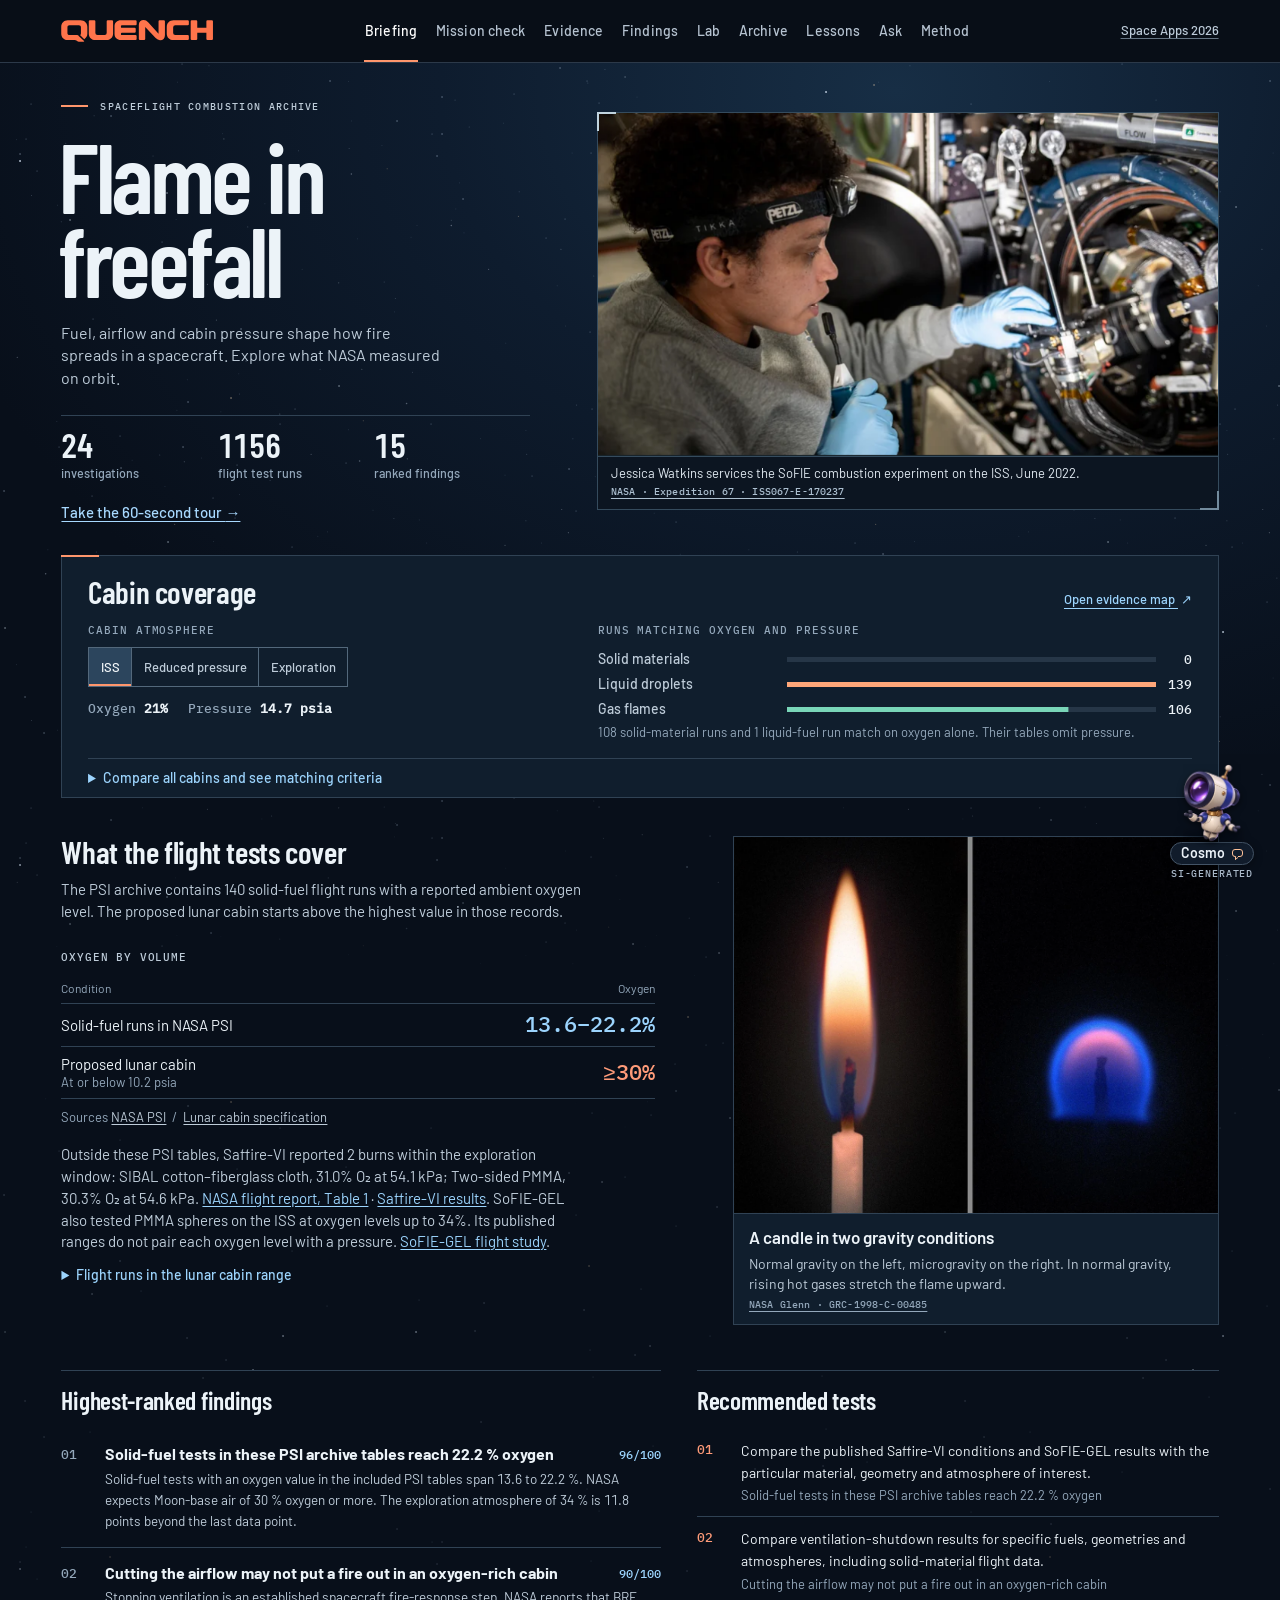
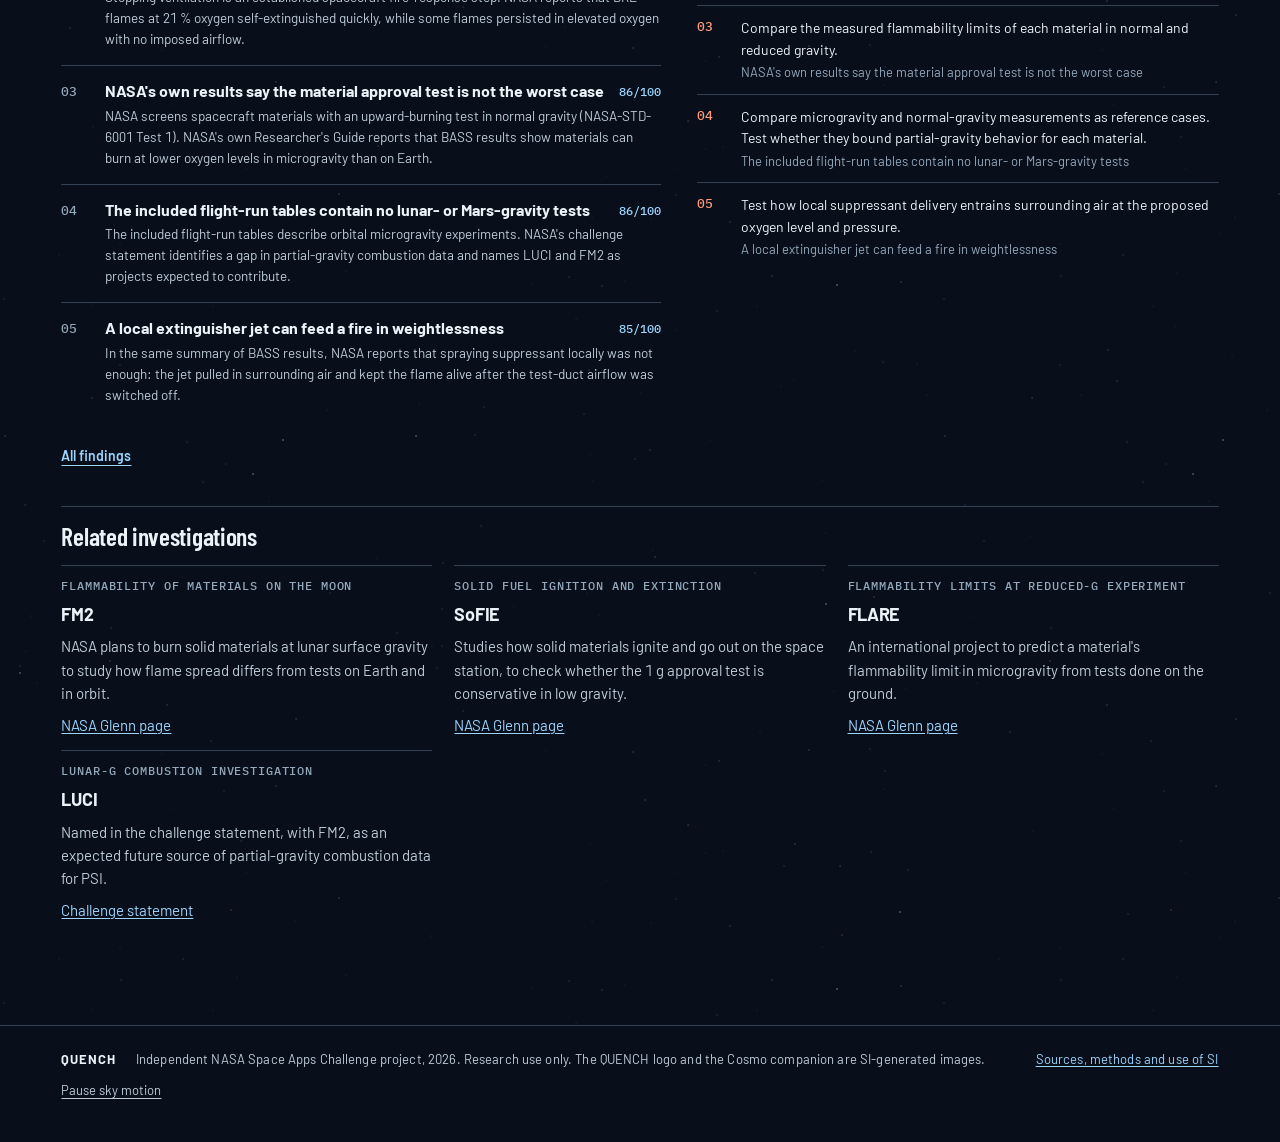
==== flame-in-freefall/web/index.html @ bdff11fe "Give the evidence panel the full width of narrow screens" ====
<!doctype html>
<html lang="en">
<head>
<meta charset="utf-8">
<meta name="viewport" content="width=device-width, initial-scale=1, viewport-fit=cover">
<!-- Only this site's own scripts, styles, images and fonts may load, and the page may talk only to its own
     origin and the QUENCH question service. Nothing inline runs as script. The server repeats this as a header. -->
<meta http-equiv="Content-Security-Policy" content="default-src 'none'; script-src 'self'; style-src 'self' 'unsafe-inline'; img-src 'self'; font-src 'self'; connect-src 'self' https://nasa.cartify.ink; form-action 'none'; base-uri 'none'; object-src 'none'">
<meta name="referrer" content="strict-origin-when-cross-origin">
<title>QUENCH</title>
<meta name="theme-color" content="#080f1a">
<meta name="claude:viewport-fit-sides" content="cover">
<meta name="description" content="QUENCH: fire-safety evidence for crews beyond Earth. Explore flight tests in NASA’s open combustion archive and compare them with the air a crew will breathe.">
<meta name="generator" content="Hand-written static site. The original code and draft text used Claude (Anthropic). The interface redesign used OpenAI Codex.">
<meta name="si-disclosure" content="Claude assisted with code, data normalisation, draft summaries, findings and analyst answers. Ask uses Claude or archive excerpts from challenge organizer resources and labels each result. Run statistics are recomputed from archived PSI tables. The build checks cited numbers and selected source quotations. OpenAI image generation was used to design the QUENCH logo and Cosmo, the archive companion. The photographs are credited to their sources. Experimental imagery comes from NASA.">
<meta property="og:type" content="website">
<meta property="og:site_name" content="QUENCH">
<meta property="og:title" content="QUENCH: fire-safety evidence for crews beyond Earth">
<meta property="og:description" content="NASA's microgravity combustion flight tests, ranked, compared and checked against the air a Moon base will use. NASA Space Apps Challenge 2026, Flame in Freefall.">
<meta property="og:url" content="https://nasa.cartify.ink/">
<meta property="og:image" content="https://nasa.cartify.ink/img/social-card.jpg">
<meta property="og:image:width" content="1200">
<meta property="og:image:height" content="630">
<meta property="og:image:alt" content="QUENCH briefing: flight test runs compared with the oxygen and pressure of crew cabins.">
<meta name="twitter:card" content="summary_large_image">
<link rel="icon" type="image/svg+xml" href="img/quench-sign.svg">
<link rel="preload" as="font" type="font/woff2" crossorigin href="fonts/barlowcondensed-600.woff2">
<style>
/* Shared structure and scientific chart primitives. */
:root {
  --bg: #ffffff; --sunk: #f1f3f6; --ink: #0b0c0e; --ink2: #434851; --ink3: #6a7280;
  --rule: #d4d8df; --strong: #0b0c0e; --blue: #0b3d91; --blue-ink: #ffffff; --red: #d42a1a; --focus: #2f7df6;
  --s1: #2a78d6; --s2: #eb6834; --s3: #1baf7a; --s4: #eda100;
  --good: #0a7a0a; --good-bg: #e2f2e0; --warn: #855900; --warn-bg: #fcefc9; --crit: #c2281b; --crit-bg: #fbe3df; --info: #0b3d91; --info-bg: #e2eaf7;
  --cover: #05070b; --cover-2: #0e1219; --cover-ink: #f4f6f9; --cover-ink2: #a9b1bf; --cover-rule: #2b3241; --cover-red: #ff4b2e; --cover-blue: #5aa2ff;
  --sans: "Public Sans", "Helvetica Neue", Helvetica, Arial, sans-serif;
  --mono: "DM Mono", ui-monospace, "SFMono-Regular", Menlo, Consolas, monospace;
}
@media (prefers-color-scheme: dark) { :root:not([data-theme="light"]) {
  --bg: #0a0c10; --sunk: #151a23; --ink: #f1f3f6; --ink2: #b8bec9; --ink3: #8891a1;
  --rule: #262d39; --strong: #f1f3f6; --blue: #8fb2ff; --blue-ink: #0a0c10; --red: #ff5f45; --focus: #7fb0ff;
  --s1: #3987e5; --s2: #d95926; --s3: #199e70; --s4: #c98500;
  --good: #58c658; --good-bg: #11301a; --warn: #f0b93a; --warn-bg: #33290f; --crit: #ff8573; --crit-bg: #3b1612; --info: #8fb2ff; --info-bg: #152444;
  color-scheme: dark } }
:root[data-theme="dark"] {
  --bg: #0a0c10; --sunk: #151a23; --ink: #f1f3f6; --ink2: #b8bec9; --ink3: #8891a1;
  --rule: #262d39; --strong: #f1f3f6; --blue: #8fb2ff; --blue-ink: #0a0c10; --red: #ff5f45; --focus: #7fb0ff;
  --s1: #3987e5; --s2: #d95926; --s3: #199e70; --s4: #c98500;
  --good: #58c658; --good-bg: #11301a; --warn: #f0b93a; --warn-bg: #33290f; --crit: #ff8573; --crit-bg: #3b1612; --info: #8fb2ff; --info-bg: #152444;
  color-scheme: dark }

* { box-sizing: border-box; }
[hidden] { display: none !important; }
html { scroll-padding-top: 64px; }
body { margin: 0; background: var(--bg); color: var(--ink); font: 15px/1.55 var(--sans); -webkit-text-size-adjust: 100%; }
body::before { content: ""; position: fixed; inset: 0 0 auto; height: env(safe-area-inset-top, 0px); z-index: 30; background: var(--cover); }
.wrap { max-width: 1180px; margin: 0 auto; padding-left: max(16px, env(safe-area-inset-left, 0px)); padding-right: max(16px, env(safe-area-inset-right, 0px)); }
a { color: var(--blue); text-underline-offset: 2px; }
h1, h2, h3, h4, p { margin: 0; }
h2 { font-size: clamp(24px, 3.2vw, 34px); font-weight: 800; letter-spacing: -0.02em; line-height: 1.1; text-wrap: balance; }
h3 { font-size: 16px; font-weight: 700; line-height: 1.3; }
.lab { font: 500 11.5px/1.3 var(--mono); letter-spacing: 0.09em; text-transform: uppercase; color: var(--ink3); }
.sub { color: var(--ink2); max-width: 70ch; }
.fine { font-size: 13px; color: var(--ink3); max-width: 86ch; }
.num, .mono { font-family: var(--mono); font-variant-numeric: tabular-nums; }
:focus-visible { outline: 2px solid var(--focus); outline-offset: 2px; }
button, input, select { font: inherit; color: inherit; }
button { cursor: pointer; }

/* masthead */
.mast { position: sticky; top: env(safe-area-inset-top, 0px); z-index: 20; background: var(--cover); color: var(--cover-ink); border-bottom: 1px solid var(--cover-rule); }
.mast .wrap { display: flex; align-items: stretch; gap: 22px; min-height: 52px; }
.brand { display: flex; align-items: center; gap: 10px; color: var(--cover-ink); text-decoration: none; font-weight: 900; font-size: 19px; letter-spacing: 0.01em; flex: none; }
.brand svg { display: block; }
.tabs { display: flex; gap: 0; overflow-x: auto; scrollbar-width: none; min-width: 0; flex: 1; }
.tabs::-webkit-scrollbar { display: none; }
.tabs a { display: flex; align-items: center; padding: 0 12px; color: var(--cover-ink2); text-decoration: none; font: 500 12px var(--mono); letter-spacing: 0.07em; text-transform: uppercase; white-space: nowrap; border-bottom: 3px solid transparent; border-top: 3px solid transparent; }
.tabs a:hover { color: var(--cover-ink); }
.tabs a[aria-current="page"] { color: var(--cover-ink); border-bottom-color: var(--cover-red); }
.mast .tag { display: flex; align-items: center; font: 500 11px var(--mono); letter-spacing: 0.08em; color: var(--cover-ink2); white-space: nowrap; flex: none; }

.btn { display: inline-flex; align-items: center; gap: 8px; border: 1px solid var(--strong); background: var(--strong); color: var(--bg); padding: 10px 16px; font: 500 13px var(--mono); letter-spacing: 0.06em; text-transform: uppercase; text-decoration: none; border-radius: 2px; }
.btn.line { background: transparent; color: var(--ink); }
.facts { display: grid; grid-template-columns: repeat(4, minmax(0, 1fr)); border-top: 1px solid var(--cover-rule); }
.facts div { padding: 18px 18px 22px 0; border-right: 1px solid var(--cover-rule); margin-right: 18px; }
.facts div:last-child { border-right: 0; margin-right: 0; }
.facts b { display: block; font-size: clamp(30px, 4.4vw, 52px); font-weight: 800; letter-spacing: -0.03em; line-height: 1; }
.facts b.hot { color: var(--cover-red); }
.facts span { display: block; font-size: 13px; color: var(--cover-ink2); margin-top: 8px; max-width: 26ch; }

/* pages */
.view { padding-block: 30px 56px; display: flex; flex-direction: column; gap: 22px; }
.sec { border-top: 3px solid var(--strong); padding-top: 12px; display: grid; grid-template-columns: 64px minmax(0, 1fr); gap: 4px 0; }
.sec .no { font: 500 13px var(--mono); color: var(--ink3); padding-top: 9px; }
.sec .sub { grid-column: 2; margin-top: 6px; }
.cols { display: grid; grid-template-columns: minmax(0, 1.15fr) minmax(0, 1fr); gap: 28px 36px; }
.cols.even { grid-template-columns: minmax(0, 1fr) minmax(0, 1fr); }
.cols.side { grid-template-columns: minmax(0, 340px) minmax(0, 1fr); align-items: start; }
@media (min-width: 861px) { #mcform { position: sticky; top: 74px; } }
.block { border-top: 1px solid var(--strong); padding-top: 12px; display: flex; flex-direction: column; gap: 12px; min-width: 0; }
.block > .lab { color: var(--ink); }
.frame { border: 1px solid var(--rule); padding: 14px; min-width: 0; }
.tablewrap { overflow-x: auto; }
table { border-collapse: collapse; width: 100%; font-size: 13.5px; }
th { text-align: left; font: 500 11px var(--mono); letter-spacing: 0.07em; text-transform: uppercase; color: var(--ink3); padding: 8px 10px 8px 0; border-bottom: 1px solid var(--strong); white-space: nowrap; }
td { padding: 9px 10px 9px 0; border-bottom: 1px solid var(--rule); vertical-align: top; }
td.n, th.n { text-align: right; white-space: nowrap; font-family: var(--mono); font-variant-numeric: tabular-nums; }
tr.row { cursor: pointer; }
tr.row:hover td { background: var(--sunk); }
.kdot { display: inline-block; width: 8px; height: 8px; border-radius: 50%; margin-right: 6px; }

/* controls */
.controls { display: flex; flex-wrap: wrap; gap: 10px 20px; align-items: center; }
.group { display: flex; flex-wrap: wrap; gap: 6px; align-items: center; }
.group > .lab { margin-right: 4px; }
.chip { border: 1px solid var(--rule); background: var(--bg); padding: 6px 11px; font-size: 13px; border-radius: 2px; display: inline-flex; align-items: center; gap: 6px; text-align: left; }
.chip:hover { border-color: var(--ink3); }
.chip[aria-pressed="true"] { background: var(--strong); border-color: var(--strong); color: var(--bg); }
.chip .sw { width: 9px; height: 9px; border-radius: 50%; flex: none; }
.chip[aria-pressed="false"] .sw { opacity: .4; }
.field { display: flex; flex-direction: column; gap: 5px; font-size: 13px; color: var(--ink2); }
.field > span { display: flex; justify-content: space-between; gap: 8px; }
.field output { font-family: var(--mono); color: var(--ink); }
input[type="range"] { width: 100%; accent-color: var(--blue); margin: 0; }
select, .search { border: 1px solid var(--rule); background: var(--bg); padding: 8px 10px; border-radius: 2px; min-width: 0; }
.search { flex: 1 1 240px; }
.checks { display: grid; grid-template-columns: repeat(2, minmax(0, 1fr)); gap: 6px 14px; font-size: 13.5px; color: var(--ink); }
.checks label { display: flex; gap: 7px; align-items: flex-start; }
.checks input { margin-top: 3px; accent-color: var(--blue); }
.seg { display: inline-flex; border: 1px solid var(--rule); border-radius: 2px; overflow: hidden; align-self: flex-start; }
.seg button { border: 0; background: var(--bg); padding: 6px 13px; font-size: 13px; border-right: 1px solid var(--rule); }
.seg button:last-child { border-right: 0; }
.seg button[aria-pressed="true"] { background: var(--strong); color: var(--bg); }

/* grades and status */
.grade { display: inline-flex; align-items: center; gap: 8px; font: 500 12px var(--mono); letter-spacing: 0.04em; text-transform: uppercase; white-space: nowrap; }
.grade i { font-style: normal; display: inline-flex; align-items: center; justify-content: center; width: 22px; height: 22px; font-size: 13px; }
.grade.A { color: var(--good); } .grade.A i { background: var(--good-bg); }
.grade.B { color: var(--info); } .grade.B i { background: var(--info-bg); }
.grade.C { color: var(--warn); } .grade.C i { background: var(--warn-bg); }
.grade.D { color: var(--crit); } .grade.D i { background: var(--crit-bg); }
.pill { display: inline-flex; align-items: center; gap: 6px; align-self: flex-start; padding: 3px 9px; font: 500 12px var(--mono); letter-spacing: 0.03em; }
.pill.none { background: var(--crit-bg); color: var(--crit); } .pill.thin { background: var(--warn-bg); color: var(--warn); } .pill.ok { background: var(--good-bg); color: var(--good); }
.ok { color: var(--good); font-weight: 600; } .no { color: var(--crit); font-weight: 600; }
.tagk { font: 500 11px var(--mono); letter-spacing: 0.04em; border: 1px solid var(--rule); padding: 1px 6px; color: var(--ink2); white-space: nowrap; }
.tagk.k { background: var(--sunk); border-color: transparent; }

/* briefing */
.toplist { display: flex; flex-direction: column; }
.toplist a { display: grid; grid-template-columns: 34px minmax(0, 1fr) auto; gap: 4px 10px; padding: 12px 0; border-bottom: 1px solid var(--rule); color: var(--ink); text-decoration: none; }
.toplist a:hover h3 { text-decoration: underline; }
.toplist .r { font: 500 13px var(--mono); color: var(--ink3); padding-top: 2px; }
.toplist p { grid-column: 2 / -1; font-size: 13.5px; color: var(--ink2); }
.toplist .sc { font: 500 12px var(--mono); color: var(--ink3); padding-top: 3px; }
.matrix { display: grid; grid-template-columns: minmax(96px, 1fr) repeat(3, minmax(0, 1fr)); border-top: 1px solid var(--rule); border-left: 1px solid var(--rule); font-size: 13px; }
.matrix > div { border-right: 1px solid var(--rule); border-bottom: 1px solid var(--rule); padding: 9px 10px; min-width: 0; }
.matrix .h { font: 500 11px/1.35 var(--mono); letter-spacing: 0.05em; text-transform: uppercase; color: var(--ink3); background: var(--sunk); }
.matrix .c b { display: block; font: 500 22px var(--mono); line-height: 1.1; }
.matrix .c.none { background: var(--crit-bg); } .matrix .c.none b { color: var(--crit); }
.matrix .c.thin { background: var(--warn-bg); } .matrix .c.thin b { color: var(--warn); }
.matrix .c.ok b { color: var(--good); }
.matrix .c span { font-size: 12px; color: var(--ink2); }
.todo { margin: 0; padding: 0; list-style: none; counter-reset: t; display: flex; flex-direction: column; }
.todo li { counter-increment: t; display: grid; grid-template-columns: 34px minmax(0, 1fr); gap: 2px 10px; padding: 11px 0; border-bottom: 1px solid var(--rule); font-size: 14px; }
.todo li::before { content: counter(t, decimal-leading-zero); font: 500 13px var(--mono); color: var(--red); padding-top: 1px; }
.todo li span { grid-column: 2; font-size: 13px; color: var(--ink3); }
.figbox svg { display: block; width: 100%; height: auto; }
#chart, #pchart, #vchart { width: 100%; min-width: 0; }
#chart svg, #pchart svg, #vchart svg { display: block; width: 100%; }
svg text { font-family: var(--sans); fill: var(--ink2); }
.cover svg text { fill: var(--cover-ink2); font-family: var(--mono); }
.bub { cursor: pointer; }
.legend { display: flex; flex-wrap: wrap; gap: 6px 18px; font-size: 12.5px; color: var(--ink2); margin-top: 8px; align-items: center; }
.legend span { display: inline-flex; align-items: center; gap: 6px; }
.legend i { width: 10px; height: 10px; border-radius: 50%; display: inline-block; }
.chip .sw-tri { flex: none; } .chip[aria-pressed="false"] .sw-tri { opacity: .4; }
.tip { position: fixed; z-index: 40; pointer-events: none; background: var(--strong); color: var(--bg); padding: 9px 11px; font-size: 12.5px; line-height: 1.45; max-width: 270px; }
.tip b { font-size: 13px; } .tip .t2 { opacity: .75; }

/* mission check */
.verdict { border: 1px solid var(--strong); padding: 16px; display: grid; grid-template-columns: minmax(0, 1fr) auto; gap: 8px 20px; align-items: center; }
.verdict h3 { font-size: 20px; font-weight: 800; letter-spacing: -0.01em; }
.verdict .meter { display: flex; gap: 3px; }
.verdict .meter i { width: 18px; height: 26px; background: var(--sunk); border: 1px solid var(--rule); }
.verdict .meter i.A { background: var(--good); border-color: var(--good); } .verdict .meter i.B { background: var(--info); border-color: var(--info); }
.verdict .meter i.C { background: var(--warn); border-color: var(--warn); } .verdict .meter i.D { background: var(--crit); border-color: var(--crit); }
.verdict p { grid-column: 1 / -1; color: var(--ink2); font-size: 14px; }
.score { display: flex; flex-direction: column; }
.score .q { display: grid; grid-template-columns: minmax(0, 1fr) 200px; gap: 4px 16px; padding: 13px 0; border-bottom: 1px solid var(--rule); }
.score .q h3 { font-size: 15px; }
.score .q p { grid-column: 1; font-size: 13.5px; color: var(--ink2); }
.score .q .grade { grid-column: 2; grid-row: 1; justify-self: end; }
.score .q .refs { grid-column: 1 / -1; font-size: 12.5px; color: var(--ink3); }
.score .q ul { grid-column: 1 / -1; margin: 2px 0 0; padding: 0; list-style: none; font-size: 13px; color: var(--ink2); display: flex; flex-direction: column; gap: 3px; }
.score .q ul li { display: grid; grid-template-columns: 170px minmax(0, 1fr); gap: 8px; }
.score .q ul b { font-weight: 600; color: var(--ink); }

/* findings */
details.f { border-bottom: 1px solid var(--rule); }
details.f summary { list-style: none; display: grid; grid-template-columns: 34px minmax(0, 1fr) auto 54px; gap: 4px 12px; padding: 13px 0; cursor: pointer; align-items: baseline; }
details.f summary::-webkit-details-marker { display: none; }
details.f summary .r { font: 500 13px var(--mono); color: var(--ink3); }
details.f summary .sc { font: 500 13px var(--mono); text-align: right; }
details.f summary:hover h3 { text-decoration: underline; }
details.f[open] summary h3 { color: var(--blue); }
details.f .body { display: grid; grid-template-columns: minmax(0, 1fr) 210px; gap: 14px 30px; padding: 0 0 18px 46px; }
details.f .body > div { display: flex; flex-direction: column; gap: 10px; min-width: 0; }
details.f dl { margin: 0; display: grid; grid-template-columns: 92px minmax(0, 1fr); gap: 6px 10px; font-size: 13.5px; }
details.f dt { font: 500 11px var(--mono); letter-spacing: 0.06em; text-transform: uppercase; color: var(--ink3); padding-top: 3px; }
details.f dd { margin: 0; color: var(--ink2); }
details.f dd.act { color: var(--ink); font-weight: 600; }
blockquote { margin: 0; padding: 2px 0 2px 14px; border-left: 3px solid var(--red); font-size: 13.5px; color: var(--ink); }
blockquote cite { display: block; font: 400 11.5px var(--mono); font-style: normal; margin-top: 5px; color: var(--ink3); }
.scores { display: flex; flex-direction: column; gap: 8px; font-size: 12px; color: var(--ink2); }
.scores div { display: grid; grid-template-columns: 1fr 20px; gap: 3px 6px; }
.scores .track { grid-column: 1 / -1; height: 4px; background: var(--sunk); }
.scores .track i { display: block; height: 100%; background: var(--ink); }
.scores b { text-align: right; font: 500 12px var(--mono); }
.weights { display: grid; grid-template-columns: repeat(auto-fit, minmax(200px, 1fr)); gap: 10px 26px; }

/* lab, lessons, archive, ask */
.pbig { font-size: 56px; font-weight: 800; letter-spacing: -0.03em; line-height: 1; }
.pbig small { display: block; font-size: 14px; font-weight: 400; color: var(--ink2); letter-spacing: 0; margin-top: 8px; line-height: 1.4; }
.effects { display: grid; grid-template-columns: minmax(0, 1fr) auto; gap: 5px 14px; font-size: 13.5px; color: var(--ink2); }
.effects b { font: 500 13px var(--mono); color: var(--ink); text-align: right; }
.thumbs { display: grid; grid-template-columns: repeat(auto-fit, minmax(210px, 1fr)); gap: 12px; }
.thumbs figure { margin: 0; border: 1px solid var(--rule); }
.thumbs img { display: block; width: 100%; height: auto; background: #000; }
.thumbs figcaption { padding: 7px 9px; font-size: 12px; color: var(--ink2); }
.hgrid { display: grid; grid-template-columns: repeat(auto-fit, minmax(250px, 1fr)); gap: 0; border-top: 1px solid var(--strong); border-left: 1px solid var(--rule); }
.hcard { border-right: 1px solid var(--rule); border-bottom: 1px solid var(--rule); padding: 16px; display: flex; flex-direction: column; gap: 9px; min-width: 0; }
.hcard .atm { align-self: flex-start; font: 500 11.5px var(--mono); background: var(--crit-bg); color: var(--crit); padding: 2px 7px; }
.hcard p { font-size: 13.5px; color: var(--ink2); }
.hcard .today { color: var(--ink); font-weight: 600; }
.rel { font: 500 10.5px var(--mono); letter-spacing: 0.05em; text-transform: uppercase; padding: 1px 6px; margin-left: 7px; white-space: nowrap; }
.rel.direct { background: var(--good-bg); color: var(--good); } .rel.indirect { background: var(--sunk); color: var(--ink2); } .rel.background { background: var(--sunk); color: var(--ink3); }
.detail td { background: var(--sunk); padding: 14px; }
.detail .dcols { display: grid; grid-template-columns: repeat(auto-fit, minmax(260px, 1fr)); gap: 14px 24px; font-size: 13.5px; color: var(--ink2); }
.detail h4 { margin: 0 0 4px; font: 500 11px var(--mono); text-transform: uppercase; letter-spacing: .07em; color: var(--ink3); }
.detail ol { margin: 0; padding-left: 18px; max-height: 220px; overflow: auto; }
.method { display: grid; grid-template-columns: repeat(auto-fit, minmax(300px, 1fr)); gap: 22px 36px; font-size: 14px; color: var(--ink2); }
.method > div { border-top: 1px solid var(--strong); padding-top: 10px; }
.method ul { margin: 6px 0 0; padding-left: 18px; display: flex; flex-direction: column; gap: 5px; }
footer { border-top: 1px solid var(--rule); padding-block: 18px 36px; font: 400 11.5px/1.6 var(--mono); letter-spacing: 0.04em; color: var(--ink3); }

@media (max-width: 860px) {
  .cols, .cols.even, .cols.side { grid-template-columns: 1fr; }
  .facts { grid-template-columns: repeat(2, minmax(0, 1fr)); }
  .facts div:nth-child(2) { border-right: 0; margin-right: 0; }
  .facts div:nth-child(-n+2) { border-bottom: 1px solid var(--cover-rule); }
  .sec { grid-template-columns: 40px minmax(0, 1fr); }
  .mast .tag { display: none; }
  .score .q { grid-template-columns: 1fr; } .score .q .grade { grid-column: 1; grid-row: auto; justify-self: start; }
  .score .q ul li { grid-template-columns: 1fr; gap: 0; }
  details.f summary { grid-template-columns: 28px minmax(0, 1fr) 44px; } details.f summary .tagk { display: none; }
  details.f .body { grid-template-columns: 1fr; padding-left: 0; }
  details.f dl { grid-template-columns: 1fr; gap: 1px; } details.f dt { margin-top: 6px; }
  .checks { grid-template-columns: 1fr; }
  .verdict { grid-template-columns: 1fr; }
}
/* briefing: oxygen context and the three ways in */
.o2ctx { display: grid; grid-template-columns: minmax(0, 1.15fr) minmax(0, 1fr); gap: 10px 36px; font-size: 14.5px; color: var(--ink2); }
.o2ctx p { max-width: 70ch; } .o2ctx b { color: var(--ink); }
.o2ctx blockquote { grid-column: 2; grid-row: 1 / span 2; margin: 0; border-left: 3px solid var(--red); padding: 2px 0 2px 14px; font-size: 14px; color: var(--ink); align-self: start; }
.o2ctx blockquote cite { display: block; margin-top: 6px; font: 500 11.5px var(--mono); font-style: normal; color: var(--ink3); }
#earthq { grid-template-columns: minmax(0, 1fr); } #earthq blockquote { grid-column: 1; grid-row: auto; }
/* archive: ranking, detail, compare */
details.how { border: 1px solid var(--rule); padding: 0 14px; }
details.how summary { cursor: pointer; padding: 11px 0; font: 500 12px var(--mono); letter-spacing: 0.06em; text-transform: uppercase; }
details.how[open] { padding-bottom: 14px; } details.how .fine { margin-top: 12px; max-width: none; }
.sccell { white-space: nowrap; min-width: 96px; } .sccell b { font: 500 15px var(--mono); }
.sbar { display: flex; gap: 2px; height: 5px; margin-top: 5px; width: 96px; background: var(--sunk); margin-left: auto; }
.sbar i { display: block; height: 100%; background: var(--ink); }
.cmpbox { display: flex; justify-content: center; padding: 6px; cursor: pointer; } .cmpbox input { width: 17px; height: 17px; accent-color: var(--red); }
.detail ul { margin: 0; padding-left: 17px; } .detail ul li { margin: 2px 0; overflow-wrap: anywhere; }
.detail ul.why { list-style: none; padding: 0; } .detail ul.why li { display: grid; grid-template-columns: 34px minmax(0, 1fr); gap: 8px; }
.detail ul.why b { font: 500 13px var(--mono); color: var(--ink); text-align: right; }
.compare { border: 1px solid var(--strong); padding: 14px; display: flex; flex-direction: column; gap: 12px; }
.cmphead { display: flex; flex-wrap: wrap; gap: 8px 16px; align-items: center; } .cmphead p { flex: 1 1 320px; font-size: 13.5px; color: var(--ink2); }
table.cmp th[scope="row"] { text-align: left; font-weight: 600; width: 190px; min-width: 150px; color: var(--ink); }
table.cmp th[scope="row"] .tagk { margin-left: 8px; font-weight: 500; }
table.cmp td { min-width: 190px; overflow-wrap: anywhere; font-size: 13.5px; color: var(--ink2); vertical-align: top; }
table.cmp tr.same td { background: var(--good-bg); color: var(--ink); }
a.chip { text-decoration: none; color: inherit; } .hcard > .chip { align-self: flex-start; } button.chip:disabled { opacity: .45; cursor: default; }
.todo li b { font-weight: 600; } .todo li .rel { font-size: 10.5px; }
@media (max-width: 860px) { .o2ctx { grid-template-columns: 1fr; } .o2ctx blockquote { grid-column: 1; grid-row: auto; } }
</style>
<link rel="stylesheet" href="console.css?v=6d63994c95">
<link rel="stylesheet" href="cosmo.css?v=a50ddd571b">
<link rel="stylesheet" href="flight.css?v=56cd6438df">
<link rel="stylesheet" href="evidence-inspector.css?v=543b574785">
</head>
<body>
<a href="#main-content" class="skip-link">Skip to content</a>
<header class="mast"><div class="wrap">
  <a class="brand" href="#brief" data-go="brief" aria-label="QUENCH, briefing">
    <img src="img/quench-logotype.svg" alt="QUENCH">
  </a>
  <nav class="tabs" id="tabs" aria-label="Sections"></nav>
  <a class="event-link" href="https://www.spaceappschallenge.org/2026/challenges/flame-in-freefall/" target="_blank" rel="noopener">Space Apps 2026</a>
</div></header>

<main id="main-content" tabindex="-1">
<div class="star-field" aria-hidden="true"></div>
<div class="page" id="v-brief">
  <section class="wrap report-cover" aria-labelledby="hero-title">
    <div class="cover-copy">
      <p class="collection-name">Spaceflight combustion archive</p>
      <h1 id="hero-title">Flame in freefall</h1>
      <p class="cover-deck">Fuel, airflow and cabin pressure shape how fire spreads in a spacecraft. Explore what NASA measured on orbit.</p>
      <div class="collection-index" id="overview-metrics" aria-label="Collection index"></div>
      <p class="cover-tour"><button type="button" class="tour-link" data-tour-start>Take the 60-second tour <span aria-hidden="true">→</span></button></p>
    </div>
    <figure class="lead-photo">
      <picture>
        <source media="(max-width: 620px)" srcset="img/flight-photo-mobile.webp">
        <img src="img/flight-photo.webp" width="1440" height="960" fetchpriority="high" alt="Jessica Watkins reaches into the open combustion rack aboard the International Space Station.">
      </picture>
      <figcaption><span>Jessica Watkins services the SoFIE combustion experiment on the ISS, June 2022.</span>
        <a href="https://www.nasa.gov/humans-in-space/best-space-station-science-imagery-of-2022/#:~:text=Igniting%20science" target="_blank" rel="noopener">NASA · Expedition 67 · ISS067-E-170237</a></figcaption>
    </figure>
  </section>
  <section class="wrap cabin-workspace" aria-labelledby="cabin-heading">
    <div class="cabin-panel">
      <header class="cabin-header">
        <h2 id="cabin-heading">Cabin coverage</h2>
        <a class="cabin-evidence" id="cabin-evidence" href="?cabin=iss#evidence">Open evidence map <span aria-hidden="true">↗</span></a>
      </header>
      <div class="cabin-body">
        <div class="cabin-conditions">
          <h3 class="cabin-label" id="cabin-selector-label">Cabin atmosphere</h3>
          <div class="cabin-switch" role="group" aria-labelledby="cabin-selector-label">
            <button type="button" data-cabin="iss" aria-pressed="true">ISS</button>
            <button type="button" data-cabin="eva" aria-pressed="false">Reduced pressure</button>
            <button type="button" data-cabin="exp" aria-pressed="false">Exploration</button>
          </div>
          <p class="cabin-reading"><span>Oxygen <strong id="cabin-o2"></strong></span><span>Pressure <strong id="cabin-pressure"></strong></span></p>
        </div>
        <div class="cabin-runs" role="status" aria-live="polite" aria-atomic="true">
          <h3 class="cabin-label">Runs matching oxygen and pressure</h3>
          <div id="cabin-chart"></div>
          <p class="fine" id="cabin-partial"></p>
        </div>
      </div>
      <details class="cabin-method">
        <summary>Compare all cabins and see matching criteria</summary>
        <p class="fine" id="matrixnote"></p>
        <div class="tablewrap"><table class="cabin-comparison" id="matrix1" aria-label="Flight runs by fuel and cabin atmosphere"></table></div>
      </details>
    </div>
  </section>
  <div class="wrap field-report">
    <article class="oxygen-story" aria-labelledby="oxygen-heading">
      <div class="oxygen-copy">
        <h2 id="oxygen-heading">What the flight tests cover</h2>
        <p id="thesis"></p>
        <div id="gapfig"></div>
        <p class="archive-limit" id="archive-limit"></p>
        <details class="run-breakdown"><summary>Flight runs in the lunar cabin range</summary>
          <div id="o2ctx"></div>
        </details>
      </div>
      <figure class="candle-plate">
        <img src="img/gravity-flames.webp" width="1080" height="840" loading="lazy" alt="Two candle photographs. The flame at left is tall and yellow. The one at right forms a compact blue dome around the wick.">
        <figcaption>
          <strong>A candle in two gravity conditions</strong>
          <span>Normal gravity on the left, microgravity on the right. In normal gravity, rising hot gases stretch the flame upward.</span>
          <a href="https://science.nasa.gov/image-detail/amf-grc-1998-c-00485/" target="_blank" rel="noopener">NASA Glenn · GRC-1998-C-00485</a>
        </figcaption>
      </figure>
    </article>
  </div>
  <div class="wrap view briefing-notes">
    <div class="cols">
      <div class="block"><h2>Highest-ranked findings</h2><div class="toplist" id="toplist"></div><a class="btn line" href="#findings" data-go="findings" style="align-self:flex-start">All findings</a></div>
      <div class="block"><h2>Recommended tests</h2><ol class="todo" id="todo"></ol></div>
    </div>
    <div class="block"><h2>Related investigations</h2><div class="hgrid" id="nextgrid"></div></div>
  </div>
</div>

<!-- 02 mission check -->
<div class="page wrap view" id="v-mission" hidden>
  <div class="sec"><h2>Mission check</h2><p class="sub">Choose a cabin atmosphere and materials to see which fire-safety questions the flight records cover. Each grade links to the tests behind it.</p></div>
  <div class="cols side">
    <div class="block" id="mcform">
      <h3 class="lab">Cabin</h3>
      <div class="group" id="mcpresets" role="group" aria-label="Scenario"></div>
      <label class="field" for="mc_o2"><span>Oxygen <output id="mc_o2o"></output></span><input id="mc_o2" type="range" min="14" max="40" step="0.5"></label>
      <label class="field" for="mc_p"><span>Pressure <output id="mc_po"></output></span><input id="mc_p" type="range" min="6" max="15" step="0.1"></label>
      <div class="field"><span>Gravity</span><div class="seg" id="mc_g" role="group" aria-label="Gravity"></div></div>
      <label class="field" for="mc_flow"><span>Ventilation speed <output id="mc_flowo"></output></span><input id="mc_flow" type="range" min="0" max="30" step="1"></label>
      <div class="field"><span>Materials in the cabin</span><div class="checks" id="mc_mats"></div></div>
      <label class="field" for="mc_agent"><span>Extinguishing agent</span><select id="mc_agent"><option value="co2">Carbon dioxide</option><option value="n2">Nitrogen</option><option value="he">Helium</option></select></label>
      <div class="checks" style="grid-template-columns:1fr"><label><input type="checkbox" id="mc_liq"> Flammable liquids on board</label><label><input type="checkbox" id="mc_vent"> Fire response starts by stopping ventilation</label></div>
    </div>
    <div style="display:flex;flex-direction:column;gap:22px;min-width:0">
      <div class="verdict" id="mcverdict" aria-live="polite"></div>
      <div class="block"><h3 class="lab">Evidence scorecard</h3><div class="score" id="mcscore"></div></div>
      <div class="block"><h3 class="lab">Tests to prioritise</h3><ol class="todo" id="mcprio"></ol></div>
      <div class="block"><h3 class="lab">Relevant investigations</h3><ol class="todo" id="mcinv"></ol><a class="btn line" href="#archive" data-go="archive" style="align-self:flex-start">Full ranking in the archive</a></div>
      <div class="group"><button class="btn" id="mccopy">Copy report</button><a class="btn line" href="#evidence" id="mcmap">Show on evidence map</a><span class="fine" id="mccopied" role="status"></span></div>
      <p class="fine" id="mcrules"></p>
    </div>
  </div>
</div>

<!-- 03 evidence -->
<div class="page wrap view" id="v-evidence" hidden>
  <div class="sec"><h2>Evidence map</h2><p class="sub">Each circle groups flight runs from the <a href="https://psi.nasa.gov/physci/repo/search?q=combustion&amp;data_source=psi&amp;data_type=investigation" target="_blank" rel="noopener">NASA PSI archive</a> by fuel, ambient oxygen and pressure. Larger circles contain more runs. Triangles show results published outside the archive.</p></div>
  <div class="controls">
    <div class="group" id="atmchips" role="group" aria-label="Cabin atmosphere"><span class="lab">Atmosphere</span></div>
    <div class="group" id="kindchips" role="group" aria-label="What burned"><span class="lab">Show</span></div>
  </div>
  <div class="frame evidence-frame">
    <div class="map-heading"><div><h3>Oxygen and pressure</h3><p id="map-action">Select a point to inspect its records.</p></div><button class="chip" id="viewbtn" aria-pressed="false">Table view</button></div>
    <div id="chart"></div><div class="tablewrap" id="maptable" hidden></div><div class="legend" id="legend"></div>
  </div>
  <p class="fine" id="mapnote"></p>
  <p class="fine" id="mappub" hidden></p>
  <div class="block"><h3 class="lab">Matching runs by fuel type</h3><div class="matrix" id="matrix2"></div></div>
  <div class="block"><h3 class="lab">Between weightlessness and Earth · Saffire-II, sample by sample</h3>
    <div class="frame"><div id="gchart"></div><div class="legend" id="glegend"></div></div>
    <p class="fine" id="gnote"></p></div>
  <div class="block"><h3 class="lab">Flight test data</h3>
    <div class="group"><button class="chip" type="button" id="dlwin">Runs inside the window (CSV)</button><button class="chip" type="button" id="dlall">All runs (CSV)</button><a class="chip" href="downloads/README.txt" target="_blank" rel="noopener">Column notes</a></div>
    <p class="fine">Each row describes one run. Separate columns give ambient oxygen and burner oxidizer oxygen. Other fields include pressure, fuel, diluents, droplet size, airflow and outcome. The column notes document units and missing values.</p></div>
</div>

<!-- 04 findings -->
<div class="page wrap view" id="v-findings" hidden>
  <div class="sec"><h2>Ranked findings</h2><p class="sub">Filter by fire prevention, detection or suppression. Open a finding for its evidence, limitations, proposed action and sources. The ranking uses the project’s scores and the weights below.</p></div>
  <div class="block"><h3 class="lab">Ranking weights</h3><div class="weights" id="weights"></div></div>
  <div class="controls"><div class="group" id="pillarchips" role="group" aria-label="Filter by part of fire safety"><span class="lab">Fire safety</span></div><div class="group" id="tagchips" role="group" aria-label="Filter by topic"><span class="lab">Topic</span></div></div>
  <p class="fine" id="fcount" role="status"></p>
  <div id="flist"></div>
  <p class="fine">Finding summaries were drafted with SI. The build checks numbers against NASA’s tables and quotations against their sources.</p>
</div>

<!-- 05 lab -->
<div class="page wrap view" id="v-lab" hidden>
  <div class="sec"><h2>Experiment analysis</h2><p class="sub">Measurements from BASS-II flight video and a droplet-extinction model trained on FLEX test runs.</p></div>
  <div class="block" id="videoblock"><h3 class="lab">Flame spread in BASS-II flight video</h3>
    <p class="sub" id="vsub"></p>
    <div class="thumbs" id="vthumbs"></div>
    <p class="fine">Side-view frames from the International Space Station. The blue line marks the flame front detected by the tracking code. <a href="https://psi.nasa.gov/physci/repo/data/investigations/PSI-25" target="_blank" rel="noopener">NASA flight record PSI-25</a></p>
    <div class="frame"><div id="vchart"></div><div class="legend" id="vlegend"></div></div>
    <div class="tablewrap" id="vtable"></div>
    <span class="lab" style="color:var(--ink)">Calibration checks</span>
    <div class="tablewrap" id="vchecks"></div>
    <p class="fine" id="vnote"></p>
  </div>
  <div class="block"><h3 class="lab">FLEX droplet extinction model</h3>
    <p class="sub" id="psub"></p>
    <div class="group" id="ppresets" role="group" aria-label="Start from a preset"><span class="lab">Test conditions</span></div>
    <div class="cols even">
      <div class="frame" style="display:flex;flex-direction:column;gap:14px">
        <div class="field"><span>Fuel</span><div class="seg" id="pfuel" role="group" aria-label="Fuel"></div></div>
        <div id="pinputs" style="display:grid;grid-template-columns:repeat(auto-fit,minmax(200px,1fr));gap:12px 22px"></div>
      </div>
      <div class="frame" id="pout" aria-live="polite" style="display:flex;flex-direction:column;gap:10px"></div>
    </div>
    <div class="frame"><div id="pchart"></div><div class="legend" id="plegend"></div></div>
    <div class="cols even"><div class="tablewrap" id="pnear"></div><div id="pcard"></div></div>
    <div class="group"><span class="lab">Model data</span><button class="chip" type="button" id="dlflex">Training runs (CSV)</button><button class="chip" type="button" id="dlmodel">Model coefficients and validation (JSON)</button></div>
  </div>
</div>

<!-- 06 archive -->
<div class="page wrap view" id="v-archive" hidden>
  <div class="sec"><h2>Investigation catalogue</h2><p class="sub" id="invsub"></p></div>
  <div class="controls"><div class="group" id="invhab" role="group" aria-label="Rank for a crew habitat"><span class="lab">Rank for</span></div></div>
  <p class="fine" id="invhabnote"></p>
  <div class="controls">
    <div class="group" id="invpillar" role="group" aria-label="Part of fire safety"><span class="lab">Role</span></div>
    <div class="group" id="invkind" role="group" aria-label="What burned"><span class="lab">Burned</span></div>
    <input class="search" id="invq" type="search" placeholder="Search by name, fuel, measurement or keyword" aria-label="Search investigations">
  </div>
  <details class="how"><summary>Ranking method and weights</summary><div class="weights" id="invweights"></div><p class="fine" id="invrule"></p></details>
  <div class="compare" id="invcompare" hidden></div>
  <div class="tablewrap"><table id="invtable"></table></div>
  <p class="fine" id="invnote"></p>
  <div class="group"><span class="lab">Download</span><button class="chip" type="button" id="dlshown">Runs of the investigations shown (CSV)</button><a class="chip" href="downloads/quench-investigations.csv" download>All investigations (CSV)</a><a class="chip" href="downloads/quench-runs.csv" download>All runs (CSV)</a></div>
  <div class="block"><h3 class="lab">Investigations by hardware family</h3><div class="hgrid" id="invfam" tabindex="-1"></div></div>
</div>

<!-- 07 lessons -->
<div class="page wrap view" id="v-lessons" hidden>
  <div class="sec"><h2>Spacecraft fire history</h2><p class="sub">NASA’s accounts of flight incidents and ground tests, with their effects on cabin design, material selection and fire response.</p></div>
  <div class="frame figbox" id="o2hist" role="img" aria-label="Cabin oxygen levels in history compared with the oxygen range of solid-material flight tests"></div>
  <div class="hgrid" id="hcards"></div>
  <div class="block"><h3 class="lab">Equipment used by firefighters on Earth</h3><div class="o2ctx" id="earthq"></div><div class="hgrid" id="spin"></div></div>
</div>

<!-- 08 ask -->
<div class="page wrap view" id="v-ask" hidden>
  <div class="sec"><h2>Ask the archive</h2><p class="sub">Explore spacecraft fires, combustion experiments and the equipment they inspired. Common questions get a checked analyst answer at once. Other questions search the resources selected by the Flame in Freefall challenge organizers.</p></div>
  <div class="ask-layout" id="ask-workspace">
    <div class="ask-main">
      <form class="askbox" id="askform">
        <label for="askq">Your question</label>
        <textarea id="askq" rows="3" maxlength="600" required placeholder="What would you like to know?" aria-describedby="ask-hint"></textarea>
        <div class="ask-actions">
          <p id="ask-hint" class="fine">English or Russian · Up to 600 characters</p>
          <button class="btn" type="submit">Ask question <span aria-hidden="true">→</span></button>
        </div>
      </form>
      <p id="ask-status" class="ask-status" role="status" aria-atomic="true"></p>
      <section class="answer" id="answer" aria-labelledby="ask-result-label" hidden>
        <h3 id="ask-result-label" tabindex="-1"></h3>
        <p id="ask-result-question" dir="auto" hidden></p>
        <p id="ask-result-text" dir="auto"></p>
        <p id="ask-result-note" class="fine" hidden></p>
        <div id="ask-claims" hidden><h4>Checked statements and their records</h4><ul></ul></div>
        <div id="ask-sources" hidden><h4>Sources</h4><ol></ol></div>
        <button type="button" class="chip" id="ask-more" hidden>Search the organizer sources for this question</button>
      </section>
    </div>
    <aside class="ask-examples" aria-labelledby="ask-examples-heading">
      <h3 id="ask-examples-heading">Try a question</h3>
      <div id="askchips">
        <button type="button">How does gravity affect flame shape?</button>
        <button type="button">What caused the 1997 fire aboard Mir?</button>
        <button type="button">How did spacesuit technology change firefighters’ air tanks?</button>
      </div>
    </aside>
  </div>
</div>

<!-- 09 method -->
<div class="page wrap view" id="v-method" hidden>
  <div class="sec"><h2>Method and limits</h2><p class="sub">Sources, units, scoring rules, validation and the limits of the flight records.</p></div>
  <div class="method" id="methodbody"></div>
</div>
</main>
<footer class="wrap" id="foot"></footer>
<div class="tip" id="tip" hidden></div>
<template id="cosmo-rig-template">
  <svg class="cosmo-rig" viewBox="0 0 240 322" aria-hidden="true" focusable="false">
    <defs>
      <clipPath><path d="M79 55.6C97 55.6 107.8 74.8 104.7 100.9C101.8 128.7 83.1 154 61.5 156.1C41.8 158.1 27.5 141.7 27.5 118.4C27.5 90.9 46.9 61.6 70.5 56.6C73.5 55.9 76.2 55.6 79 55.6Z"/></clipPath>
    </defs>
    <g class="cosmo-head-joint">
      <image href="img/cosmo-head.webp" width="240" height="322"/>
      <g class="cosmo-shutter">
        <use class="cosmo-lid-lower" href="img/cosmo-lids.svg#lower"/>
        <use class="cosmo-lid-upper" href="img/cosmo-lids.svg#upper"/>
      </g>
    </g>
    <image href="img/cosmo-body.webp" width="240" height="322"/>
  </svg>
</template>
<aside class="cosmo-dock" aria-label="Cosmo, your archive companion">
  <button class="cosmo-toggle" id="cosmo-toggle" type="button" aria-label="Chat with Cosmo" aria-controls="cosmo-panel" aria-expanded="false">
    <span class="cosmo-pet"><span class="cosmo-float" data-cosmo-figure="launcher" aria-hidden="true"><img src="img/cosmo.webp" alt="" width="86" height="78"></span></span>
    <span class="cosmo-name">Cosmo<span class="cosmo-bubble" aria-hidden="true"></span></span>
    <span class="cosmo-si">SI-generated</span>
  </button>
  <section id="cosmo-panel" class="cosmo-panel" role="dialog" aria-labelledby="cosmo-title" hidden>
    <header class="cosmo-head">
      <div class="cosmo-portrait"><span class="cosmo-float" data-cosmo-figure="portrait" aria-hidden="true"><img src="img/cosmo.webp" alt="" width="45" height="45"></span></div>
      <div><h2 id="cosmo-title">Cosmo</h2><p>Archive companion · SI-generated character</p></div>
      <button type="button" id="cosmo-close" class="cosmo-close" aria-label="Close chat"><span aria-hidden="true">×</span></button>
    </header>
    <div class="cosmo-log" id="cosmo-log" role="log" aria-live="polite" aria-label="Conversation with Cosmo" tabindex="0">
      <div id="cosmo-intro" class="cosmo-intro">
        <div class="cosmo-stage" aria-hidden="true"><span class="cosmo-ring"></span><span class="cosmo-float" data-cosmo-figure="welcome" aria-hidden="true"><img src="img/cosmo.webp" alt="" width="112" height="98"></span></div>
        <h3>What are you curious about?</h3>
        <p>Ask me about fire in space. I’ll look through the archive and show you the sources.</p>
        <div class="cosmo-prompts">
          <button type="button" data-cosmo-question="How does gravity affect flame shape?">How does gravity affect flame shape?<span aria-hidden="true">↗</span></button>
          <button type="button" data-cosmo-question="What caused the 1997 fire aboard Mir?">What caused the 1997 fire aboard Mir?<span aria-hidden="true">↗</span></button>
          <button type="button" data-tour-start>Show me around in 60 seconds<span aria-hidden="true">→</span></button>
        </div>
      </div>
    </div>
    <p class="cosmo-status" id="cosmo-status" role="status" aria-atomic="true"></p>
    <form class="cosmo-compose" id="cosmo-form">
      <label for="cosmo-input" class="cosmo-sr">Your question for Cosmo</label>
      <div class="cosmo-entry">
        <textarea id="cosmo-input" rows="1" maxlength="600" placeholder="Ask Cosmo a question…" dir="auto" required></textarea>
        <button id="cosmo-send" type="submit" aria-label="Send question"><span aria-hidden="true">↑</span></button>
      </div>
      <p>English or Russian</p>
    </form>
  </section>
</aside>

<script src="data.js?v=9f130573a9"></script>
<script src="model.js?v=96b86849b6"></script>
<script src="core.js?v=701edf20c4"></script>
<script src="evidence-records.js?v=13ce5fac05"></script>
<script src="evidence-inspector.js?v=93be995e8c"></script>
<script src="archive.js?v=5e28c151e7"></script>
<script src="tools.js?v=d4fc6d5384"></script>
<script src="tour.js?v=e2d58c53a7"></script>
<script src="ask.js?v=ca83013fa1"></script>
</body>
</html>
---- flame-in-freefall/web/console.css ----
/* Research screens share the flight deck's type, palette and data colors. */
.view {
  --panel-bg: color-mix(in srgb, var(--sunk) 72%, var(--bg));
  --field-bg: color-mix(in srgb, var(--bg) 82%, var(--sunk));
  --tint-blue: color-mix(in srgb, var(--blue) 12%, var(--sunk));
  --panel-pad: clamp(16px, 1.8vw, 24px);
  gap: clamp(20px, 2.3vw, 32px);
  padding-block: clamp(30px, 4vw, 64px) clamp(52px, 7vw, 100px);
  font-variant-numeric: tabular-nums;
}
.view > *, .view .cols > * { min-width: 0; }
.view .sec {
  display: block;
  border: 0;
  border-bottom: 1px solid var(--rule);
  padding: 0 0 clamp(19px, 2.5vw, 36px);
}
.view .sec h2 {
  color: var(--ink);
  font-size: clamp(32px, 3.3vw, 50px);
  line-height: 1.08;
  font-weight: 600;
  letter-spacing: -.045em;
  text-wrap: balance;
}
.view .sec .sub {
  max-width: 76ch;
  margin: 12px 0 0;
  color: var(--ink2);
  font-size: clamp(15px, 1.18vw, 18px);
  line-height: 1.55;
}
.view .lab { color: var(--ink3); letter-spacing: .075em; }
.view .block {
  gap: 15px;
  padding-top: 19px;
  border-top-color: var(--rule);
}
.view .sec + .block { border-top:0; padding-top:0; }
.view .block > .lab, .view .method h3 {
  font: 600 clamp(17px, 1.48vw, 22px)/1.24 var(--sans);
  letter-spacing: -.025em;
  text-transform: none;
  color: var(--ink);
}
.view .cols { gap: clamp(20px, 2.8vw, 40px); }
.view .frame, .view .compare, .view .how {
  background: var(--panel-bg);
  border-color: var(--rule);
  border-radius: 0;
}
.view .frame { padding: clamp(14px, 1.65vw, 22px); }
.view .frame:has(> :is(#chart, #vchart, #pchart)) {
  background: var(--field-bg);
  border-top-color: var(--ink3);
}
.view .figbox { padding: 14px; }
.view .controls {
  padding: 0;
  background: transparent;
  border: 0;
  gap: 12px 22px;
}
.view .group { gap: 7px; }
.view .chip, .view .seg button {
  background: var(--field-bg);
  border-color: var(--rule);
  border-radius: 2px;
  min-height: 34px;
  padding: 7px 12px;
  color: var(--ink2);
  font-weight: 500;
  line-height: 1.27;
}
.view a.chip { color: var(--blue); }
.view .chip[aria-pressed="true"], .view .seg button[aria-pressed="true"] {
  color: var(--blue);
  background: var(--tint-blue);
  border-color: color-mix(in srgb, var(--blue) 65%, var(--rule));
  font-weight: 600;
}
.view .seg { max-width: 100%; border-radius: 2px; }
.view .seg button { border-radius: 0; }
.view .seg:focus-within { overflow: visible; }
.view :is(.chip, .seg button):hover:not(:disabled) {
  color: var(--ink);
  border-color: var(--ink3);
}
.view .btn {
  min-height: 41px;
  justify-content: center;
  color: var(--bg);
  background: var(--strong);
  border-color: var(--strong);
  border-radius: 2px;
  font: 600 14px/1.3 var(--sans);
  letter-spacing: 0;
  text-transform: none;
}
.view .btn:hover { filter: brightness(1.08); }
.view a.btn.line {
  border: 0;
  border-radius: 0;
  padding-inline: 0;
  background: transparent;
  color: var(--blue);
  text-decoration: underline;
  text-decoration-thickness: 1px;
  text-underline-offset: .25em;
}
.view a.btn.line:hover { color: var(--ink); }
.view .group:has(> [download], > button[id^="dl"]) { column-gap: 20px; }
.view .group:has(> [download], > button[id^="dl"]) .chip {
  padding-inline: 0;
  border: 0;
  background: transparent;
  color: var(--blue);
  text-decoration: underline;
  text-underline-offset: .25em;
}
.view :is(.search, select) {
  min-height: 39px;
  border-radius: 2px;
  border-color: var(--rule);
  background: var(--field-bg);
  padding: 8px 11px;
  color: var(--ink);
}
.view .search::placeholder { color: var(--ink3); opacity: 1; }
.view :is(input[type="range"], input[type="checkbox"]) { accent-color: var(--blue); }
.view input[type="range"] { min-height: 22px; }
.view .field { gap: 7px; }
.view .field > span { color: var(--ink2); }
.view .field output { color: var(--blue); font-weight: 500; }
.page.view .group > .lab { margin-right: 5px; }
.view :is(a, button, input, select, summary, tr.row):focus-visible {
  outline: 2px solid var(--focus);
  outline-offset: 3px;
}
.view .tablewrap {
  max-width: 100%;
  scrollbar-color: var(--ink3) var(--sunk);
}
.page.view .tablewrap:has(> table) { border: 1px solid var(--rule); background: var(--field-bg); }
.page.view .frame .tablewrap { border: 0; }
.page.view table { background-color: var(--field-bg); }
.view th {
  color: var(--ink3);
  background: var(--sunk);
  border-color: var(--rule);
  vertical-align: bottom;
  padding: 9px 11px;
}
.view td { padding: 11px; }
.page.view tr:last-child > td { border-bottom: 0; }
.view .accession { display:block; margin-bottom:3px; font:500 11px/1.4 var(--mono); color:var(--ink3); }
.view table tr.row td { transition: background-color .16s ease; }
.view table tr.row:hover td, .view table tr.row:focus-visible td { background: var(--tint-blue); }
.view table tr.row[aria-expanded="true"] td { background: var(--tint-blue); }
.view table tr.row[aria-expanded="true"] td:first-child { box-shadow: inset 3px 0 var(--blue); }
.view .detail td { padding: var(--panel-pad); }
.view .detail h4 { margin-bottom: 7px; color: var(--blue); }
.view .detail .dcols { gap: 19px 28px; }
.view .sbar { height: 4px; background: var(--rule); }
.view .sbar i { background: var(--blue); }
.view .compare { padding: var(--panel-pad); border-top: 2px solid var(--blue); }
.view .how { padding-inline: 16px; }
.view .how summary { padding-block: 14px; color: var(--blue); }
.view .legend {
  padding-top: 12px;
  margin-top: 10px;
  border-top: 1px solid var(--rule);
}
.map-heading {
  display: flex; align-items: center; justify-content: space-between; gap: 16px;
  padding: 1px 0 13px; margin-bottom: 12px; border-bottom: 1px solid var(--rule);
}
.map-heading h3 { font: 600 clamp(24px, 2.2vw, 34px)/1.1 var(--display); color: var(--ink); margin: 0; }
.map-heading p { color: var(--ink2); font-size: 14px; margin: 4px 0 0; }
.view .map-heading button { flex: none; padding: 7px 14px; }
#chart svg { overflow: visible; }
#chart .map-lanes-bg { fill: var(--panel-bg); pointer-events: none; }
#chart .map-sea-level { stroke: var(--ink3); stroke-opacity: .62; }
#chart .bub { touch-action: manipulation; }
#chart .bub:is(:hover, :focus-visible, .map-selected),
#chart g.bub:is(:hover, :focus-visible, .map-selected) path { stroke: var(--ink); stroke-width: 2.5px; }
#chart .bub:focus-visible { outline: 1.5px dashed var(--ink); outline-offset: 3px; }
#legend { row-gap: 9px; }
.map-record-button {
  background: transparent; color: var(--blue); border: none; padding: 4px 2px;
  font: 600 14px/1.4 var(--sans); text-decoration: underline; text-underline-offset: 3px;
  cursor: pointer; white-space: nowrap;
}
.map-record-button:hover { color: var(--ink); }
.map-record-button span { font-size: 12px; }
@media (max-width: 520px) {
  .map-heading { gap: 8px; }
  .map-heading p { font-size: 13px; }
  .view .map-heading button { min-height: 40px; }
}
.view .matrix { border-color: var(--rule); }
.view .matrix .c { background: var(--panel-bg); }
.view .matrix .c.none { background: var(--crit-bg); }
.view .matrix .c.thin { background: var(--warn-bg); }
.view .matrix .c b { font-size: clamp(20px, 2.5vw, 33px); }
.view .matrix .h, .view .matrix .c { overflow-wrap: anywhere; }
.view .verdict {
  background: var(--sunk);
  border: 1px solid var(--rule);
  border-left: 3px solid var(--blue);
  border-radius: 0;
  padding: var(--panel-pad);
}
.view .verdict h3 { font-size: clamp(22px, 1.9vw, 29px); font-weight:600; line-height:1.18; }
.view .verdict .meter { gap:2px; }
.view .verdict .meter i { width:7px; height:16px; }
.view #mcform {
  border: 1px solid var(--rule);
  padding: var(--panel-pad);
  background: var(--panel-bg);
  gap: 17px;
}
.view #mcform > .lab { padding-bottom:12px; border-bottom:1px solid var(--rule); }
.view .score { padding-inline: var(--panel-pad); background: var(--panel-bg); }
.view .score .q { padding-block: 17px; }
.view .score .q h3 { font-size: 16px; }
.view :is(.grade i, .pill, .tagk, .rel, .atm) { border-radius: 3px; }
.view .hgrid, .view .method {
  grid-template-columns: repeat(auto-fit, minmax(min(100%, 305px), 1fr));
  border: 0;
  gap: 20px clamp(20px, 3vw, 40px);
}
.view .hcard, .view .method > div {
  padding: 15px 0 4px;
  background: transparent;
  border: 0;
  border-top: 1px solid var(--rule);
  border-radius: 0;
  overflow-wrap: anywhere;
}
.view .hcard h3 { font-size: clamp(18px, 1.4vw, 21px); letter-spacing: -.015em; }
.view .hcard .atm { width:fit-content; color:var(--ink2); background:transparent; padding:0; }
.view .hcard p, .view .method { font-size:15px; line-height:1.55; }
.view .method { display:block; max-width:1080px; }
.view .method > div {
  display:grid;
  grid-template-columns: minmax(150px, 1fr) minmax(0, 3fr);
  gap: 18px;
  padding-block:20px;
}
.view .method > div:first-child { border-top:0; padding-top:0; }
.view .method ul { gap:7px; margin:0; padding-left:1.1em; }
.view #hcards { grid-template-columns:repeat(2,minmax(0,1fr)); }
.view #hcards .lab { color:var(--ink2); letter-spacing:0; text-transform:none; }
.view .hcard blockquote, .view .o2ctx blockquote, .view details.f blockquote {
  border-left-width: 2px;
  padding-left: 15px;
}
.view .weights { grid-template-columns: repeat(auto-fit, minmax(min(100%, 210px), 1fr)); }
.view #weights {
  background: var(--panel-bg);
  border-block: 1px solid var(--rule);
  padding: 15px var(--panel-pad);
}
.view details.f summary { padding: 15px var(--panel-pad); }
.view details.f summary:hover { background: var(--sunk); }
.view details.f summary .sc, .view .toplist .sc { color: var(--blue); }
.view details.f .body { padding: 8px var(--panel-pad) var(--panel-pad); }
.view details.f[open] { background:var(--panel-bg); box-shadow:inset 2px 0 var(--blue); }
.view #flist { border:1px solid var(--rule); background:var(--field-bg); }
.view #flist > details:last-child { border-bottom:0; }
.view .scores .track { background: var(--rule); }
.view .scores .track i { background: var(--blue); }
.view .pbig { color:var(--ink); font-size:clamp(32px,3.5vw,51px); font-weight:600; letter-spacing:-.035em; }
.view .pbig small { font-family: var(--sans); }
.view .thumbs { grid-template-columns: repeat(4, minmax(0, 1fr)); gap: 1px; border:1px solid var(--rule); background:var(--rule); }
.view .thumbs figure { border:0; background:var(--panel-bg); }
.view .thumbs img { width:100%; height:auto; }
.view .thumbs figcaption { display:flex; flex-wrap:wrap; align-items:baseline; gap:2px 8px; padding:9px 12px; color:var(--ink2); font-size:13px; }
.view .thumbs figcaption b { color:var(--blue); font-family:var(--mono); }
.view #videoblock > .fine { max-width: 85ch; }
.ask-layout {
  display: grid;
  grid-template-columns: minmax(0, 1.75fr) minmax(230px, .85fr);
  gap: clamp(24px, 4vw, 68px);
  align-items: start;
}
.ask-main, .ask-examples { min-width: 0; }
.askbox {
  display: grid;
  gap: 14px;
  padding: clamp(18px, 2.2vw, 34px);
  border: 1px solid var(--rule);
  background: var(--panel-bg);
}
.askbox label, .ask-examples h3, .answer h3 {
  font: 600 clamp(20px, 1.6vw, 26px)/1.2 var(--sans);
  letter-spacing: -.025em;
}
.askbox textarea {
  width: 100%;
  min-height: 106px;
  padding: 12px 14px;
  resize: vertical;
  border: 1px solid var(--ink3);
  border-radius: 2px;
  background: var(--field-bg);
  color: var(--ink);
  font: 400 17px/1.5 var(--sans);
}
.askbox textarea::placeholder { color: var(--ink3); opacity: 1; }
.askbox textarea:focus-visible { outline: 2px solid var(--focus); outline-offset: 2px; }
.ask-actions { display: flex; gap: 12px; align-items: center; justify-content: space-between; flex-wrap: wrap; }
.ask-actions .btn { gap: 14px; }
.ask-actions .btn[aria-disabled="true"] { opacity: .65; cursor: progress; }
.ask-examples h3 { margin: 0 0 10px; }
#askchips { display: grid; }
#askchips button {
  display: flex;
  align-items: center;
  gap: 15px;
  justify-content: space-between;
  appearance: none;
  min-height: 48px;
  padding: 12px 2px;
  border: 0;
  border-bottom: 1px solid var(--rule);
  background: transparent;
  color: var(--blue);
  font: 500 16px/1.4 var(--sans);
  text-align: left;
}
#askchips button::after { content: '↗' / ''; }
#askchips button:hover { color: var(--ink); }
.ask-status { margin-top: 14px; color: var(--ink2); }
.ask-status:empty { margin: 0; }
.answer {
  display: grid;
  gap: 14px;
  margin-top: clamp(24px, 2.6vw, 42px);
  padding-top: 18px;
  border-top: 2px solid var(--blue);
  scroll-margin-top: 85px;
}
.answer p { white-space: pre-wrap; overflow-wrap: anywhere; line-height: 1.65; font-size: 17px; }
.answer #ask-result-question { color: var(--ink3); font-size: 15px; }
.answer h4 { margin: 0 0 5px; color: var(--ink3); font: 500 12px/1.5 var(--mono); text-transform: uppercase; letter-spacing: .075em; }
.answer ol { margin: 0; padding-left: 1.5em; color: var(--ink3); }
.answer li { padding: 3px 0 3px .25em; overflow-wrap: anywhere; }
.answer a { text-underline-offset: .2em; }
@media (max-width: 760px) {
  .ask-layout { grid-template-columns: minmax(0, 1fr); }
}
.view .toplist a { padding-block: 15px; }
.view .toplist a:last-child, .view .todo li:last-child { border-bottom: 0; }
footer.wrap { padding-block: 24px 38px; line-height: 1.7; letter-spacing: .01em; }

@media (min-width: 861px) {
  .page.view .sec {
    display: grid;
    grid-template-columns: minmax(270px, .78fr) minmax(0, 1fr);
    align-items: end;
    gap: clamp(24px, 4vw, 80px);
    padding-bottom: 22px;
  }
  .page.view .sec .sub { margin: 0; max-width: 65ch; font-size: 15px; }
  .view .cols.side { grid-template-columns: minmax(0, 330px) minmax(0, 1fr); }
  .view .score .q { grid-template-columns: minmax(0, 1fr) minmax(114px, auto); }
  .view .score .q .grade { max-width: 185px; white-space: normal; }
}
@media (max-width: 620px) {
  .view { --panel-pad: 15px; gap: 22px; }
  .view .sec h2 { font-size:clamp(30px,8vw,39px); }
  .view .controls { gap:12px; }
  .view .method > div { grid-template-columns:1fr; gap:10px; }
  .view #hcards { grid-template-columns:1fr; }
  .view .thumbs { grid-template-columns:repeat(2,minmax(0,1fr)); }
  .view .controls > .group { flex: 1 1 100%; }
  .view .controls .search { flex: 1 1 100%; }
  .view .weights { grid-template-columns: 1fr; }
  .view .frame { padding: 12px; }
  .view details.f summary, .view details.f .body { padding-inline: 10px; }
  .view .figbox { padding: 14px; }
  .view .matrix { grid-template-columns: minmax(64px, .85fr) repeat(3, minmax(0, 1fr)); }
  .view .matrix > div { padding: 7px 5px; }
  .view .matrix .h { font-size: 10px; letter-spacing: 0; }
  .view .matrix .c span { font-size: 11px; }
  .view .verdict { gap: 12px; }
  .view .hgrid { grid-template-columns: 1fr; }
}
@media (prefers-reduced-motion: reduce) {
  .view table tr.row td { transition: none; }
}
/* Checked analyst answers on the Ask page. */
.answer #ask-result-note { font-size: 13.5px; line-height: 1.5; color: var(--ink3); white-space: normal; max-width: none; }
#ask-claims ul { margin: 0; padding-left: 1.2em; color: var(--ink2); }
#ask-claims li { padding: 4px 0 4px .2em; line-height: 1.55; overflow-wrap: anywhere; }
#ask-more { margin-top: 14px; }
/* Feedback for the archive maintainers, on the Method page. */
.view .method ol.psi { margin: 8px 0 0; padding-left: 1.4em; display: flex; flex-direction: column; gap: 9px; }
.view .method ol.psi b { color: var(--ink); }
.view .method ol.psi .fix { display: block; color: var(--ink); margin-top: 2px; }
---- flame-in-freefall/web/cosmo.css ----
/* The archive companion stays mounted as the dashboard switches sections. */
.cosmo-dock {
  --pet-border: #435365;
  --pet-text: #edf0f4;
  --pet-muted: #bdc8d4;
  --pet-accent: #ffc299;
  --pet-x: max(16px, env(safe-area-inset-right, 0px));
  --pet-y: max(16px, env(safe-area-inset-bottom, 0px));
  position: fixed; z-index: 44; right: var(--pet-x); bottom: var(--pet-y);
  font-family: var(--sans); color: var(--pet-text); color-scheme: dark;
}
.cosmo-dock *, .cosmo-dock *::before, .cosmo-dock *::after { box-sizing: border-box; }
.cosmo-dock [hidden] { display: none !important; }
.cosmo-dock :focus-visible { outline: 2px solid #a8d9ff; outline-offset: 3px; }
.cosmo-dock button { cursor: pointer; font-family: inherit; }
.cosmo-sr {
  position: absolute; width: 1px; height: 1px; padding: 0;
  overflow: hidden; white-space: nowrap; clip-path: inset(50%); border: 0;
}
.cosmo-toggle {
  display: grid; justify-items: center; gap: 0; padding: 0 3px 2px; border: 0;
  background: transparent; color: var(--pet-text); border-radius: 16px;
}
.cosmo-pet { display: block; position: relative; width: 86px; height: 78px; }
.cosmo-pet::before {
  content: ""; position: absolute; inset: auto 13px 1px; height: 9px;
  background: #020811a8; filter: blur(4px); border-radius: 50%;
}
.cosmo-float { display: block; position: relative; pointer-events: none; }
.cosmo-float > img, .cosmo-rig { display: block; width: 100%; height: 100%; object-fit: contain; }
.cosmo-rig { overflow: visible; }
.cosmo-pet .cosmo-float { width: 100%; height: 100%; filter: drop-shadow(0 2px 3px #0009); }
.cosmo-lid-upper { transform: translateY(-62px); }
.cosmo-lid-lower { transform: translateY(66px); }
.cosmo-head-joint { transform-box: view-box; transform-origin: 54% 60%; }
/* The portrait sits to the left of the conversation; its lens faces inward. */
.cosmo-portrait .cosmo-rig, .cosmo-portrait img { transform: scaleX(-1); }
.cosmo-name {
  display: inline-flex; gap: 7px; align-items: center; padding: 3px 10px 4px;
  border: 1px solid var(--pet-border); background: #111c2b; color: #ecf2f8;
  border-radius: 12px; font: 600 14px/1 var(--sans); box-shadow: 0 2px 10px #0005;
}
.cosmo-bubble { position: relative; width: 11px; height: 8px; border-radius: 3px; border: 1.4px solid var(--pet-accent); }
.cosmo-bubble::after {
  content: ""; position: absolute; bottom: -3px; left: 2px; height: 3px; width: 3px;
  border: solid var(--pet-accent); border-width: 0 0 1px 1px; background: #111c2b; transform: skewY(-35deg);
}
.cosmo-toggle:hover .cosmo-name { border-color: #cc9c7e; }
.cosmo-panel {
  position: fixed; right: var(--pet-x); bottom: calc(var(--pet-y) + var(--cosmo-keyboard-inset, 0px));
  width: min(372px, calc(100vw - 2 * var(--pet-x)));
  height: min(502px, calc(var(--cosmo-viewport-height, 100dvh) - var(--pet-y) - max(12px, env(safe-area-inset-top, 0px))));
  display: flex; flex-direction: column; overflow: hidden;
  color: var(--pet-text); background: #101925; border: 1px solid var(--pet-border);
  border-radius: 17px; box-shadow: 0 14px 45px #02081180;
}
.cosmo-toggle[aria-expanded="true"] { visibility: hidden; }
.cosmo-head {
  flex: none; padding: 11px 12px 11px 16px; display: flex; gap: 11px; align-items: center;
  background: #172332; border-bottom: 1px solid #344354;
}
.cosmo-portrait {
  flex: none; width: 43px; height: 43px; display: grid; place-items: center;
  border-radius: 50%; background: #0d1722; border: 1px solid #435366;
}
.cosmo-portrait .cosmo-float { width: 38px; height: 38px; }
#cosmo-title { color: #f2f5f8; margin: 0; font: 600 26px/1 var(--display); letter-spacing: .01em; }
.cosmo-head p { font: 500 13px/1.3 var(--sans); color: var(--pet-muted); margin: 3px 0 0; }
.cosmo-close {
  flex: none; align-self: flex-start; margin-left: auto; width: 44px; height: 44px; border: 0;
  border-radius: 9px; display: grid; place-items: center; background: transparent; color: #d4dfe8;
}
.cosmo-close span { font: 400 27px/1 var(--sans); }
.cosmo-close:hover { background: #263447; color: white; }
.cosmo-log {
  min-height: 0; flex: 1; overflow: auto; overscroll-behavior: contain; scrollbar-width: thin;
  scrollbar-color: #46586c #101925; padding: 18px; overflow-wrap: anywhere;
}
.cosmo-intro { padding: 0 1px; }
.cosmo-stage {
  position: relative; height: 83px; display: grid; place-items: center; margin: -1px 0 11px;
  background: url(img/star-field.svg) center 43% / 580px auto;
}
.cosmo-ring {
  position: absolute; bottom: 8px; width: 135px; height: 24px; border: 1px solid #586c815e; border-radius: 50%;
}
.cosmo-stage .cosmo-float { align-self: end; height: 83px; width: 106px; }
.cosmo-intro h3 { font: 600 24px/1.15 var(--display); color: var(--pet-text); margin: 0 0 5px; }
.cosmo-intro p { font: 400 15px/1.4 var(--sans); color: var(--pet-muted); margin: 0; max-width: 34ch; }
.cosmo-prompts { display: grid; gap: 5px; margin: 13px 0 0; }
.cosmo-prompts button {
  display: flex; justify-content: space-between; gap: 12px; align-items: center; min-height: 39px;
  background: #172333; color: #e0eaf3; border: 1px solid #334557; border-radius: 7px;
  padding: 7px 10px; font: 500 14px/1.25 var(--sans); text-align: left;
}
.cosmo-prompts button span { color: #a5bdcf; }
.cosmo-prompts button:hover { border-color: #849cb0; background: #1d2c3c; }
.cosmo-message { width: fit-content; max-width: 100%; margin: 0 0 17px; }
.cosmo-message-label { display: block; font: 600 13px/1.3 var(--sans); color: #b6c6d6; margin: 0 0 5px; }
.cosmo-message-text { white-space: pre-line; font: 400 16px/1.45 var(--sans); color: var(--pet-text); margin: 0; }
.cosmo-message--user {
  margin-left: auto; padding: 9px 12px; border-radius: 10px 10px 3px 10px;
  max-width: 89%; background: #243449; border: 1px solid #3a4b60;
}
.cosmo-message--user .cosmo-message-label { color: #b7cbe0; }
.cosmo-message--assistant .cosmo-message-label { color: var(--pet-accent); }
.cosmo-message--error .cosmo-message-label { color: #ffae97; }
.cosmo-sources { margin: 9px 0 0; padding-left: 19px; font: 500 14px/1.4 var(--sans); color: #acbdcf; }
.cosmo-sources li { margin: 2px 0; }
.cosmo-sources a { color: #addbff; text-underline-offset: 3px; text-decoration: underline; }
.cosmo-status { flex: none; margin: 0; padding: 0 18px 9px; color: var(--pet-muted); font: 500 13px/1.35 var(--sans); }
.cosmo-status:empty { display:none; }
.cosmo-compose { flex: none; border-top: 1px solid #344354; background: #141f2d; padding: 11px 13px 9px; margin: 0; }
.cosmo-entry {
  display: flex; gap: 6px; align-items: center; background: #0c1521; border: 1px solid #586a7c; border-radius: 10px; padding: 3px;
}
.cosmo-entry:focus-within { border-color:#a8d9ff; }
#cosmo-input {
  resize: none; min-width: 0; min-height: 42px; max-height: 80px; flex: 1;
  box-shadow: none; background: transparent; border: 0; outline: none; color: #edf2f7;
  font: 400 16px/1.4 var(--sans); padding: 10px 6px 7px 9px;
}
#cosmo-input::placeholder { color: #a5b6c7; opacity: 1; }
#cosmo-send {
  flex: none; display: grid; place-items: center; width: 44px; height: 44px; padding: 0;
  border: 1px solid #ffb88e; border-radius: 7px; color: #201811; background: #ffad7f;
}
#cosmo-send span { font: 600 25px/1 var(--sans); }
#cosmo-send:hover { background: #ffc7a6; }
#cosmo-send[aria-disabled="true"],#cosmo-send:disabled { opacity: .6; cursor: progress; }
.cosmo-compose p { margin: 5px 3px 0; color: #acbdcf; font: 400 12px/1.3 var(--sans); }
@media (min-width: 700px) { .cosmo-dock { --pet-x: max(22px, env(safe-area-inset-right,0px)); --pet-y: max(20px,env(safe-area-inset-bottom,0px)); } }
@media (max-width: 520px) {
  .cosmo-dock { --pet-x: max(9px,env(safe-area-inset-right,0px)); --pet-y: max(9px,env(safe-area-inset-bottom,0px)); }
  .cosmo-pet { width: 64px; height: 58px; }
  .cosmo-name { font-size: 13px; }
  #foot { padding-bottom: calc(82px + env(safe-area-inset-bottom,0px)); }
}
@media (max-height: 530px) {
  .cosmo-head { padding-block: 5px; }
  .cosmo-log { padding-block: 11px; }
  .cosmo-stage { display: none; }
}
@media (prefers-reduced-motion: no-preference) {
  .cosmo-pet .cosmo-float, .cosmo-stage .cosmo-float { animation: cosmo-drift 8s ease-in-out infinite; }
  .cosmo-lid-upper { --lid-open: -62px; }
  .cosmo-lid-lower { --lid-open: 66px; }
  .cosmo-lid-upper, .cosmo-lid-lower { animation: cosmo-blink 13s linear -5s infinite; }
  .cosmo-head-joint { transition: transform .42s cubic-bezier(.22,.62,.28,1); }
  .cosmo-panel[data-attentive] .cosmo-head-joint { transform: rotate(-8deg); }
  .cosmo-panel[data-attentive] .cosmo-float,
  .cosmo-toggle:is(:hover,:focus-visible) .cosmo-float { animation-play-state: paused; }
  .cosmo-toggle[aria-expanded="true"] :is(.cosmo-float, use) { animation: none; }
  /* Stop peripheral movement while the reader points at or tabs into a plot. */
  body:has(main :is(.frame, #cabin-chart, #o2hist):is(:hover, :focus-within)) .cosmo-toggle .cosmo-float { animation-play-state: paused; }
  body:has(main :is(.frame, #cabin-chart, #o2hist):is(:hover, :focus-within)) .cosmo-toggle use { animation: none; }
  .cosmo-panel:not([hidden]) { animation: cosmo-open .18s ease-out; transform-origin: bottom right; }
  @keyframes cosmo-drift { 0%,100% { transform: translateY(0); } 50% { transform: translateY(-2px); } }
  /* A single 195 ms shutter stroke; the glass stays entirely clear between blinks. */
  @keyframes cosmo-blink {
    0%,95%,96.5%,100% { transform: translateY(var(--lid-open)); }
    95.62%,95.82% { transform: translateY(0); }
  }
  @keyframes cosmo-open { from { opacity:.3; transform: translateY(5px); } }
}
@media (prefers-reduced-motion: no-preference) and (min-height: 531px) {
  /* When the welcome portrait is on screen, only its lens blinks. */
  .cosmo-panel:has(.cosmo-intro:not([hidden])) .cosmo-portrait use { animation: none; }
}
@media print { .cosmo-dock { display:none; } }
/* SI-generated artwork is marked where it appears. */
.cosmo-si { display: block; margin-top: 4px; font: 500 9.5px/1 var(--mono, monospace); letter-spacing: .09em; text-transform: uppercase; color: #a9b8c8; text-shadow: 0 1px 2px #020811; }
.cosmo-more {
  margin-top: 10px; padding: 6px 11px; border: 1px solid var(--pet-border); border-radius: 10px;
  background: #172332; color: var(--pet-text); font: 500 13px/1.2 var(--sans);
}
.cosmo-more:hover { border-color: #cc9c7e; }
/* Guided tour: a bar at the bottom and an outline on the element it is describing. */
.tour {
  position: fixed; z-index: 46; left: 50%; bottom: max(14px, env(safe-area-inset-bottom, 0px)); transform: translateX(-50%);
  width: min(760px, calc(100vw - 24px)); display: grid; grid-template-columns: minmax(0, 1fr) auto; gap: 6px 18px; align-items: center;
  padding: 13px 16px; background: #101925; color: #edf0f4; border: 1px solid #435365; border-left: 4px solid #ff744b;
  border-radius: 12px; box-shadow: 0 14px 45px #020811b3; font-family: var(--sans); color-scheme: dark;
}
.tour[hidden] { display: none; }
.tour-step { grid-column: 1 / -1; margin: 0; font: 500 11px/1 var(--mono, monospace); letter-spacing: .09em; text-transform: uppercase; color: #ffc299; }
.tour-copy h2 { margin: 0 0 3px; font: 600 18px/1.25 var(--sans); letter-spacing: 0; }
.tour-copy p { margin: 0; font: 400 14.5px/1.45 var(--sans); color: #c9d3de; }
.tour-actions { display: flex; gap: 7px; align-items: center; }
.tour-actions button { padding: 8px 13px; border: 1px solid #435365; border-radius: 9px; background: #172332; color: #edf0f4; font: 600 13.5px/1 var(--sans); cursor: pointer; }
.tour-actions button.primary { background: #ffc299; border-color: #ffc299; color: #101925; }
.tour-actions button:disabled { opacity: .45; cursor: default; }
.tour-actions button:focus-visible { outline: 2px solid #a8d9ff; outline-offset: 2px; }
.tour-target { outline: 2px solid #ff744b; outline-offset: 6px; border-radius: 4px; scroll-margin-top: 96px; }
body.touring .cosmo-dock { display: none; }
body.touring #foot { padding-bottom: 150px; }
.cover-tour { margin: 18px 0 0; }
.tour-link { padding: 0; border: 0; background: none; color: #a8d9ff; font: 500 15px/1.3 var(--sans); cursor: pointer; text-decoration: underline; text-underline-offset: .22em; }
.tour-link:hover { color: #fff; }
.tour-link:focus-visible { outline: 2px solid #a8d9ff; outline-offset: 3px; }
@media (max-width: 620px) {
  .tour { grid-template-columns: minmax(0, 1fr); }
  .tour-actions { justify-content: flex-end; }
  .tour-copy h2 { font-size: 16.5px; } .tour-copy p { font-size: 13.5px; }
}
---- flame-in-freefall/web/flight.css ----
@font-face { font-family: Barlow; src: url(fonts/barlow-400.woff2) format("woff2"); font-weight: 400; font-display: swap; }
@font-face { font-family: Barlow; src: url(fonts/barlow-500.woff2) format("woff2"); font-weight: 500; font-display: swap; }
@font-face { font-family: Barlow; src: url(fonts/barlow-600.woff2) format("woff2"); font-weight: 600; font-display: swap; }
@font-face { font-family: Barlow; src: url(fonts/barlow-700.woff2) format("woff2"); font-weight: 700; font-display: swap; }
@font-face { font-family: "Barlow Condensed"; src: url(fonts/barlowcondensed-600.woff2) format("woff2"); font-weight: 600; font-display: swap; }
@font-face { font-family: "IBM Plex Mono"; src: url(fonts/ibmplexmono-500.woff2) format("woff2"); font-weight: 500; font-display: swap; }

:root {
  --sans: Barlow, "Segoe UI", Arial, sans-serif;
  --display: "Barlow Condensed", Barlow, "Arial Narrow", sans-serif;
  --mono: "IBM Plex Mono", Consolas, monospace;
  --gutter: clamp(18px, 4.8vw, 80px);
  --accent: #ff966c;
  --cover: #080e17;
  --cover-ink: #f1f5fa;
  --cover-ink2: #acbfd0;
  --cover-rule: #304254;
}
:root:not([data-theme="light"]) {
  color-scheme: dark;
  --bg:#080f1a; --sunk:#101e2d; --ink:#ecf3f8; --ink2:#beccd9; --ink3:#94a8bb;
  --rule:#304254; --strong:#e1ebf2; --blue:#9cd4fd; --blue-ink:#091521; --red:#ff9b79; --focus:#b1ddff;
  --s1:#87beee; --s2:#ffa779; --s3:#79d6b8; --s4:#e9ca7d;
  --good:#99dfbd; --good-bg:#142d28; --warn:#f2d49b; --warn-bg:#312b20;
  --crit:#ffaf98; --crit-bg:#342425; --info:#a5d2fe; --info-bg:#172c41;
}
.wrap { max-width: 1560px; padding-inline: max(var(--gutter), env(safe-area-inset-left)) max(var(--gutter), env(safe-area-inset-right)); }
.skip-link { position: fixed; left: 14px; top: 8px; transform: translateY(-180%); z-index: 100; background: var(--ink); color: var(--bg); padding: 9px 16px; }
.skip-link:focus { transform: none; }
#main-content:focus { outline: none; }
:focus-visible { outline-offset: 4px; }
.mast { background: #080e17; border-bottom-color: #2c3949; }
.mast .wrap { min-height: 62px; align-items: center; gap: clamp(18px, 2.4vw, 46px); }
.brand { min-height: 44px; }
.brand img { display: block; width: 152px; height: auto; }
.tabs { align-self: stretch; justify-content: center; gap: clamp(10px, 1.3vw, 25px); }
.tabs a { padding: 0 1px; border: 0; position: relative; font: 500 14px/1 var(--sans); text-transform: none; letter-spacing: .01em; color: #b6c3d1; }
.tabs a::after { content: ""; position:absolute; height:2px; inset:auto 0 0; background:var(--accent); transform:scaleX(0); transform-origin:left; }
.tabs a[aria-current="page"] { color: white; }
.tabs a[aria-current="page"]::after, .tabs a:hover::after { transform:scaleX(1); }
.tabs a:focus-visible { outline-offset:-3px; }
.event-link { flex:none; display:inline-flex; align-items:center; min-height:36px; font:500 13px/1.2 var(--sans); color:#beccda; text-decoration:underline; text-decoration-color:#657483; text-underline-offset:.24em; }
.event-link:hover, .event-link:focus-visible { color:#fff; text-decoration-color:currentColor; }

#main-content { position:relative; isolation:isolate; }
#main-content::before { content:""; position:absolute; inset:0 0 auto; height:min(54vw,790px); max-height:100%; z-index:-2; pointer-events:none; background:radial-gradient(ellipse at 70% 4%,#172e45 0%,#0e1c2e 36%,transparent 78%); }
.star-field {
  position:absolute; inset:0; z-index:-1; overflow:hidden; pointer-events:none;
  background: url("img/star-field.svg") repeat 29px 13px / 940px 704px;
  mask-image:linear-gradient(to bottom, #000 0 500px, rgb(0 0 0 / .7) 880px, rgb(0 0 0 / .4) 1450px);
}
.star-field::after {
  content:""; position:absolute; inset:-18px -40px auto; height: min(calc(100% + 36px), 1140px);
  background: url("img/star-field.svg") repeat -203px 117px / 701px 525px;
  opacity:.46;
  mask-image:linear-gradient(to bottom, #000 60%, transparent);
}
:root[data-theme="light"] .star-field, :root[data-theme="light"] #main-content::before { display: none; }
:root[data-sky-paused] .star-field,
body:has(main :is(.frame, #cabin-chart):is(:hover, :focus-within)) .star-field,
body:has(#cosmo-panel:not([hidden])) .star-field { --sky-play: paused; }
.report-cover {
  padding-block:clamp(24px,2.8vw,44px) clamp(22px,2.4vw,40px);
  display:grid; grid-template-columns:minmax(0,.86fr) minmax(0,1.14fr);
  column-gap:clamp(32px,5.2vw,85px); align-items:center;
}
.cover-copy { min-width:0; }
.collection-name {
  font:500 clamp(10px,.82vw,13px)/1.4 var(--mono); letter-spacing:.125em; text-transform:uppercase;
  color:var(--ink2); margin-bottom:clamp(14px,1.5vw,24px);
  display:flex; align-items:center; gap:12px;
}
.collection-name::before { content:""; flex:none; width:27px; height:2px; background:var(--accent); }
.report-cover h1 {
  font:600 clamp(76px,7.65vw,122px)/.86 var(--display);
  letter-spacing:-.035em; margin:0 0 clamp(16px,1.6vw,26px) -.035em; max-width:7.8ch;
}
.cover-deck { font-size:clamp(16px,1.25vw,20px); line-height:1.43; color:var(--ink2); max-width:43ch; }
.collection-index { display:grid; grid-template-columns:repeat(3,minmax(0,1fr)); border-top:1px solid var(--rule); margin-top:clamp(18px,1.9vw,32px); max-width:495px; }
.collection-index a { display:block; position:relative; min-width:0; font:500 clamp(12px,.98vw,15px)/1.3 var(--sans); color:var(--ink3); padding:12px 6px 1px 0; text-decoration:none; }
.collection-index b { display:block; font:600 clamp(29px,2.65vw,43px)/1 var(--display); letter-spacing:-.01em; font-variant-numeric:tabular-nums; color:var(--ink); margin-bottom:4px; }
.collection-index a::before { content:""; position:absolute; left:0; top:-1px; width:18px; height:2px; background:var(--blue); transform:scaleX(0); transform-origin:left; }
.collection-index a:is(:hover,:focus-visible)::before { transform:scaleX(1); }
.collection-index a:is(:hover,:focus-visible), .collection-index a:is(:hover,:focus-visible) b { color:var(--blue); }
.lead-photo, .candle-plate { margin:0; min-width:0; }
.lead-photo { position:relative; background:#0c1521; border:1px solid #354b5d; color:#e1eaf2; }
.lead-photo::before, .lead-photo::after { content:""; position:absolute; width:17px; height:17px; pointer-events:none; z-index:1; }
.lead-photo::before { inset:-1px auto auto -1px; border-top:2px solid #c0d4df; border-left:2px solid #c0d4df; }
.lead-photo::after { inset:auto -1px -1px auto; border-bottom:2px solid #738b9d; border-right:2px solid #738b9d; }
.lead-photo picture { display:block; overflow:hidden; background:#18232b; }
.lead-photo img { width:100%; height:auto; display:block; aspect-ratio:1.81; object-fit:cover; object-position:50% 39%; }
.lead-photo figcaption { display:flex; flex-wrap:wrap; align-items:baseline; justify-content:space-between; gap:2px 16px; padding:8px 13px 10px; border-top:1px solid #354b5d; font-size:13px; line-height:1.35; }
.lead-photo figcaption a, .candle-plate figcaption a { color:var(--ink3); font:500 10px/1.5 var(--mono); letter-spacing:.015em; text-underline-offset:3px; }
.lead-photo figcaption a { color:#acbfd0; }

.cabin-workspace { margin-bottom:clamp(26px,3vw,50px); }
.cabin-panel { position:relative; padding:clamp(16px,1.55vw,26px) clamp(16px,2vw,32px) 0; background:var(--sunk); border:1px solid var(--rule); }
.cabin-panel::before { content:""; position:absolute; height:2px; width:38px; top:-1px; left:-1px; background:var(--accent); }
.cabin-header, .cabin-body { display:grid; grid-template-columns:minmax(0,.86fr) minmax(0,1.14fr); gap:clamp(22px,4.8vw,80px); }
.cabin-header { align-items:baseline; padding-bottom:15px; }
.cabin-header h2, .oxygen-story h2, .briefing-notes .block > h2 { font:600 clamp(27px,2.45vw,40px)/1.05 var(--display); letter-spacing:-.012em; }
.cabin-evidence { justify-self:end; font:500 13px/1.45 var(--sans); text-decoration:underline; text-underline-offset:4px; }
.cabin-evidence span { display:inline-block; margin-left:3px; }
.cabin-switch { display:flex; align-items:stretch; width:fit-content; max-width:100%; border:1px solid #53687b; }
.cabin-switch button { appearance:none; background:transparent; color:var(--ink2); border:0; padding:9px clamp(8px,.9vw,16px); font:500 clamp(13px,1vw,16px)/1.18 var(--sans); min-height:38px; }
.cabin-switch button + button { border-left:1px solid #53687b; }
.cabin-switch button[aria-pressed="true"] { color:#f4f8fb; background:#2c455d; box-shadow:inset 0 -2px var(--accent); }
.cabin-switch button:hover { color:var(--ink); background:#26394b; }
.cabin-switch button:focus-visible { z-index:1; outline-offset:1px; }
.cabin-label { font:500 11px/1.45 var(--mono); text-transform:uppercase; letter-spacing:.085em; color:var(--ink3); margin-bottom:8px; }
.cabin-reading { display:flex; flex-wrap:wrap; gap:3px 20px; margin-top:12px; font:500 13px/1.5 var(--mono); color:var(--ink3); }
.cabin-reading strong { color:var(--ink); }
.cabin-runs { min-width:0; }
.cabin-row { display:grid; grid-template-columns: minmax(91px, .48fr) minmax(56px,1fr) minmax(3ch,auto); gap:12px; align-items:center; min-height:25px; }
.cabin-fuel { color:var(--ink2); font:500 14px/1.35 var(--sans); }
.cabin-count { color:var(--ink); font:500 13px/1.35 var(--mono); text-align:right; font-variant-numeric:tabular-nums; }
.cabin-track { height:5px; background:#263647; }
.cabin-track i { display:block; height:100%; width:100%; transform-origin:left; background:var(--blue); }
.cabin-method { border-top:1px solid var(--rule); margin-top:15px; color:var(--ink2); }
.cabin-method summary, .run-breakdown summary { cursor:pointer; color:var(--blue); font:500 14px/1.45 var(--sans); padding-block:9px; width:fit-content; }
.cabin-method[open] { padding-bottom:16px; }
.cabin-method .fine { margin:4px 0 12px; }
.cabin-method .tablewrap { overflow-x:auto; }
.cabin-comparison { width:100%; }
.cabin-comparison small { display:block; font:400 12px/1.5 var(--sans); color:var(--ink3); white-space:normal; }
.cabin-comparison th { text-align:left; color:var(--ink2); }
.cabin-comparison th, .cabin-comparison td { padding:8px; border-bottom:1px solid var(--rule); }
.cabin-comparison th:not(:first-child), .cabin-comparison td { text-align:right; }
.cabin-comparison td b { font:500 15px/1 var(--mono); }
.field-report { padding-bottom:clamp(24px,3.5vw,58px); }
.oxygen-story { display:grid; grid-template-columns:minmax(0,1.1fr) minmax(0,.9fr); gap:clamp(30px,6.1vw,90px); align-items:start; }
.oxygen-copy { min-width:0; }
.oxygen-copy > p { max-width:66ch; font-size:clamp(15px,1.12vw,18px); line-height:1.45; color:var(--ink2); }
.oxygen-copy #thesis { margin:10px 0 18px; }
.oxygen-table caption { text-align:left; font:500 11px/1.5 var(--mono); text-transform:uppercase; letter-spacing:.075em; padding:8px 0; color:var(--ink2); }
.oxygen-table, .breakdown-table { width:100%; background-color:var(--bg); }
.oxygen-table thead th, .breakdown-table thead th { border-bottom:1px solid var(--rule); }
.oxygen-table th, .oxygen-table td, .breakdown-table th, .breakdown-table td { text-transform:none; white-space:normal; letter-spacing:0; padding:7px 0; color:var(--ink); font:400 15px/1.35 var(--sans); }
.oxygen-table thead th, .breakdown-table thead th { color:var(--ink3); font-size:12px; }
.oxygen-table td, .oxygen-table thead th:last-child, .breakdown-table td, .breakdown-table thead th:not(:first-child) { text-align:right; }
.oxygen-table tbody th, .breakdown-table tbody th { border-bottom:1px solid var(--rule); vertical-align:middle; }
.oxygen-table th small { display:block; color:var(--ink3); font-size:13px; }
.oxygen-table td { font:500 clamp(18px,1.7vw,27px)/1.25 var(--mono); vertical-align:middle; white-space:nowrap; color:var(--blue); }
.oxygen-table tbody tr:last-child td { color:var(--red); }
.source-line { color:var(--ink3); font-size:13px; margin-top:8px; }
.source-line a { color:var(--ink2); }
.source-line span { margin-inline:3px; }
.oxygen-copy .archive-limit { font-size:15px; margin:17px 0 3px; }
.run-breakdown { max-width:100%; }
.breakdown-table caption { text-align:left; font-size:14px; padding-top:10px; }
.breakdown-table th + th, .breakdown-table td { padding-left:9px; }
.run-breakdown p { color:var(--ink2); font-size:14px; max-width:60ch; margin-top:8px; }
.candle-plate { border:1px solid var(--rule); background:var(--sunk); }
.candle-plate img { display:block; width:100%; height:auto; }
.candle-plate figcaption { border-top:1px solid var(--rule); padding:12px 15px; display:grid; gap:4px; font-size:14px; line-height:1.4; color:var(--ink2); }
.candle-plate figcaption strong { font-weight:600; color:var(--ink); font-size:17px; }
.briefing-notes { padding-top:0; }
.briefing-notes .block { border-color:var(--rule); padding-top:16px; }
.briefing-notes .block > h2 { font-size:clamp(24px,2vw,32px); }
.briefing-notes .hgrid { gap:0 22px; background:transparent; }
.briefing-notes .hcard { padding:13px 0; border:0; border-top:1px solid var(--rule); border-radius:0; background:transparent; }
footer.wrap { display:flex; flex-wrap:wrap; align-items:baseline; gap:7px 20px; font:400 13px/1.5 var(--sans); color:var(--ink2); }
footer strong { color:var(--ink); letter-spacing:.07em; }
footer a { margin-left:auto; }
.sky-motion {
  background: none; border: 0; padding: 4px 0; color: var(--ink2); font: inherit;
  cursor: pointer; text-decoration: underline; text-underline-offset: .2em;
}
:root[data-theme="light"] .sky-motion { display: none; }
@media (prefers-reduced-motion: reduce) { .sky-motion { display: none; } }
@media print { #main-content::before, .star-field, .sky-motion { display: none; } }
@media (max-width:1130px) {
  .tabs { justify-content:flex-start; gap:17px; }
  .event-link { font-size:12px; }
  .mast .wrap { gap:22px; }
}
@media (max-width:899px) {
  .mast .wrap { display:grid; grid-template-columns:1fr auto; gap:0; min-height:0; padding-top:3px; }
  .brand { justify-self:start; }
  .brand img { width:128px; }
  .event-link { grid-area:1/2; }
  .tabs { grid-column:1/-1; gap:23px; margin-inline:calc(-1 * var(--gutter)); padding-inline:var(--gutter); }
  .tabs a { min-height:40px; }
  html { scroll-padding-top:96px; }
  .report-cover { gap:24px; grid-template-columns:1fr 1.12fr; }
  .report-cover h1 { font-size:clamp(65px,8.9vw,82px); }
  .cabin-header, .cabin-body { gap:20px; grid-template-columns:minmax(0,1fr) minmax(0,1fr); }
  .oxygen-story { gap:26px; }
}
@media (max-width:680px) {
  #main-content::before { height:730px; }
  .report-cover, .oxygen-story, .cabin-body { grid-template-columns:minmax(0,1fr); }
  .report-cover { padding-top:23px; gap:18px; }
  .report-cover h1 { font-size:clamp(55px,12vw,80px); max-width:none; margin-bottom:10px; }
  .cover-deck { font-size:16px; }
  .collection-name { margin-bottom:12px; font-size:10px; }
  .collection-index { margin-top:14px; }
  .collection-index a { padding-top:8px; }
  .collection-index b { margin-bottom:2px; }
  .lead-photo img { aspect-ratio:1.78; object-position:50% 38%; }
  .lead-photo figcaption { font-size:12px; padding:7px 10px 8px; }
  .cabin-header { grid-template-columns:1fr auto; gap:10px; }
  .cabin-body { gap:14px; }
  .cabin-switch button { min-height:42px; }
  .cabin-row { min-height:26px; }
  .cabin-method { margin-top:12px; }
  .oxygen-story { gap:20px; }
  footer a { margin-left:0; }
}
@media (prefers-reduced-motion:no-preference) {
  .star-field::after { animation: star-drift 38s ease-in-out -13s infinite alternate; animation-play-state: var(--sky-play, running); }
  @keyframes star-drift {
    from { transform: translate(-12px, -4px); }
    to { transform: translate(12px, 4px); }
  }
  .tabs a::after, .collection-index a::before { transition:transform .2s ease-out; }
  .page:not([hidden]) { animation:open-page .2s ease-out; }
  .lead-photo picture img { animation:photo-settle .9s cubic-bezier(.21,.65,.2,1) both; }
  .cabin-track i { transition:transform .38s cubic-bezier(.22,.7,.23,1); }
  .cabin-switch button { transition:background-color .16s ease,color .16s ease; }
  @keyframes open-page { from { opacity:.83; transform:translateY(3px); } to { opacity:1; transform:none; } }
  @keyframes photo-settle { from { transform:scale(1.022); } to { transform:scale(1); } }
}
@media (prefers-reduced-motion:reduce) {
  *, *::before, *::after { scroll-behavior:auto !important; transition:none !important; animation:none !important; }
}
---- flame-in-freefall/web/evidence-inspector.css ----
/* Native top-layer dialog keeps the selected evidence visible at any chart position. */
:root:has(#evidence-inspector[open]) { overflow: hidden; scrollbar-gutter: stable; }
.ei-dialog {
  --ei-pad: clamp(18px, 2vw, 28px);
  --ei-edge: clamp(12px, 2vw, 30px);
  position: fixed;
  inset: var(--ei-edge) var(--ei-edge) var(--ei-edge) auto;
  width: min(620px, calc(100% - 2 * var(--ei-edge)));
  max-width: none;
  max-height: calc(100% - 2 * var(--ei-edge));
  max-height: calc(100dvh - 2 * var(--ei-edge));
  margin: auto 0;
  padding: 0;
  overflow: hidden;
  border: 1px solid var(--rule);
  border-top: 2px solid var(--blue);
  background: var(--bg);
  color: var(--ink);
  box-shadow: 0 15px 60px #02091166;
  font-family: var(--sans);
  font-variant-numeric: tabular-nums;
  overflow-wrap: anywhere;
}
.ei-dialog[open] { display: flex; flex-direction: column; }
.ei-dialog::backdrop { background: rgb(3 9 17 / .54); }
.ei-dialog .ei-header {
  flex: none;
  display: grid;
  grid-template-columns: minmax(0, 1fr) auto;
  align-items: center;
  gap: 14px;
  padding: 20px var(--ei-pad);
  border-bottom: 1px solid var(--rule);
  background: var(--sunk);
}
.ei-dialog .ei-title {
  margin: 0;
  color: var(--ink);
  font: 600 clamp(27px, 2.7vw, 37px)/1.08 var(--display);
  letter-spacing: -.012em;
  text-wrap: balance;
}
.ei-dialog .ei-title:focus { outline: none; }
.ei-dialog .ei-close {
  grid-row: 1;
  grid-column: 2;
  display: inline-flex;
  align-items: center;
  justify-content: center;
  gap: 8px;
  min-height: 34px;
  margin-block: -3px;
  padding: 4px 10px;
  border: 1px solid var(--rule);
  border-radius: 2px;
  background: transparent;
  color: var(--ink2);
  font: 500 14px/1.25 var(--sans);
  touch-action: manipulation;
}
.ei-dialog .ei-close:hover { color: var(--ink); background: var(--bg); border-color: var(--ink3); }
.ei-cross { position: relative; width: 12px; height: 12px; }
.ei-cross::before, .ei-cross::after {
  content: "";
  position: absolute;
  inset: 5px 0 auto;
  height: 1.5px;
  background: currentColor;
  transform: rotate(45deg);
}
.ei-cross::after { transform: rotate(-45deg); }
.ei-content {
  flex: 0 1 auto;
  min-height: 0;
  padding: 16px var(--ei-pad) var(--ei-pad);
  overflow-y: auto;
  overscroll-behavior: contain;
  scrollbar-color: var(--ink3) var(--bg);
}
.ei-summary { color: var(--ink2); font-size: 16px; line-height: 1.45; }
.ei-dialog .ei-section-title {
  margin: 0 0 10px;
  color: var(--ink3);
  font: 500 11px/1.4 var(--mono);
  text-transform: uppercase;
  letter-spacing: .085em;
}
.ei-sources, .ei-records { margin-top: 19px; }
.ei-source-list, .ei-overlaps ul { margin: 0; padding: 0; list-style: none; }
.ei-source-list { border: 1px solid var(--rule); background: var(--sunk); }
.ei-source { padding: 10px 13px 8px; }
.ei-source + .ei-source { border-top: 1px solid var(--rule); }
.ei-study { display: block; color: var(--ink); font: 600 16px/1.35 var(--sans); }
.ei-links { display: flex; flex-wrap: wrap; gap: 0 18px; }
.ei-links a {
  min-height: 28px;
  padding-block: 4px 2px;
  color: var(--blue);
  font-size: 14px;
  text-underline-offset: .24em;
}
.ei-links a:hover, .ei-overlaps summary:hover { color: var(--ink); }
.ei-arrow { display: inline-block; margin-left: .3em; font-size: .92em; }
.ei-dialog .ei-record-heading { margin: 16px 0 8px; color: var(--ink); font: 500 13px/1.35 var(--mono); }
.ei-records .ei-section-title + .ei-record-heading { margin-top: 0; }
.ei-values { margin: 0; }
.ei-values > div {
  display: grid;
  grid-template-columns: minmax(0, .85fr) minmax(0, 1.15fr);
  align-items: baseline;
  gap: 6px 14px;
  padding: 7px 0;
  border-top: 1px solid var(--rule);
}
.ei-values dt { color: var(--ink3); font-size: 14px; }
.ei-values dd { margin: 0; color: var(--ink); font: 500 15px/1.4 var(--sans); }
.ei-dialog .ei-table { width: 100%; table-layout: fixed; border-collapse: collapse; background: transparent; }
.ei-dialog .ei-table :is(th, td) {
  padding: 8px 6px;
  white-space: normal;
  text-align: left;
  text-transform: none;
  letter-spacing: normal;
  vertical-align: top;
  border-bottom: 1px solid var(--rule);
}
.ei-dialog .ei-table :is(th, td):first-child { padding-left: 0; }
.ei-dialog .ei-table :is(th, td):last-child { padding-right: 0; }
.ei-dialog .ei-table thead th {
  background: transparent;
  border-top: 1px solid var(--rule);
  color: var(--ink3);
  font: 500 12px/1.3 var(--sans);
}
.ei-dialog .ei-table tbody :is(th, td) { background: transparent; color: var(--ink2); font: 400 14px/1.35 var(--sans); }
.ei-dialog .ei-table tbody th { color: var(--ink); font: 500 12px/1.5 var(--mono); }
.ei-dialog .ei-table tr:last-child > :is(th, td) { border-bottom: 1px solid var(--rule); }
.ei-field-label { display: none; }
.ei-overlaps { margin-top: 12px; }
.ei-overlaps summary { width: fit-content; padding: 4px 0; cursor: pointer; font: 500 14px/1.4 var(--sans); color: var(--blue); }
.ei-overlaps button {
  width: 100%;
  padding: 8px 10px;
  background: var(--sunk);
  border: 1px solid var(--rule);
  color: var(--ink2);
  font: 500 14px/1.4 var(--sans);
  text-align: left;
}
.ei-overlaps li + li { margin-top: 4px; }
.ei-overlaps button:hover { color: var(--ink); border-color: var(--blue); }
.ei-dialog :is(button, a, summary):focus-visible { outline: 2px solid var(--focus); outline-offset: 2px; }

@media (max-width: 660px) {
  :root:has(#evidence-inspector[open]) { scrollbar-gutter: auto; }
  .ei-dialog {
    inset: auto 0 0;
    width: 100%;
    max-height: 87vh;
    max-height: 87dvh;
    margin: 0;
    border-width: 2px 0 0;
    padding-inline: env(safe-area-inset-left) env(safe-area-inset-right);
  }
  .ei-dialog .ei-header { gap: 10px; padding-block: 12px 14px; }
  .ei-dialog .ei-close { min-height: 42px; }
  .ei-content { padding-bottom: max(var(--ei-pad), env(safe-area-inset-bottom)); }
  .ei-dialog .ei-table, .ei-dialog .ei-table tbody { display: block; }
  .ei-dialog .ei-table thead { position: absolute; width: 1px; height: 1px; overflow: hidden; clip-path: inset(50%); }
  .ei-dialog .ei-table tbody tr {
    display: grid;
    grid-template-columns: repeat(2, minmax(0, 1fr));
    gap: 8px 15px;
    padding: 11px 0 13px;
    border-top: 1px solid var(--rule);
  }
  .ei-dialog .ei-table tbody :is(th, td) { display: block; padding: 0; border: 0; color: var(--ink); }
  .ei-dialog .ei-table tbody th { grid-column: 1 / -1; font-size: 14px; }
  .ei-dialog .ei-table tr:last-child > :is(th, td) { border: 0; }
  .ei-field-label { display: block; margin-bottom: 2px; color: var(--ink3); font: 400 12px/1.35 var(--sans); }
}
@media (max-height: 440px) {
  .ei-dialog { max-height: 96vh; max-height: 96dvh; }
  .ei-dialog .ei-header { padding-block: 7px; gap: 4px 12px; }
  .ei-dialog .ei-title { font-size: 23px; }
}
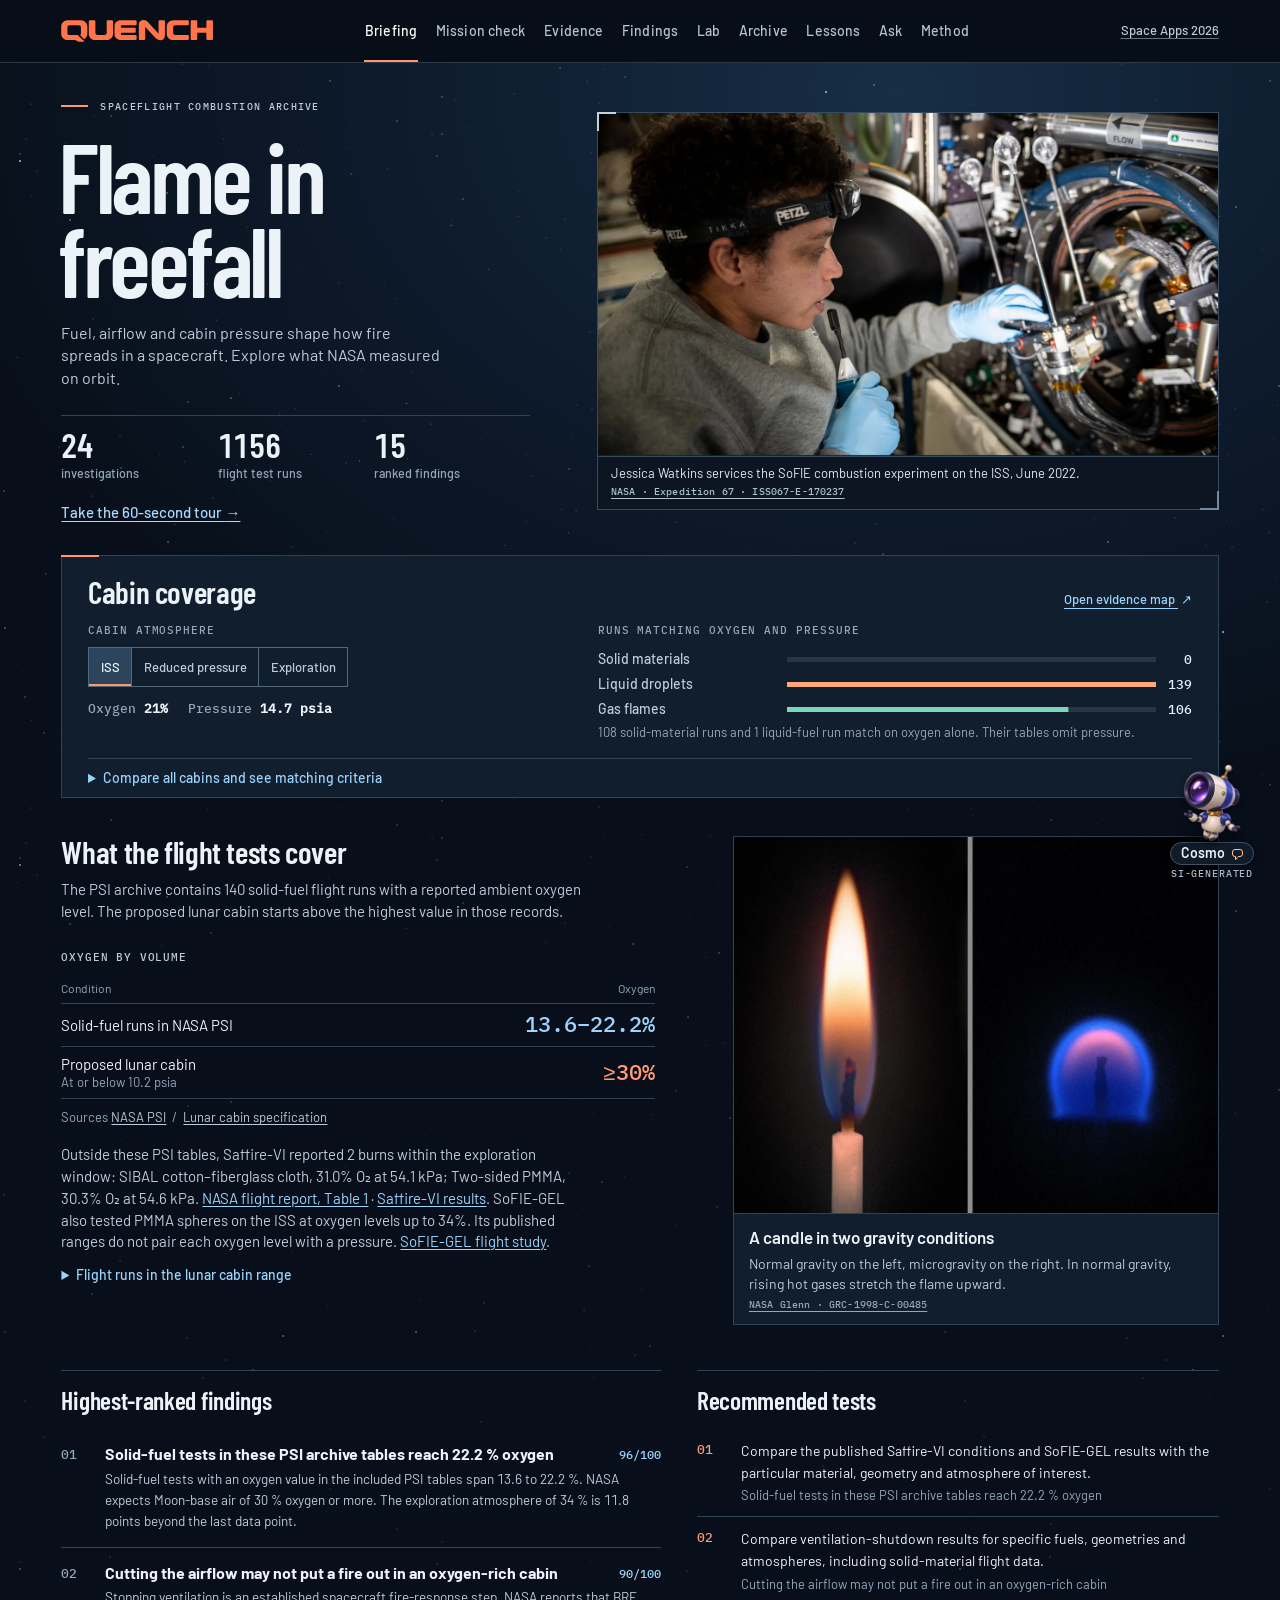
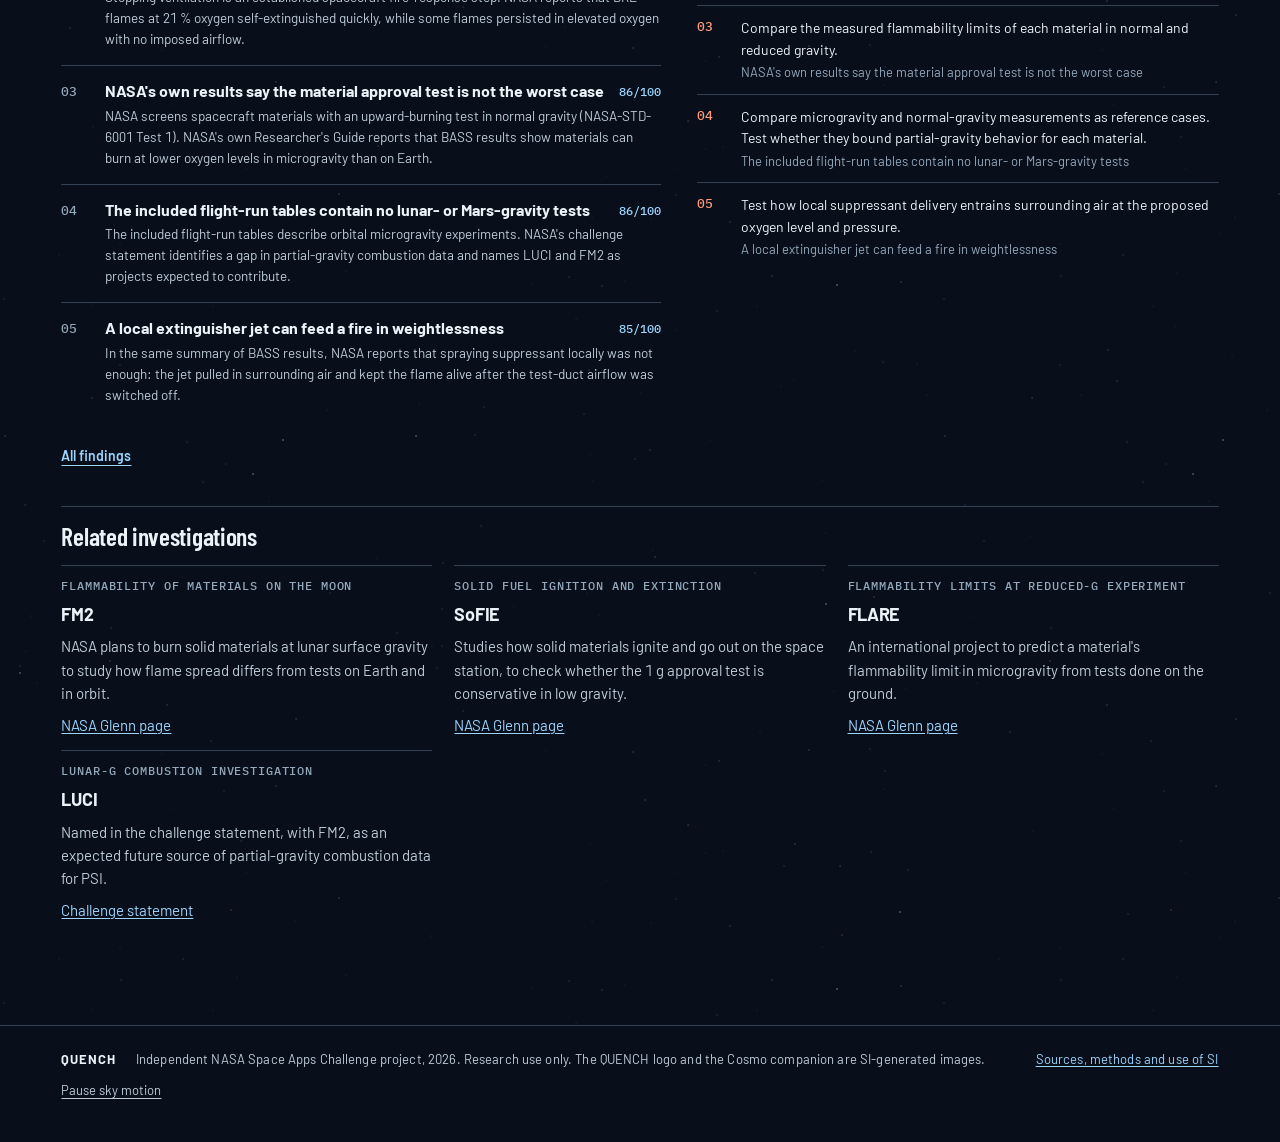
==== commit f6920370: "Discuss selected flight records with Cosmo and react to point handoffs" ====
--- a/flame-in-freefall/web/index.html
+++ b/flame-in-freefall/web/index.html
@@ -286,9 +286,9 @@
 @media (max-width: 860px) { .o2ctx { grid-template-columns: 1fr; } .o2ctx blockquote { grid-column: 1; grid-row: auto; } }
 </style>
 <link rel="stylesheet" href="console.css?v=6d63994c95">
-<link rel="stylesheet" href="cosmo.css?v=a50ddd571b">
+<link rel="stylesheet" href="cosmo.css?v=f6dd749ed9">
 <link rel="stylesheet" href="flight.css?v=56cd6438df">
-<link rel="stylesheet" href="evidence-inspector.css?v=543b574785">
+<link rel="stylesheet" href="evidence-inspector.css?v=f99b492421">
 </head>
 <body>
 <a href="#main-content" class="skip-link">Skip to content</a>
@@ -562,6 +562,10 @@
       <div><h2 id="cosmo-title">Cosmo</h2><p>Archive companion · SI-generated character</p></div>
       <button type="button" id="cosmo-close" class="cosmo-close" aria-label="Close chat"><span aria-hidden="true">×</span></button>
     </header>
+    <div id="cosmo-point-context" class="cosmo-point-context" hidden>
+      <div><span class="cosmo-point-label">Point in this chat</span><strong id="cosmo-point-name"></strong></div>
+      <button type="button" id="cosmo-point-clear">Clear point</button>
+    </div>
     <div class="cosmo-log" id="cosmo-log" role="log" aria-live="polite" aria-label="Conversation with Cosmo" tabindex="0">
       <div id="cosmo-intro" class="cosmo-intro">
         <div class="cosmo-stage" aria-hidden="true"><span class="cosmo-ring"></span><span class="cosmo-float" data-cosmo-figure="welcome" aria-hidden="true"><img src="img/cosmo.webp" alt="" width="112" height="98"></span></div>
@@ -590,10 +594,12 @@
 <script src="model.js?v=96b86849b6"></script>
 <script src="core.js?v=701edf20c4"></script>
 <script src="evidence-records.js?v=13ce5fac05"></script>
-<script src="evidence-inspector.js?v=93be995e8c"></script>
+<script src="evidence-chat.js?v=9ec8cf6e84"></script>
+<script src="evidence-inspector.js?v=3ac71db7c2"></script>
 <script src="archive.js?v=5e28c151e7"></script>
-<script src="tools.js?v=d4fc6d5384"></script>
+<script src="tools.js?v=d5fe3e40bb"></script>
 <script src="tour.js?v=e2d58c53a7"></script>
-<script src="ask.js?v=ca83013fa1"></script>
+<script src="cosmo-reactions.js?v=21b0f28681"></script>
+<script src="ask.js?v=790645dea3"></script>
 </body>
 </html>
--- a/flame-in-freefall/web/cosmo.css
+++ b/flame-in-freefall/web/cosmo.css
@@ -148,12 +148,19 @@
   .cosmo-lid-upper, .cosmo-lid-lower { animation: cosmo-blink 13s linear -5s infinite; }
   .cosmo-head-joint { transition: transform .42s cubic-bezier(.22,.62,.28,1); }
   .cosmo-panel[data-attentive] .cosmo-head-joint { transform: rotate(-8deg); }
+  .cosmo-toggle:is(:hover,:focus-visible) .cosmo-head-joint { transform: rotate(4deg); }
   .cosmo-panel[data-attentive] .cosmo-float,
   .cosmo-toggle:is(:hover,:focus-visible) .cosmo-float { animation-play-state: paused; }
   .cosmo-toggle[aria-expanded="true"] :is(.cosmo-float, use) { animation: none; }
+  .cosmo-dock[data-reaction="point"] { --cosmo-gesture: cosmo-receive-point; }
+  .cosmo-dock[data-reaction="answer"] { --cosmo-gesture: cosmo-answer-nod; }
+  .cosmo-dock[data-reaction] :is(.cosmo-toggle[aria-expanded="false"], .cosmo-panel:not([hidden])) :is(.cosmo-head-joint, .cosmo-float > img) {
+    animation: var(--cosmo-gesture) var(--cosmo-gesture-duration) ease-in-out;
+  }
   /* Stop peripheral movement while the reader points at or tabs into a plot. */
   body:has(main :is(.frame, #cabin-chart, #o2hist):is(:hover, :focus-within)) .cosmo-toggle .cosmo-float { animation-play-state: paused; }
   body:has(main :is(.frame, #cabin-chart, #o2hist):is(:hover, :focus-within)) .cosmo-toggle use { animation: none; }
+  body:has(main :is(.frame, #cabin-chart, #o2hist):is(:hover, :focus-within)) .cosmo-dock .cosmo-toggle :is(.cosmo-head-joint, img) { animation-play-state: paused; }
   .cosmo-panel:not([hidden]) { animation: cosmo-open .18s ease-out; transform-origin: bottom right; }
   @keyframes cosmo-drift { 0%,100% { transform: translateY(0); } 50% { transform: translateY(-2px); } }
   /* A single 195 ms shutter stroke; the glass stays entirely clear between blinks. */
@@ -161,11 +168,21 @@
     0%,95%,96.5%,100% { transform: translateY(var(--lid-open)); }
     95.62%,95.82% { transform: translateY(0); }
   }
+  /* Rotate the head at its neck, independently of the typing pose and the shutter. */
+  @keyframes cosmo-receive-point {
+    0%, 100% { rotate: 0deg; }
+    36%, 57% { rotate: 12deg; }
+  }
+  @keyframes cosmo-answer-nod {
+    0%, 100% { rotate: 0deg; translate: 0 0; }
+    44% { rotate: -9deg; translate: 0 2%; }
+  }
   @keyframes cosmo-open { from { opacity:.3; transform: translateY(5px); } }
 }
 @media (prefers-reduced-motion: no-preference) and (min-height: 531px) {
   /* When the welcome portrait is on screen, only its lens blinks. */
-  .cosmo-panel:has(.cosmo-intro:not([hidden])) .cosmo-portrait use { animation: none; }
+  .cosmo-panel:has(.cosmo-intro:not([hidden])) .cosmo-portrait use,
+  .cosmo-dock[data-reaction] .cosmo-panel:has(.cosmo-intro:not([hidden])) .cosmo-portrait :is(.cosmo-head-joint, img) { animation: none; }
 }
 @media print { .cosmo-dock { display:none; } }
 /* SI-generated artwork is marked where it appears. */
--- a/flame-in-freefall/web/evidence-inspector.css
+++ b/flame-in-freefall/web/evidence-inspector.css
@@ -78,6 +78,27 @@
   scrollbar-color: var(--ink3) var(--bg);
 }
 .ei-summary { color: var(--ink2); font-size: 16px; line-height: 1.45; }
+.ei-ask {
+  display: inline-flex; align-items: center; gap: 9px; min-height: 40px; margin: 12px 0 2px;
+  padding: 3px 15px 3px 7px; border: 1px solid #617d96; border-radius: 6px;
+  background: #1b2b3d; color: #e5f3ff; font: 600 15px/1.25 var(--sans); cursor: pointer;
+}
+.ei-ask:hover { border-color: #afd8fa; background: #263b50; }
+.ei-ask-portrait { width: 25px; height: 32px; object-fit: contain; }
+.cosmo-point-context {
+  flex: none; display: flex; align-items: center; justify-content: space-between; gap: 12px;
+  padding: 7px 13px 8px 16px; border-bottom: 1px solid #39516a; background: #132434;
+}
+.cosmo-point-context > div { min-width: 0; }
+.cosmo-point-label { display: block; color: #a9c5dc; font: 500 11px/1.35 var(--sans); }
+#cosmo-point-name { display: block; color: #e8f2fc; font: 600 14px/1.35 var(--sans); overflow-wrap: anywhere; }
+#cosmo-point-clear { flex: none; background: transparent; border: 0; min-height: 30px; padding: 3px 0 3px 4px; color: #b8d9f2; font: 500 13px/1.3 var(--sans); text-decoration: underline; text-underline-offset: 3px; }
+.cosmo-followups { display: flex; flex-wrap: wrap; gap: 5px 12px; margin-top: 9px; }
+.cosmo-followups button { padding: 3px 0; min-height: 28px; text-align: left; background: transparent; color: #b0d9fa; border: 0; font: 500 14px/1.4 var(--sans); text-decoration: underline; text-underline-offset: 3px; }
+@media (max-height: 500px) {
+  .cosmo-point-context { padding-block: 3px; }
+  .cosmo-point-label { display: none; }
+}
 .ei-dialog .ei-section-title {
   margin: 0 0 10px;
   color: var(--ink3);
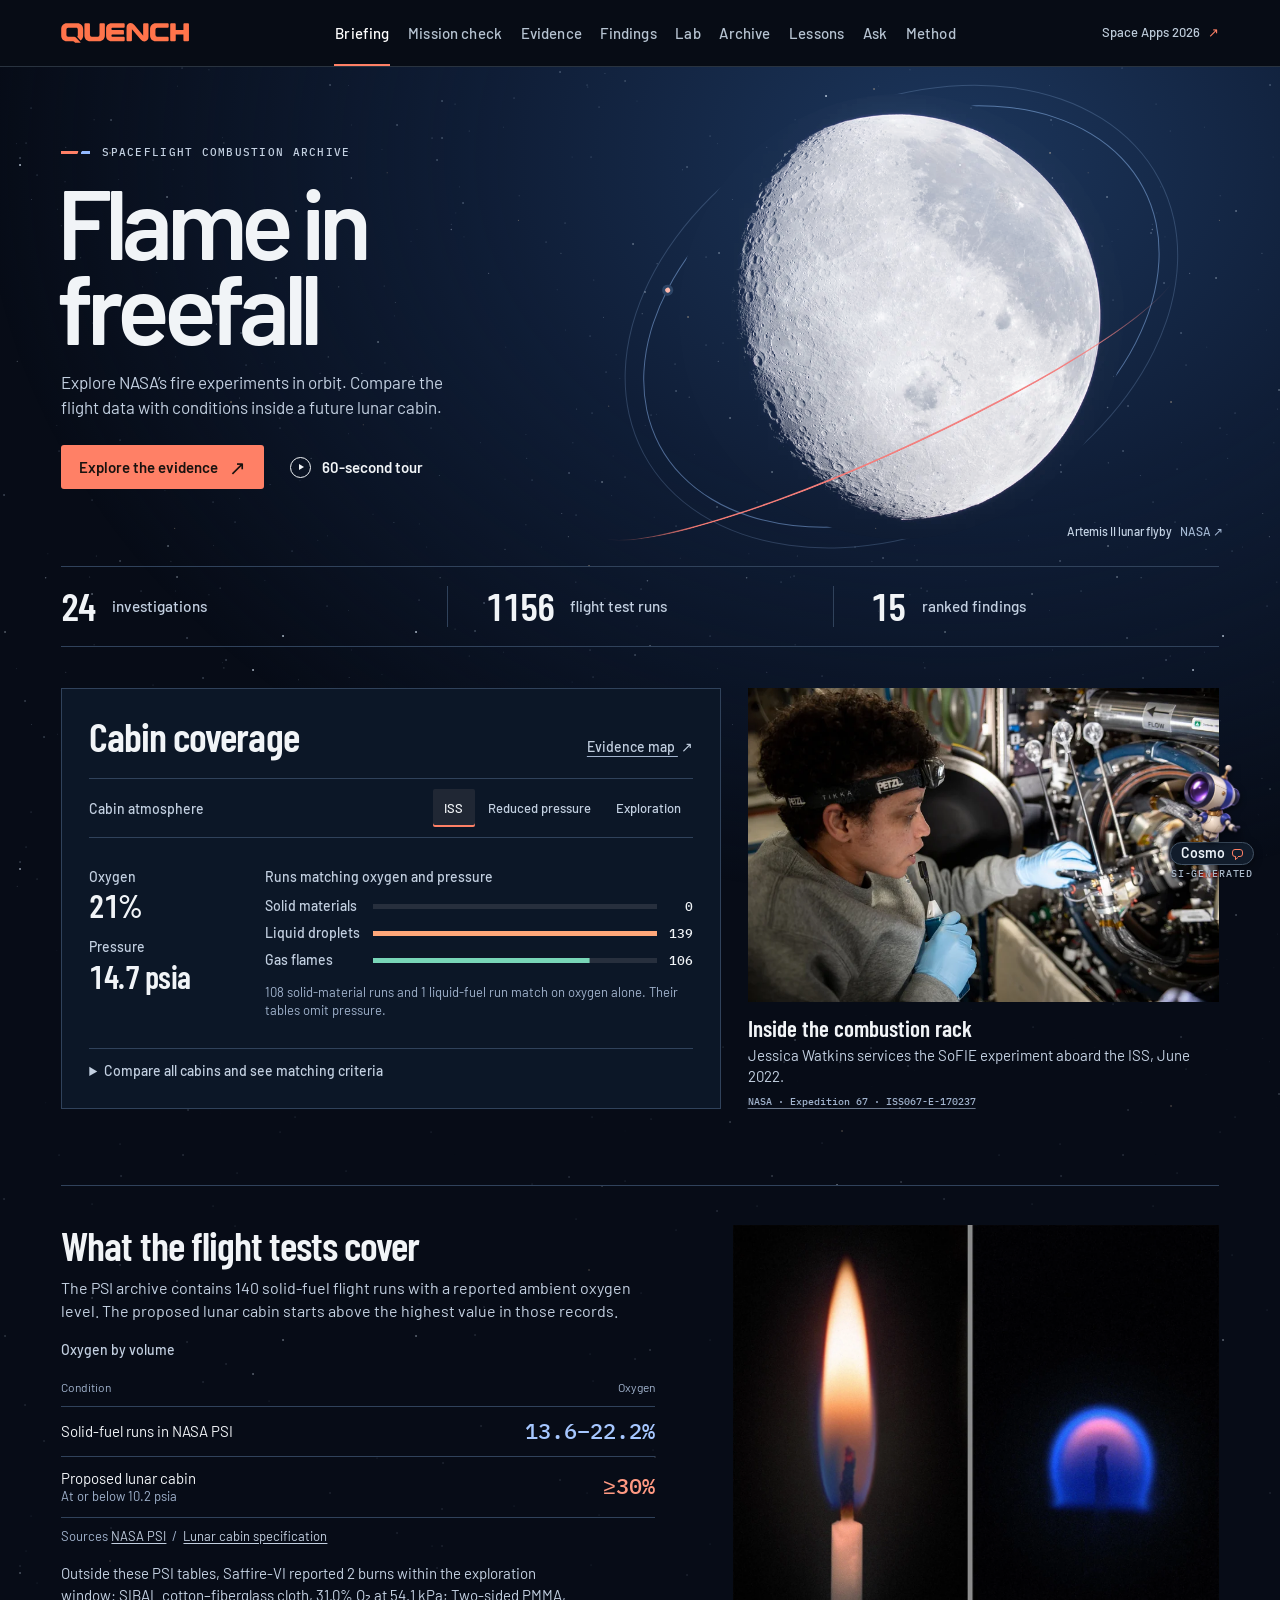
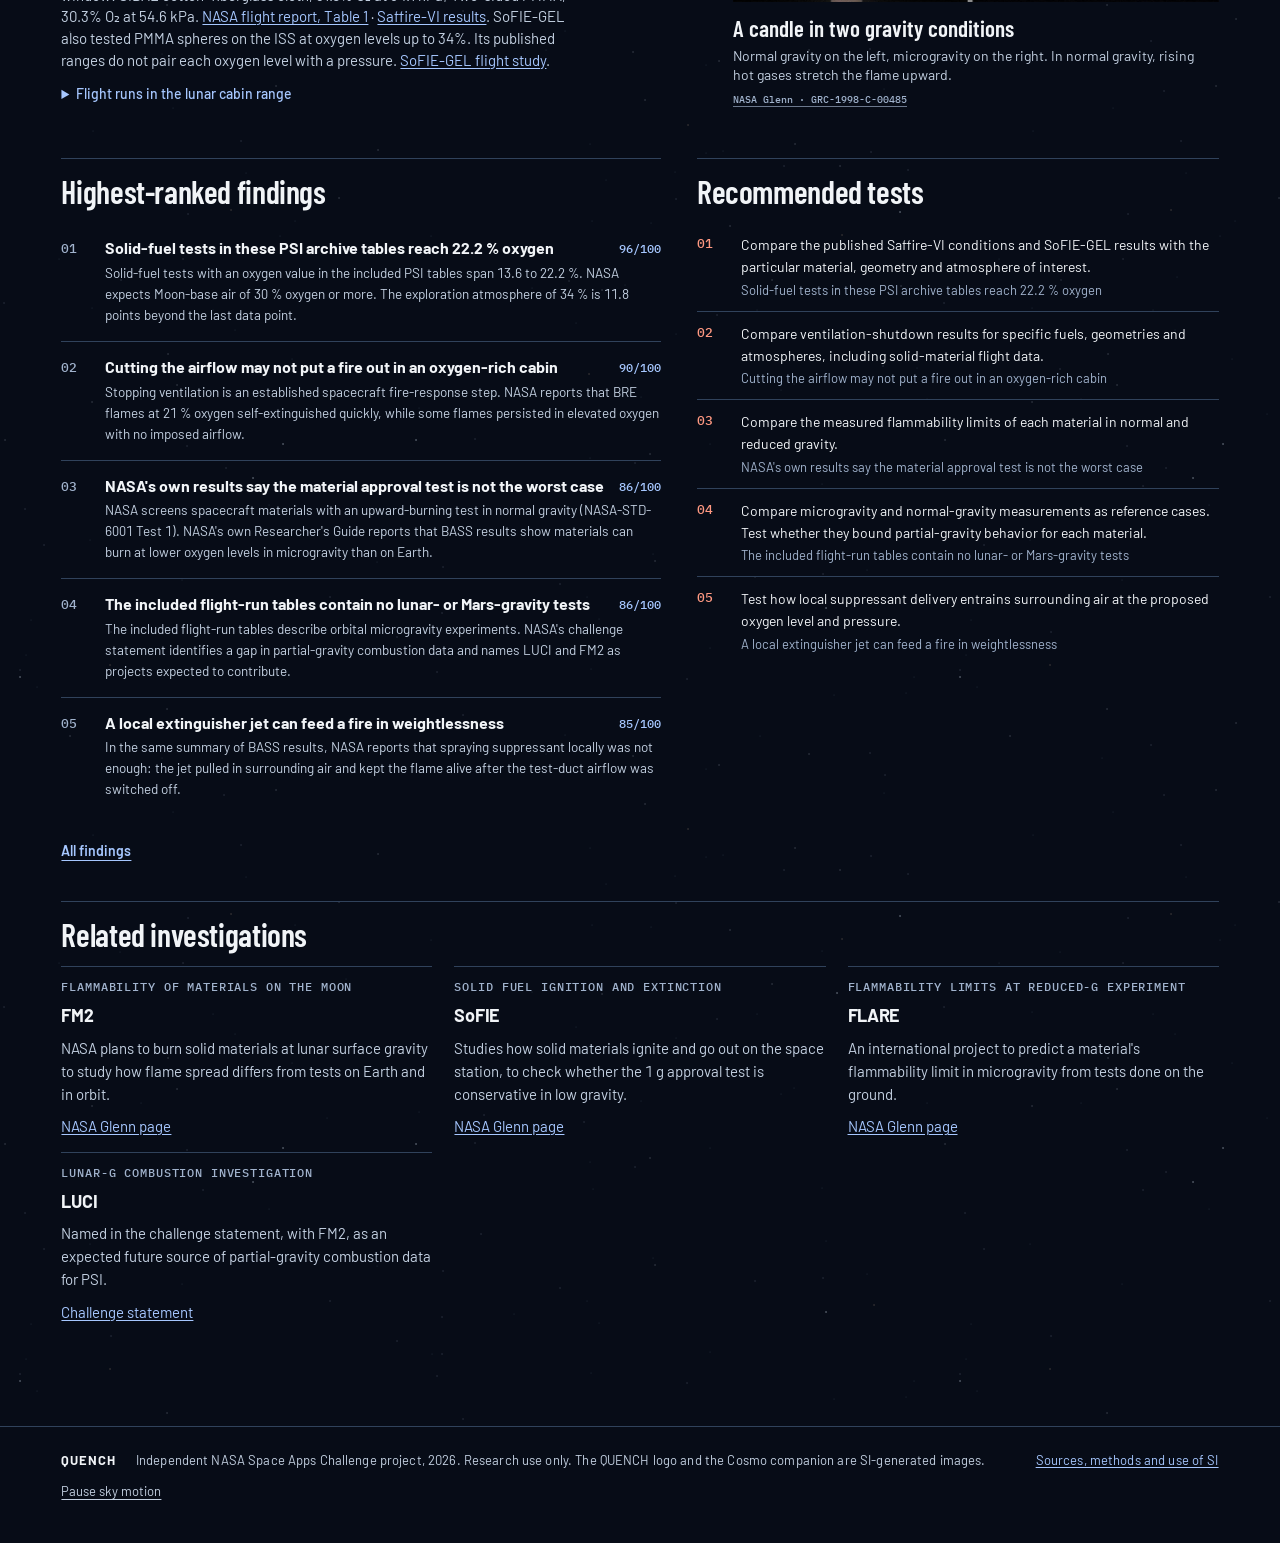
==== commit 213a9a31: "Frame the flight archive with Artemis II lunar and Earthset photography" ====
--- a/flame-in-freefall/web/index.html
+++ b/flame-in-freefall/web/index.html
@@ -24,7 +24,7 @@
 <meta property="og:image:alt" content="QUENCH briefing: flight test runs compared with the oxygen and pressure of crew cabins.">
 <meta name="twitter:card" content="summary_large_image">
 <link rel="icon" type="image/svg+xml" href="img/quench-sign.svg">
-<link rel="preload" as="font" type="font/woff2" crossorigin href="fonts/barlowcondensed-600.woff2">
+<link rel="preload" as="font" type="font/woff2" crossorigin href="fonts/barlow-600.woff2">
 <style>
 /* Shared structure and scientific chart primitives. */
 :root {
@@ -285,9 +285,10 @@
 .todo li b { font-weight: 600; } .todo li .rel { font-size: 10.5px; }
 @media (max-width: 860px) { .o2ctx { grid-template-columns: 1fr; } .o2ctx blockquote { grid-column: 1; grid-row: auto; } }
 </style>
-<link rel="stylesheet" href="console.css?v=6d63994c95">
-<link rel="stylesheet" href="cosmo.css?v=f6dd749ed9">
-<link rel="stylesheet" href="flight.css?v=56cd6438df">
+<link rel="stylesheet" href="console.css?v=42615fd4cc">
+<link rel="stylesheet" href="cosmo.css?v=8df6d73ce7">
+<link rel="stylesheet" href="flight.css?v=270c0e1022">
+<link rel="stylesheet" href="briefing.css?v=82ea3259dd">
 <link rel="stylesheet" href="evidence-inspector.css?v=f99b492421">
 </head>
 <body>
@@ -297,45 +298,55 @@
     <img src="img/quench-logotype.svg" alt="QUENCH">
   </a>
   <nav class="tabs" id="tabs" aria-label="Sections"></nav>
-  <a class="event-link" href="https://www.spaceappschallenge.org/2026/challenges/flame-in-freefall/" target="_blank" rel="noopener">Space Apps 2026</a>
+  <a class="event-link" href="https://www.spaceappschallenge.org/2026/challenges/flame-in-freefall/" target="_blank" rel="noopener">Space Apps 2026 <span aria-hidden="true">↗</span></a>
 </div></header>
 
 <main id="main-content" tabindex="-1">
 <div class="star-field" aria-hidden="true"></div>
 <div class="page" id="v-brief">
-  <section class="wrap report-cover" aria-labelledby="hero-title">
-    <div class="cover-copy">
-      <p class="collection-name">Spaceflight combustion archive</p>
-      <h1 id="hero-title">Flame in freefall</h1>
-      <p class="cover-deck">Fuel, airflow and cabin pressure shape how fire spreads in a spacecraft. Explore what NASA measured on orbit.</p>
-      <div class="collection-index" id="overview-metrics" aria-label="Collection index"></div>
-      <p class="cover-tour"><button type="button" class="tour-link" data-tour-start>Take the 60-second tour <span aria-hidden="true">→</span></button></p>
-    </div>
-    <figure class="lead-photo">
-      <picture>
-        <source media="(max-width: 620px)" srcset="img/flight-photo-mobile.webp">
-        <img src="img/flight-photo.webp" width="1440" height="960" fetchpriority="high" alt="Jessica Watkins reaches into the open combustion rack aboard the International Space Station.">
-      </picture>
-      <figcaption><span>Jessica Watkins services the SoFIE combustion experiment on the ISS, June 2022.</span>
-        <a href="https://www.nasa.gov/humans-in-space/best-space-station-science-imagery-of-2022/#:~:text=Igniting%20science" target="_blank" rel="noopener">NASA · Expedition 67 · ISS067-E-170237</a></figcaption>
-    </figure>
+  <section class="report-cover" aria-labelledby="hero-title">
+    <div class="wrap lunar-stage">
+      <div class="cover-copy">
+        <p class="collection-name">Spaceflight combustion archive</p>
+        <h1 id="hero-title">Flame in <span>freefall</span></h1>
+        <p class="cover-deck">Explore NASA’s fire experiments in orbit. Compare the flight data with conditions inside a future lunar cabin.</p>
+        <div class="cover-tour">
+          <a class="explore-map" href="#evidence" data-go="evidence">Explore the evidence <span aria-hidden="true">↗</span></a>
+          <button type="button" class="tour-link" data-tour-start><span class="play-tour" aria-hidden="true"></span>60-second tour</button>
+        </div>
+      </div>
+      <figure class="lunar-plate">
+        <div class="lunar-sight">
+          <span class="lunar-ring" aria-hidden="true"></span>
+          <picture>
+            <source media="(max-width: 680px)" srcset="img/lunar-cover-mobile.webp">
+            <img src="img/lunar-cover.webp" width="1440" height="1440" fetchpriority="high" alt="The Moon seen by the Artemis II crew, with craters along the left edge of the sunlit surface.">
+          </picture>
+        </div>
+        <figcaption><a href="https://www.nasa.gov/image-detail/amf-art002e009582/" target="_blank" rel="noopener">Artemis II lunar flyby <span>NASA ↗</span></a></figcaption>
+      </figure>
+    </div>
+    <div class="wrap"><nav class="collection-index" id="overview-metrics" aria-label="Explore the archive"></nav></div>
   </section>
-  <section class="wrap cabin-workspace" aria-labelledby="cabin-heading">
-    <div class="cabin-panel">
+  <div class="wrap cabin-workspace">
+    <section class="cabin-panel" aria-labelledby="cabin-heading">
       <header class="cabin-header">
         <h2 id="cabin-heading">Cabin coverage</h2>
-        <a class="cabin-evidence" id="cabin-evidence" href="?cabin=iss#evidence">Open evidence map <span aria-hidden="true">↗</span></a>
+        <a class="cabin-evidence" id="cabin-evidence" href="?cabin=iss#evidence">Evidence map <span aria-hidden="true">↗</span></a>
       </header>
+      <div class="cabin-config">
+        <h3 class="cabin-label" id="cabin-selector-label">Cabin atmosphere</h3>
+        <div class="cabin-switch" role="group" aria-labelledby="cabin-selector-label">
+          <button type="button" data-cabin="iss" aria-pressed="true">ISS</button>
+          <button type="button" data-cabin="eva" aria-pressed="false">Reduced pressure</button>
+          <button type="button" data-cabin="exp" aria-pressed="false">Exploration</button>
+        </div>
+      </div>
       <div class="cabin-body">
-        <div class="cabin-conditions">
-          <h3 class="cabin-label" id="cabin-selector-label">Cabin atmosphere</h3>
-          <div class="cabin-switch" role="group" aria-labelledby="cabin-selector-label">
-            <button type="button" data-cabin="iss" aria-pressed="true">ISS</button>
-            <button type="button" data-cabin="eva" aria-pressed="false">Reduced pressure</button>
-            <button type="button" data-cabin="exp" aria-pressed="false">Exploration</button>
-          </div>
-          <p class="cabin-reading"><span>Oxygen <strong id="cabin-o2"></strong></span><span>Pressure <strong id="cabin-pressure"></strong></span></p>
-        </div>
+        <dl class="cabin-readouts">
+          <div><dt>Oxygen</dt><dd id="cabin-o2"></dd></div>
+          <div><dt>Pressure</dt><dd id="cabin-pressure"></dd></div>
+        </dl>
         <div class="cabin-runs" role="status" aria-live="polite" aria-atomic="true">
           <h3 class="cabin-label">Runs matching oxygen and pressure</h3>
           <div id="cabin-chart"></div>
@@ -347,8 +358,19 @@
         <p class="fine" id="matrixnote"></p>
         <div class="tablewrap"><table class="cabin-comparison" id="matrix1" aria-label="Flight runs by fuel and cabin atmosphere"></table></div>
       </details>
-    </div>
-  </section>
+    </section>
+    <figure class="station-photo">
+      <picture>
+        <source media="(max-width: 620px)" srcset="img/flight-photo-mobile.webp">
+        <img src="img/flight-photo.webp" width="1440" height="960" loading="lazy" alt="Jessica Watkins reaches into the open combustion rack aboard the International Space Station.">
+      </picture>
+      <figcaption>
+        <strong>Inside the combustion rack</strong>
+        <span>Jessica Watkins services the SoFIE experiment aboard the ISS, June 2022.</span>
+        <a href="https://www.nasa.gov/humans-in-space/best-space-station-science-imagery-of-2022/#:~:text=Igniting%20science" target="_blank" rel="noopener">NASA · Expedition 67 · ISS067-E-170237</a>
+      </figcaption>
+    </figure>
+  </div>
   <div class="wrap field-report">
     <article class="oxygen-story" aria-labelledby="oxygen-heading">
       <div class="oxygen-copy">
@@ -381,7 +403,9 @@
 
 <!-- 02 mission check -->
 <div class="page wrap view" id="v-mission" hidden>
-  <div class="sec"><h2>Mission check</h2><p class="sub">Choose a cabin atmosphere and materials to see which fire-safety questions the flight records cover. Each grade links to the tests behind it.</p></div>
+  <div class="sec"><h2>Mission check</h2><p class="sub">Choose a cabin atmosphere and materials to see which fire-safety questions the flight records cover. Each grade links to the tests behind it.</p>
+    <a class="artemis-credit" href="https://www.nasa.gov/image-article/earthset/" target="_blank" rel="noopener">Earthset, Artemis II<span> · NASA ↗</span></a>
+  </div>
   <div class="cols side">
     <div class="block" id="mcform">
       <h3 class="lab">Cabin</h3>
@@ -407,7 +431,9 @@
 
 <!-- 03 evidence -->
 <div class="page wrap view" id="v-evidence" hidden>
-  <div class="sec"><h2>Evidence map</h2><p class="sub">Each circle groups flight runs from the <a href="https://psi.nasa.gov/physci/repo/search?q=combustion&amp;data_source=psi&amp;data_type=investigation" target="_blank" rel="noopener">NASA PSI archive</a> by fuel, ambient oxygen and pressure. Larger circles contain more runs. Triangles show results published outside the archive.</p></div>
+  <div class="sec"><h2>Evidence map</h2><p class="sub">Each circle groups flight runs from the <a href="https://psi.nasa.gov/physci/repo/search?q=combustion&amp;data_source=psi&amp;data_type=investigation" target="_blank" rel="noopener">NASA PSI archive</a> by fuel, ambient oxygen and pressure. Larger circles contain more runs. Triangles show results published outside the archive.</p>
+    <a class="artemis-credit" href="https://www.nasa.gov/image-article/earthset/" target="_blank" rel="noopener">Earthset, Artemis II<span> · NASA ↗</span></a>
+  </div>
   <div class="controls">
     <div class="group" id="atmchips" role="group" aria-label="Cabin atmosphere"><span class="lab">Atmosphere</span></div>
     <div class="group" id="kindchips" role="group" aria-label="What burned"><span class="lab">Show</span></div>
@@ -429,7 +455,9 @@
 
 <!-- 04 findings -->
 <div class="page wrap view" id="v-findings" hidden>
-  <div class="sec"><h2>Ranked findings</h2><p class="sub">Filter by fire prevention, detection or suppression. Open a finding for its evidence, limitations, proposed action and sources. The ranking uses the project’s scores and the weights below.</p></div>
+  <div class="sec"><h2>Ranked findings</h2><p class="sub">Filter by fire prevention, detection or suppression. Open a finding for its evidence, limitations, proposed action and sources. The ranking uses the project’s scores and the weights below.</p>
+    <a class="artemis-credit" href="https://www.nasa.gov/image-article/earthset/" target="_blank" rel="noopener">Earthset, Artemis II<span> · NASA ↗</span></a>
+  </div>
   <div class="block"><h3 class="lab">Ranking weights</h3><div class="weights" id="weights"></div></div>
   <div class="controls"><div class="group" id="pillarchips" role="group" aria-label="Filter by part of fire safety"><span class="lab">Fire safety</span></div><div class="group" id="tagchips" role="group" aria-label="Filter by topic"><span class="lab">Topic</span></div></div>
   <p class="fine" id="fcount" role="status"></p>
@@ -439,7 +467,9 @@
 
 <!-- 05 lab -->
 <div class="page wrap view" id="v-lab" hidden>
-  <div class="sec"><h2>Experiment analysis</h2><p class="sub">Measurements from BASS-II flight video and a droplet-extinction model trained on FLEX test runs.</p></div>
+  <div class="sec"><h2>Experiment analysis</h2><p class="sub">Measurements from BASS-II flight video and a droplet-extinction model trained on FLEX test runs.</p>
+    <a class="artemis-credit" href="https://www.nasa.gov/image-article/earthset/" target="_blank" rel="noopener">Earthset, Artemis II<span> · NASA ↗</span></a>
+  </div>
   <div class="block" id="videoblock"><h3 class="lab">Flame spread in BASS-II flight video</h3>
     <p class="sub" id="vsub"></p>
     <div class="thumbs" id="vthumbs"></div>
@@ -468,7 +498,9 @@
 
 <!-- 06 archive -->
 <div class="page wrap view" id="v-archive" hidden>
-  <div class="sec"><h2>Investigation catalogue</h2><p class="sub" id="invsub"></p></div>
+  <div class="sec"><h2>Investigation catalogue</h2><p class="sub" id="invsub"></p>
+    <a class="artemis-credit" href="https://www.nasa.gov/image-article/earthset/" target="_blank" rel="noopener">Earthset, Artemis II<span> · NASA ↗</span></a>
+  </div>
   <div class="controls"><div class="group" id="invhab" role="group" aria-label="Rank for a crew habitat"><span class="lab">Rank for</span></div></div>
   <p class="fine" id="invhabnote"></p>
   <div class="controls">
@@ -486,7 +518,9 @@
 
 <!-- 07 lessons -->
 <div class="page wrap view" id="v-lessons" hidden>
-  <div class="sec"><h2>Spacecraft fire history</h2><p class="sub">NASA’s accounts of flight incidents and ground tests, with their effects on cabin design, material selection and fire response.</p></div>
+  <div class="sec"><h2>Spacecraft fire history</h2><p class="sub">NASA’s accounts of flight incidents and ground tests, with their effects on cabin design, material selection and fire response.</p>
+    <a class="artemis-credit" href="https://www.nasa.gov/image-article/earthset/" target="_blank" rel="noopener">Earthset, Artemis II<span> · NASA ↗</span></a>
+  </div>
   <div class="frame figbox" id="o2hist" role="img" aria-label="Cabin oxygen levels in history compared with the oxygen range of solid-material flight tests"></div>
   <div class="hgrid" id="hcards"></div>
   <div class="block"><h3 class="lab">Equipment used by firefighters on Earth</h3><div class="o2ctx" id="earthq"></div><div class="hgrid" id="spin"></div></div>
@@ -494,7 +528,9 @@
 
 <!-- 08 ask -->
 <div class="page wrap view" id="v-ask" hidden>
-  <div class="sec"><h2>Ask the archive</h2><p class="sub">Explore spacecraft fires, combustion experiments and the equipment they inspired. Common questions get a checked analyst answer at once. Other questions search the resources selected by the Flame in Freefall challenge organizers.</p></div>
+  <div class="sec"><h2>Ask the archive</h2><p class="sub">Explore spacecraft fires, combustion experiments and the equipment they inspired. Common questions get a checked analyst answer at once. Other questions search the resources selected by the Flame in Freefall challenge organizers.</p>
+    <a class="artemis-credit" href="https://www.nasa.gov/image-article/earthset/" target="_blank" rel="noopener">Earthset, Artemis II<span> · NASA ↗</span></a>
+  </div>
   <div class="ask-layout" id="ask-workspace">
     <div class="ask-main">
       <form class="askbox" id="askform">
@@ -529,7 +565,9 @@
 
 <!-- 09 method -->
 <div class="page wrap view" id="v-method" hidden>
-  <div class="sec"><h2>Method and limits</h2><p class="sub">Sources, units, scoring rules, validation and the limits of the flight records.</p></div>
+  <div class="sec"><h2>Method and limits</h2><p class="sub">Sources, units, scoring rules, validation and the limits of the flight records.</p>
+    <a class="artemis-credit" href="https://www.nasa.gov/image-article/earthset/" target="_blank" rel="noopener">Earthset, Artemis II<span> · NASA ↗</span></a>
+  </div>
   <div class="method" id="methodbody"></div>
 </div>
 </main>
@@ -592,14 +630,14 @@
 
 <script src="data.js?v=9f130573a9"></script>
 <script src="model.js?v=96b86849b6"></script>
-<script src="core.js?v=701edf20c4"></script>
-<script src="evidence-records.js?v=13ce5fac05"></script>
+<script src="core.js?v=2cb03eb48b"></script>
+<script src="evidence-records.js?v=36975abe29"></script>
 <script src="evidence-chat.js?v=9ec8cf6e84"></script>
 <script src="evidence-inspector.js?v=3ac71db7c2"></script>
 <script src="archive.js?v=5e28c151e7"></script>
-<script src="tools.js?v=d5fe3e40bb"></script>
+<script src="tools.js?v=3919b52581"></script>
 <script src="tour.js?v=e2d58c53a7"></script>
 <script src="cosmo-reactions.js?v=21b0f28681"></script>
-<script src="ask.js?v=790645dea3"></script>
+<script src="ask.js?v=ba9b06d895"></script>
 </body>
 </html>
--- a/flame-in-freefall/web/console.css
+++ b/flame-in-freefall/web/console.css
@@ -9,27 +9,75 @@
   font-variant-numeric: tabular-nums;
 }
 .view > *, .view .cols > * { min-width: 0; }
-.view .sec {
-  display: block;
-  border: 0;
-  border-bottom: 1px solid var(--rule);
-  padding: 0 0 clamp(19px, 2.5vw, 36px);
+.page.view {
+  --selection: #c3cfff;
+  --instrument-line: color-mix(in srgb, var(--ink3) 38%, var(--bg));
+  --filter-surface: color-mix(in srgb, var(--bg) 52%, var(--sunk));
+  --console-gap: clamp(17px, 1.8vw, 27px);
+  gap: var(--console-gap);
+  padding-top: 0;
+}
+:root[data-theme="light"] .page.view { --selection: #414b88; }
+:root:not([data-theme="light"]) .page.view {
+  --panel-bg: #101e32;
+  --field-bg: #0a1425;
+  --filter-surface: #111e33;
+  --instrument-line: #3d506b;
+}
+.page.view .sec {
+  --header-edge: max(var(--gutter), env(safe-area-inset-right, 0px));
+  position: relative;
+  isolation: isolate;
+  display: flex; flex-direction: column; justify-content: center;
+  gap: 0;
+  min-height: clamp(185px, 16.5vw, 244px);
+  margin-inline: calc(-1 * max(var(--gutter), env(safe-area-inset-left, 0px))) calc(-1 * var(--header-edge));
+  padding: clamp(24px, 3vw, 45px) var(--header-edge) clamp(24px, 3vw, 45px) max(var(--gutter), env(safe-area-inset-left, 0px));
+  border: none; border-bottom: 1px solid #364560;
+  background: url("img/star-field.svg") repeat 25px -60px / 910px 681px,
+              linear-gradient(100deg, #060e20, #0d1b35 70%, #071327);
+}
+.page.view .sec::before {
+  content: "";
+  position: absolute;
+  bottom: -1px; left: max(var(--gutter), env(safe-area-inset-left, 0px));
+  width: clamp(36px, 4vw, 63px); height: 2px;
+  background: #ff7858;
+}
+.page.view .sec::after {
+  content: "";
+  position: absolute; inset: 0 0 0 40%;
+  z-index: -1;
+  pointer-events: none;
+  background: linear-gradient(to top, #050b19 0%, transparent 22%),
+              url("img/artemis-earth.webp") 50% 58% / cover no-repeat;
+  mask-image: linear-gradient(to right, transparent, #000 37%);
 }
 .view .sec h2 {
-  color: var(--ink);
-  font-size: clamp(32px, 3.3vw, 50px);
-  line-height: 1.08;
-  font-weight: 600;
-  letter-spacing: -.045em;
+  max-width: 54%;
+  color: #f1f3fa;
+  font: 600 clamp(44px, 4.55vw, 73px)/.98 var(--display);
+  letter-spacing: -.025em;
   text-wrap: balance;
 }
-.view .sec .sub {
-  max-width: 76ch;
-  margin: 12px 0 0;
-  color: var(--ink2);
-  font-size: clamp(15px, 1.18vw, 18px);
-  line-height: 1.55;
-}
+.page.view .sec .sub {
+  max-width: min(62ch, 51%);
+  margin: 14px 0 0;
+  color: #c7d3e4;
+  font-size: clamp(15px, 1.1vw, 17px);
+  line-height: 1.47;
+}
+.page.view .sec .sub a { color: #b9d6ff; }
+.artemis-credit {
+  position: absolute; right: var(--header-edge); bottom: 7px;
+  display: inline-flex; align-items: center;
+  min-height: 28px;
+  color: #f0f4fc; text-shadow: 0 1px 3px #050a14;
+  font: 500 12px/1.2 var(--sans);
+  text-decoration: none; white-space: nowrap;
+}
+.artemis-credit span { margin-left: .3em; }
+.artemis-credit:hover { text-decoration: underline; text-underline-offset: 3px; }
 .view .lab { color: var(--ink3); letter-spacing: .075em; }
 .view .block {
   gap: 15px;
@@ -38,8 +86,8 @@
 }
 .view .sec + .block { border-top:0; padding-top:0; }
 .view .block > .lab, .view .method h3 {
-  font: 600 clamp(17px, 1.48vw, 22px)/1.24 var(--sans);
-  letter-spacing: -.025em;
+  font: 600 clamp(23px, 1.85vw, 29px)/1.12 var(--display);
+  letter-spacing: -.01em;
   text-transform: none;
   color: var(--ink);
 }
@@ -82,6 +130,78 @@
 .view .seg { max-width: 100%; border-radius: 2px; }
 .view .seg button { border-radius: 0; }
 .view .seg:focus-within { overflow: visible; }
+.page.view .controls > .group > .lab {
+  flex: none;
+  margin: 0 4px 0 0;
+  font: 500 13px/1.2 var(--sans);
+  text-transform: none;
+  letter-spacing: 0;
+  color: var(--ink2);
+}
+.page.view :is(#atmchips, #invhab, #invpillar, #pillarchips) .chip,
+.page.view #invkind .chip[data-v],
+.page.view #tagchips .chip {
+  border: 1px solid transparent;
+  border-radius: 5px;
+  background: transparent;
+  color: var(--ink2);
+  font: 500 clamp(13px, 1vw, 15px)/1.25 var(--sans);
+}
+.page.view :is(#atmchips, #invhab, #invpillar, #pillarchips, #tagchips) .chip[aria-pressed="true"],
+.page.view #invkind .chip[data-v][aria-pressed="true"] {
+  color: var(--selection);
+  border-color: color-mix(in srgb, var(--selection) 38%, var(--filter-surface));
+  background: color-mix(in srgb, var(--selection) 9%, var(--filter-surface));
+}
+.page.view :is(#atmchips, #invhab, #invpillar, #pillarchips, #tagchips) .chip:hover,
+.page.view #invkind .chip[data-v]:hover {
+  color: var(--ink);
+  border-color: var(--instrument-line);
+}
+#v-evidence .controls {
+  display: grid;
+  gap: 4px;
+  padding: 11px var(--panel-pad) 13px;
+  background: var(--filter-surface);
+  border: 1px solid var(--instrument-line);
+  border-bottom: 0;
+  border-radius: 8px 8px 0 0;
+}
+#v-evidence .controls > .group {
+  gap: 2px 7px;
+}
+#v-evidence .controls > .group > .lab { width: 77px; }
+#v-evidence #kindchips .chip {
+  padding-inline: 10px;
+  border: 1px solid transparent;
+  border-radius: 4px;
+  background: transparent;
+  color: var(--ink);
+  font: 500 clamp(13px, 1vw, 15px)/1.2 var(--sans);
+}
+#v-evidence #kindchips .chip[aria-pressed="false"] { color: var(--ink3); text-decoration: line-through; }
+#v-evidence #kindchips .chip[aria-pressed="false"] .sw-tri { opacity: .4; }
+#v-evidence #kindchips .chip:hover { background: var(--panel-bg); border-color: var(--instrument-line); }
+#v-evidence .evidence-frame {
+  margin-top: calc(-1 * var(--console-gap));
+  border: 1px solid var(--instrument-line);
+  border-top-color: var(--rule);
+  border-radius: 0 0 8px 8px;
+  background: var(--field-bg);
+}
+.view .map-heading #viewbtn {
+  display: inline-flex; align-items: center; gap: 7px;
+  background: transparent; color: var(--ink2); border-color: var(--instrument-line);
+  border-radius: 4px;
+}
+.view .map-heading #viewbtn[aria-pressed="true"] { background: var(--tint-blue); color: var(--ink); }
+.view .map-heading #viewbtn::before {
+  content: "";
+  width: 12px; height: 10px;
+  border: 1px solid currentColor;
+  background: linear-gradient(to right, transparent 39%, currentColor 39% 46%, transparent 46%),
+              linear-gradient(to bottom, transparent 42%, currentColor 42% 53%, transparent 53%);
+}
 .view :is(.chip, .seg button):hover:not(:disabled) {
   color: var(--ink);
   border-color: var(--ink3);
@@ -173,9 +293,9 @@
 }
 .map-heading {
   display: flex; align-items: center; justify-content: space-between; gap: 16px;
-  padding: 1px 0 13px; margin-bottom: 12px; border-bottom: 1px solid var(--rule);
-}
-.map-heading h3 { font: 600 clamp(24px, 2.2vw, 34px)/1.1 var(--display); color: var(--ink); margin: 0; }
+  padding: 3px 0 13px; margin-bottom: 12px; border-bottom: 1px solid var(--rule);
+}
+.map-heading h3 { font: 600 clamp(22px, 1.7vw, 27px)/1.16 var(--sans); letter-spacing:-.035em; color: var(--ink); margin: 0; }
 .map-heading p { color: var(--ink2); font-size: 14px; margin: 4px 0 0; }
 .view .map-heading button { flex: none; padding: 7px 14px; }
 #chart svg { overflow: visible; }
@@ -207,20 +327,34 @@
 .view .verdict {
   background: var(--sunk);
   border: 1px solid var(--rule);
-  border-left: 3px solid var(--blue);
-  border-radius: 0;
+  border-left: 3px solid var(--instrument-line, var(--rule));
+  border-radius: 5px;
   padding: var(--panel-pad);
 }
+.view .verdict:has(.meter .A) { border-left-color: var(--good); }
+.view .verdict:has(.meter .B) { border-left-color: var(--info); }
+.view .verdict:has(.meter .C) { border-left-color: var(--warn); }
+.view .verdict:has(.meter .D) { border-left-color: var(--crit); }
 .view .verdict h3 { font-size: clamp(22px, 1.9vw, 29px); font-weight:600; line-height:1.18; }
 .view .verdict .meter { gap:2px; }
 .view .verdict .meter i { width:7px; height:16px; }
 .view #mcform {
-  border: 1px solid var(--rule);
+  border: 1px solid var(--instrument-line, var(--rule));
+  border-radius: 7px;
   padding: var(--panel-pad);
   background: var(--panel-bg);
   gap: 17px;
 }
-.view #mcform > .lab { padding-bottom:12px; border-bottom:1px solid var(--rule); }
+.view #mcform > .lab { padding-bottom:10px; border-bottom:1px solid var(--rule); }
+#mcpresets .chip {
+  padding: 5px 9px; border-color: transparent; background: var(--field-bg);
+}
+#mcpresets .chip[aria-pressed="true"] {
+  color: var(--selection);
+  border-color: color-mix(in srgb, var(--selection) 45%, var(--rule));
+  background: color-mix(in srgb, var(--selection) 8%, var(--filter-surface));
+}
+#mcpresets .chip:hover { border-color: var(--ink3); }
 .view .score { padding-inline: var(--panel-pad); background: var(--panel-bg); }
 .view .score .q { padding-block: 17px; }
 .view .score .q h3 { font-size: 16px; }
@@ -356,27 +490,49 @@
 footer.wrap { padding-block: 24px 38px; line-height: 1.7; letter-spacing: .01em; }
 
 @media (min-width: 861px) {
-  .page.view .sec {
-    display: grid;
-    grid-template-columns: minmax(270px, .78fr) minmax(0, 1fr);
-    align-items: end;
-    gap: clamp(24px, 4vw, 80px);
-    padding-bottom: 22px;
-  }
-  .page.view .sec .sub { margin: 0; max-width: 65ch; font-size: 15px; }
   .view .cols.side { grid-template-columns: minmax(0, 330px) minmax(0, 1fr); }
   .view .score .q { grid-template-columns: minmax(0, 1fr) minmax(114px, auto); }
   .view .score .q .grade { max-width: 185px; white-space: normal; }
 }
 @media (max-width: 620px) {
   .view { --panel-pad: 15px; gap: 22px; }
-  .view .sec h2 { font-size:clamp(30px,8vw,39px); }
+  .page.view .sec {
+    display: grid;
+    grid-template-columns: minmax(0, 1.25fr) minmax(0, .95fr);
+    grid-template-rows: minmax(109px, auto) auto;
+    min-height: 0; gap: 0 8px; align-items: end;
+    padding-block: 12px 19px;
+  }
+  .page.view .sec::after {
+    inset: 0 0 auto 22%; height: 115px;
+    background: url("img/artemis-earth-mobile.webp") 56% 61% / cover no-repeat;
+    mask-image: linear-gradient(to right, transparent, #000 62%), linear-gradient(to bottom, #000 69%, transparent);
+    mask-composite: intersect;
+  }
+  .page.view .sec h2 {
+    grid-area: 1 / 1; align-self: center; max-width: none;
+    font-size: clamp(34px, 8.7vw, 49px);
+  }
+  .page.view .sec .sub { grid-area: 2 / 1 / 3 / -1; max-width: 65ch; margin-top: 8px; }
+  .artemis-credit {
+    grid-area: 1 / 2; position: relative; inset: auto; justify-self: end;
+    font-size: 11.5px; min-height: 25px;
+  }
   .view .controls { gap:12px; }
   .view .method > div { grid-template-columns:1fr; gap:10px; }
   .view #hcards { grid-template-columns:1fr; }
   .view .thumbs { grid-template-columns:repeat(2,minmax(0,1fr)); }
   .view .controls > .group { flex: 1 1 100%; }
   .view .controls .search { flex: 1 1 100%; }
+  #v-evidence .controls { padding: 11px 12px 12px; gap: 11px; }
+  #v-evidence .controls > .group {
+    display: grid; grid-template-columns: repeat(2, minmax(0, 1fr));
+    gap: 2px 6px;
+  }
+  #v-evidence .controls > .group > .lab { grid-column: 1 / -1; color: var(--ink3); }
+  #v-evidence .controls .chip { min-height: 34px; justify-self: stretch; padding-inline: 6px; }
+  #v-evidence #kindchips .chip { padding-inline: 6px; }
+  .view .map-heading #viewbtn { padding-inline: 9px; }
   .view .weights { grid-template-columns: 1fr; }
   .view .frame { padding: 12px; }
   .view details.f summary, .view details.f .body { padding-inline: 10px; }
--- a/flame-in-freefall/web/cosmo.css
+++ b/flame-in-freefall/web/cosmo.css
@@ -3,7 +3,7 @@
   --pet-border: #435365;
   --pet-text: #edf0f4;
   --pet-muted: #bdc8d4;
-  --pet-accent: #ffc299;
+  --pet-accent: var(--accent, #ff8066);
   --pet-x: max(16px, env(safe-area-inset-right, 0px));
   --pet-y: max(16px, env(safe-area-inset-bottom, 0px));
   position: fixed; z-index: 44; right: var(--pet-x); bottom: var(--pet-y);
@@ -51,13 +51,13 @@
   width: min(372px, calc(100vw - 2 * var(--pet-x)));
   height: min(502px, calc(var(--cosmo-viewport-height, 100dvh) - var(--pet-y) - max(12px, env(safe-area-inset-top, 0px))));
   display: flex; flex-direction: column; overflow: hidden;
-  color: var(--pet-text); background: #101925; border: 1px solid var(--pet-border);
+  color: var(--pet-text); background: #0c1627; border: 1px solid var(--pet-border);
   border-radius: 17px; box-shadow: 0 14px 45px #02081180;
 }
 .cosmo-toggle[aria-expanded="true"] { visibility: hidden; }
 .cosmo-head {
   flex: none; padding: 11px 12px 11px 16px; display: flex; gap: 11px; align-items: center;
-  background: #172332; border-bottom: 1px solid #344354;
+  background: #142641; border-bottom: 1px solid #34465f;
 }
 .cosmo-portrait {
   flex: none; width: 43px; height: 43px; display: grid; place-items: center;
@@ -123,10 +123,10 @@
 #cosmo-input::placeholder { color: #a5b6c7; opacity: 1; }
 #cosmo-send {
   flex: none; display: grid; place-items: center; width: 44px; height: 44px; padding: 0;
-  border: 1px solid #ffb88e; border-radius: 7px; color: #201811; background: #ffad7f;
+  border: 1px solid var(--pet-accent); border-radius: 7px; color: #201411; background: var(--pet-accent);
 }
 #cosmo-send span { font: 600 25px/1 var(--sans); }
-#cosmo-send:hover { background: #ffc7a6; }
+#cosmo-send:hover { background: #ffad95; }
 #cosmo-send[aria-disabled="true"],#cosmo-send:disabled { opacity: .6; cursor: progress; }
 .cosmo-compose p { margin: 5px 3px 0; color: #acbdcf; font: 400 12px/1.3 var(--sans); }
 @media (min-width: 700px) { .cosmo-dock { --pet-x: max(22px, env(safe-area-inset-right,0px)); --pet-y: max(20px,env(safe-area-inset-bottom,0px)); } }
--- a/flame-in-freefall/web/flight.css
+++ b/flame-in-freefall/web/flight.css
@@ -10,16 +10,17 @@
   --display: "Barlow Condensed", Barlow, "Arial Narrow", sans-serif;
   --mono: "IBM Plex Mono", Consolas, monospace;
   --gutter: clamp(18px, 4.8vw, 80px);
-  --accent: #ff966c;
-  --cover: #080e17;
+  --accent: #ff8066;
+  --orbit-blue: #92b9ff;
+  --cover: #080e1b;
   --cover-ink: #f1f5fa;
   --cover-ink2: #acbfd0;
   --cover-rule: #304254;
 }
 :root:not([data-theme="light"]) {
   color-scheme: dark;
-  --bg:#080f1a; --sunk:#101e2d; --ink:#ecf3f8; --ink2:#beccd9; --ink3:#94a8bb;
-  --rule:#304254; --strong:#e1ebf2; --blue:#9cd4fd; --blue-ink:#091521; --red:#ff9b79; --focus:#b1ddff;
+  --bg:#070c17; --sunk:#101e32; --ink:#f1f4f7; --ink2:#c3d0e1; --ink3:#a1b3cd;
+  --rule:#30425b; --strong:#e1ebf2; --blue:#a6c7ff; --blue-ink:#091521; --red:#ff9982; --focus:#b8d4ff;
   --s1:#87beee; --s2:#ffa779; --s3:#79d6b8; --s4:#e9ca7d;
   --good:#99dfbd; --good-bg:#142d28; --warn:#f2d49b; --warn-bg:#312b20;
   --crit:#ffaf98; --crit-bg:#342425; --info:#a5d2fe; --info-bg:#172c41;
@@ -29,21 +30,22 @@
 .skip-link:focus { transform: none; }
 #main-content:focus { outline: none; }
 :focus-visible { outline-offset: 4px; }
-.mast { background: #080e17; border-bottom-color: #2c3949; }
-.mast .wrap { min-height: 62px; align-items: center; gap: clamp(18px, 2.4vw, 46px); }
+.mast { background: #070c15; border-bottom-color: #29333f; }
+.mast .wrap { min-height: 66px; align-items: center; gap: clamp(18px, 2.4vw, 46px); }
 .brand { min-height: 44px; }
-.brand img { display: block; width: 152px; height: auto; }
+.brand img { display: block; width: clamp(120px,10vw,150px); height: auto; }
 .tabs { align-self: stretch; justify-content: center; gap: clamp(10px, 1.3vw, 25px); }
-.tabs a { padding: 0 1px; border: 0; position: relative; font: 500 14px/1 var(--sans); text-transform: none; letter-spacing: .01em; color: #b6c3d1; }
+.tabs a { padding: 0 1px; border: 0; position: relative; font: 500 15px/1 var(--sans); text-transform: none; letter-spacing: .01em; color: #b6c3d1; }
 .tabs a::after { content: ""; position:absolute; height:2px; inset:auto 0 0; background:var(--accent); transform:scaleX(0); transform-origin:left; }
 .tabs a[aria-current="page"] { color: white; }
 .tabs a[aria-current="page"]::after, .tabs a:hover::after { transform:scaleX(1); }
 .tabs a:focus-visible { outline-offset:-3px; }
-.event-link { flex:none; display:inline-flex; align-items:center; min-height:36px; font:500 13px/1.2 var(--sans); color:#beccda; text-decoration:underline; text-decoration-color:#657483; text-underline-offset:.24em; }
-.event-link:hover, .event-link:focus-visible { color:#fff; text-decoration-color:currentColor; }
+.event-link { flex:none; display:inline-flex; align-items:center; gap:8px; min-height:36px; font:500 13px/1.2 var(--sans); color:#beccda; text-decoration:none; }
+.event-link span { color:var(--accent); }
+.event-link:hover, .event-link:focus-visible { color:#fff; text-decoration:underline; text-underline-offset:.24em; }
 
 #main-content { position:relative; isolation:isolate; }
-#main-content::before { content:""; position:absolute; inset:0 0 auto; height:min(54vw,790px); max-height:100%; z-index:-2; pointer-events:none; background:radial-gradient(ellipse at 70% 4%,#172e45 0%,#0e1c2e 36%,transparent 78%); }
+#main-content::before { content:""; position:absolute; inset:0 0 auto; height:820px; max-height:100%; z-index:-2; pointer-events:none; background:radial-gradient(ellipse at 74% 11%,#1c365c 0%,#101f39 32%,transparent 72%); }
 .star-field {
   position:absolute; inset:0; z-index:-1; overflow:hidden; pointer-events:none;
   background: url("img/star-field.svg") repeat 29px 13px / 940px 704px;
@@ -56,42 +58,56 @@
   mask-image:linear-gradient(to bottom, #000 60%, transparent);
 }
 :root[data-theme="light"] .star-field, :root[data-theme="light"] #main-content::before { display: none; }
-:root[data-sky-paused] .star-field,
-body:has(main :is(.frame, #cabin-chart):is(:hover, :focus-within)) .star-field,
-body:has(#cosmo-panel:not([hidden])) .star-field { --sky-play: paused; }
-.report-cover {
-  padding-block:clamp(24px,2.8vw,44px) clamp(22px,2.4vw,40px);
-  display:grid; grid-template-columns:minmax(0,.86fr) minmax(0,1.14fr);
-  column-gap:clamp(32px,5.2vw,85px); align-items:center;
-}
-.cover-copy { min-width:0; }
-.collection-name {
-  font:500 clamp(10px,.82vw,13px)/1.4 var(--mono); letter-spacing:.125em; text-transform:uppercase;
-  color:var(--ink2); margin-bottom:clamp(14px,1.5vw,24px);
-  display:flex; align-items:center; gap:12px;
-}
-.collection-name::before { content:""; flex:none; width:27px; height:2px; background:var(--accent); }
-.report-cover h1 {
-  font:600 clamp(76px,7.65vw,122px)/.86 var(--display);
-  letter-spacing:-.035em; margin:0 0 clamp(16px,1.6vw,26px) -.035em; max-width:7.8ch;
-}
-.cover-deck { font-size:clamp(16px,1.25vw,20px); line-height:1.43; color:var(--ink2); max-width:43ch; }
-.collection-index { display:grid; grid-template-columns:repeat(3,minmax(0,1fr)); border-top:1px solid var(--rule); margin-top:clamp(18px,1.9vw,32px); max-width:495px; }
-.collection-index a { display:block; position:relative; min-width:0; font:500 clamp(12px,.98vw,15px)/1.3 var(--sans); color:var(--ink3); padding:12px 6px 1px 0; text-decoration:none; }
-.collection-index b { display:block; font:600 clamp(29px,2.65vw,43px)/1 var(--display); letter-spacing:-.01em; font-variant-numeric:tabular-nums; color:var(--ink); margin-bottom:4px; }
-.collection-index a::before { content:""; position:absolute; left:0; top:-1px; width:18px; height:2px; background:var(--blue); transform:scaleX(0); transform-origin:left; }
-.collection-index a:is(:hover,:focus-visible)::before { transform:scaleX(1); }
-.collection-index a:is(:hover,:focus-visible), .collection-index a:is(:hover,:focus-visible) b { color:var(--blue); }
-.lead-photo, .candle-plate { margin:0; min-width:0; }
-.lead-photo { position:relative; background:#0c1521; border:1px solid #354b5d; color:#e1eaf2; }
-.lead-photo::before, .lead-photo::after { content:""; position:absolute; width:17px; height:17px; pointer-events:none; z-index:1; }
-.lead-photo::before { inset:-1px auto auto -1px; border-top:2px solid #c0d4df; border-left:2px solid #c0d4df; }
-.lead-photo::after { inset:auto -1px -1px auto; border-bottom:2px solid #738b9d; border-right:2px solid #738b9d; }
-.lead-photo picture { display:block; overflow:hidden; background:#18232b; }
-.lead-photo img { width:100%; height:auto; display:block; aspect-ratio:1.81; object-fit:cover; object-position:50% 39%; }
-.lead-photo figcaption { display:flex; flex-wrap:wrap; align-items:baseline; justify-content:space-between; gap:2px 16px; padding:8px 13px 10px; border-top:1px solid #354b5d; font-size:13px; line-height:1.35; }
-.lead-photo figcaption a, .candle-plate figcaption a { color:var(--ink3); font:500 10px/1.5 var(--mono); letter-spacing:.015em; text-underline-offset:3px; }
-.lead-photo figcaption a { color:#acbfd0; }
+:root[data-sky-paused],
+body:has(main :is(.frame, #cabin-chart):is(:hover, :focus-within)),
+body:has(#cosmo-panel:not([hidden])) { --sky-play: paused; }
+.report-cover { overflow:clip; margin-bottom:clamp(24px,2.7vw,48px); }
+.lunar-stage {
+  position:relative; display:grid; grid-template-columns:minmax(0,1fr) minmax(0,1.06fr);
+  align-items:center; min-height:clamp(490px,39vw,630px); padding-block:clamp(42px,4.3vw,74px);
+}
+.cover-copy { min-width:0; position:relative; z-index:1; }
+.collection-name { display:flex; align-items:center; gap:12px; color:var(--ink2); font:500 11px/1.5 var(--mono); letter-spacing:.115em; text-transform:uppercase; }
+.collection-name::before { content:""; width:29px; height:3px; background:linear-gradient(112deg,var(--accent) 0 57%,transparent 59% 68%,var(--orbit-blue) 70%); }
+.report-cover h1 { font:600 clamp(76px,7.6vw,124px)/.88 var(--sans); letter-spacing:-.065em; margin:18px 0 20px -.05em; color:var(--ink); }
+.report-cover h1 span { display:block; }
+.cover-deck { font:400 clamp(17px,1.3vw,21px)/1.48 var(--sans); color:var(--ink2); max-width:39ch; text-wrap:pretty; }
+.cover-tour { display:flex; align-items:center; flex-wrap:wrap; gap:12px clamp(18px,2vw,32px); margin:25px 0 0; }
+.explore-map, .cover-tour .tour-link { display:inline-flex; gap:11px; align-items:center; min-height:44px; font:600 15px/1.2 var(--sans); text-decoration:none; }
+.explore-map { color:#19120f; background:var(--accent); padding:12px 18px; border-radius:3px; }
+.explore-map span { font:500 20px/.8 var(--sans); }
+.explore-map:hover { background:#ff9e83; }
+.cover-tour .tour-link { background:transparent; color:var(--ink); border:0; padding:3px 0; }
+.cover-tour .tour-link:hover { color:var(--blue); }
+.play-tour { display:grid; place-content:center; width:21px; height:21px; border:1px solid currentColor; border-radius:50%; }
+.play-tour::after { content:""; margin-left:2px; border-block:3px solid transparent; border-left:5px solid currentColor; }
+.lunar-plate { position:absolute; z-index:0; inset:0 calc(var(--gutter) * .65) 0 44%; margin:0; display:grid; align-items:center; justify-items:center; pointer-events:none; }
+:root:not([data-theme="light"]) .lunar-plate { mix-blend-mode:screen; }
+.lunar-sight { position:relative; width:min(100%,clamp(450px,39vw,635px)); aspect-ratio:1; display:grid; place-items:center; }
+.lunar-ring { position:absolute; inset:12% -5%; pointer-events:none; border:1px solid rgb(137 177 245 / .49); border-radius:50%; transform:rotate(-28deg); }
+.lunar-ring::before { content:""; position:absolute; inset:-6% -3.5%; border:1px solid rgb(151 186 241 / .22); border-radius:inherit; }
+.lunar-ring::after { content:""; position:absolute; width:5px; height:5px; left:14.1%; top:14.1%; background:#ffad91; border-radius:50%; box-shadow:0 0 0 3px #1b2531; }
+.lunar-sight::after {
+  content:""; position:absolute; left:-17%; bottom:23%; width:128%; height:21%;
+  border-bottom:2px solid #f16c55; border-radius:0 0 54% 46%; transform:rotate(-24deg);
+  mask-image:linear-gradient(90deg, transparent 1%, black 15% 79%, transparent 98%); pointer-events:none;
+}
+.lunar-sight picture { display:block; position:relative; width:89%; aspect-ratio:1; border-radius:50%; overflow:hidden; }
+:root[data-theme="light"] .lunar-sight picture { clip-path:circle(45.5% at 49.5% 50%); }
+.lunar-sight img { width:100%; height:100%; display:block; object-fit:contain; }
+.lunar-plate figcaption { position:absolute; right:2.5%; bottom:18px; text-align:right; }
+.lunar-plate figcaption a { pointer-events:auto; display:inline-flex; align-items:center; gap:8px; min-height:32px; color:var(--ink2); font:500 12px/1.3 var(--sans); text-decoration:none; }
+.lunar-plate figcaption a span { color:var(--ink3); }
+.lunar-plate figcaption a:hover { text-decoration:underline; text-underline-offset:3px; }
+.collection-index { display:grid; grid-template-columns:repeat(3,minmax(0,1fr)); border-block:1px solid var(--rule); }
+.collection-index a { display:flex; align-items:center; gap:clamp(12px,1.3vw,24px); min-width:0; position:relative; padding:clamp(16px,1.65vw,24px) 12px; color:var(--ink2); font:500 clamp(13px,1.2vw,17px)/1.15 var(--sans); text-decoration:none; }
+.collection-index a:first-child { padding-left:0; }
+.collection-index a + a { padding-left:clamp(18px,3vw,56px); }
+.collection-index a + a::before { content:""; position:absolute; inset:24% auto 24% 0; width:1px; background:var(--rule); }
+.collection-index b { font:600 clamp(32px,3vw,48px)/.95 var(--display); letter-spacing:-.025em; font-variant-numeric:tabular-nums; color:var(--ink); }
+.collection-index a:is(:hover,:focus-visible) { color:var(--blue); }
+.collection-index a:hover b { color:var(--blue); }
+.candle-plate { margin:0; min-width:0; }
 
 .cabin-workspace { margin-bottom:clamp(26px,3vw,50px); }
 .cabin-panel { position:relative; padding:clamp(16px,1.55vw,26px) clamp(16px,2vw,32px) 0; background:var(--sunk); border:1px solid var(--rule); }
@@ -182,23 +198,30 @@
   .tabs { grid-column:1/-1; gap:23px; margin-inline:calc(-1 * var(--gutter)); padding-inline:var(--gutter); }
   .tabs a { min-height:40px; }
   html { scroll-padding-top:96px; }
-  .report-cover { gap:24px; grid-template-columns:1fr 1.12fr; }
-  .report-cover h1 { font-size:clamp(65px,8.9vw,82px); }
+  .lunar-plate { inset-inline:44% 0; }
+  .lunar-stage { min-height:474px; }
   .cabin-header, .cabin-body { gap:20px; grid-template-columns:minmax(0,1fr) minmax(0,1fr); }
   .oxygen-story { gap:26px; }
 }
 @media (max-width:680px) {
   #main-content::before { height:730px; }
-  .report-cover, .oxygen-story, .cabin-body { grid-template-columns:minmax(0,1fr); }
-  .report-cover { padding-top:23px; gap:18px; }
-  .report-cover h1 { font-size:clamp(55px,12vw,80px); max-width:none; margin-bottom:10px; }
-  .cover-deck { font-size:16px; }
-  .collection-name { margin-bottom:12px; font-size:10px; }
-  .collection-index { margin-top:14px; }
-  .collection-index a { padding-top:8px; }
-  .collection-index b { margin-bottom:2px; }
-  .lead-photo img { aspect-ratio:1.78; object-position:50% 38%; }
-  .lead-photo figcaption { font-size:12px; padding:7px 10px 8px; }
+  .oxygen-story, .cabin-body { grid-template-columns:minmax(0,1fr); }
+  .lunar-stage { grid-template-columns:1fr; min-height:0; padding-block:26px 38px; }
+  .collection-name { font-size:9px; gap:8px; letter-spacing:.09em; }
+  .collection-name::before { width:18px; }
+  .report-cover h1 { font-size:clamp(54px,15.2vw,94px); margin:clamp(30px,7vw,48px) 0 clamp(26px,7vw,48px) -.05em; }
+  .cover-deck { font-size:16px; max-width:40ch; }
+  .cover-tour { gap:clamp(9px,3vw,18px); margin-top:19px; }
+  .cover-tour .tour-link, .explore-map { font-size:14px; gap:8px; }
+  .explore-map { padding-inline:13px; }
+  .lunar-plate { inset:0; display:block; }
+  .lunar-sight { position:absolute; right:-2%; top:32px; width:47%; }
+  .lunar-sight::after { left:-7%; bottom:25%; width:118%; border-width:1px; }
+  .lunar-plate figcaption { bottom:2px; right:var(--gutter); }
+  .lunar-plate figcaption a { font-size:11px; min-height:27px; }
+  .collection-index a { align-items:flex-start; flex-direction:column; gap:5px; font-size:12px; padding:13px 6px 14px; }
+  .collection-index a + a { padding-left:12px; }
+  .collection-index b { font-size:32px; }
   .cabin-header { grid-template-columns:1fr auto; gap:10px; }
   .cabin-body { gap:14px; }
   .cabin-switch button { min-height:42px; }
@@ -209,17 +232,17 @@
 }
 @media (prefers-reduced-motion:no-preference) {
   .star-field::after { animation: star-drift 38s ease-in-out -13s infinite alternate; animation-play-state: var(--sky-play, running); }
+  :root:not([data-theme="light"]) .lunar-ring { animation: lunar-arc 44s ease-in-out infinite alternate; animation-play-state: var(--sky-play, running); }
+  @keyframes lunar-arc { from { transform:rotate(-28deg); } to { transform:rotate(-25deg); } }
   @keyframes star-drift {
     from { transform: translate(-12px, -4px); }
     to { transform: translate(12px, 4px); }
   }
-  .tabs a::after, .collection-index a::before { transition:transform .2s ease-out; }
+  .tabs a::after { transition:transform .2s ease-out; }
   .page:not([hidden]) { animation:open-page .2s ease-out; }
-  .lead-photo picture img { animation:photo-settle .9s cubic-bezier(.21,.65,.2,1) both; }
   .cabin-track i { transition:transform .38s cubic-bezier(.22,.7,.23,1); }
   .cabin-switch button { transition:background-color .16s ease,color .16s ease; }
   @keyframes open-page { from { opacity:.83; transform:translateY(3px); } to { opacity:1; transform:none; } }
-  @keyframes photo-settle { from { transform:scale(1.022); } to { transform:scale(1); } }
 }
 @media (prefers-reduced-motion:reduce) {
   *, *::before, *::after { scroll-behavior:auto !important; transition:none !important; animation:none !important; }
--- a/flame-in-freefall/web/briefing.css
+++ b/flame-in-freefall/web/briefing.css
@@ -0,0 +1,157 @@
+/* The instrument and its companion flight photograph share a baseline. */
+.cabin-workspace {
+  display: grid;
+  grid-template-columns: minmax(0, 1.4fr) minmax(0, 1fr);
+  align-items: start;
+  gap: clamp(18px, 2.1vw, 34px);
+  margin-block: clamp(26px, 3.2vw, 52px) clamp(44px, 5.9vw, 90px);
+}
+.cabin-workspace .cabin-panel {
+  min-width: 0;
+  padding: clamp(18px, 2.1vw, 34px);
+  background: color-mix(in srgb, var(--sunk) 61%, var(--bg));
+  border: 1px solid var(--rule);
+}
+.cabin-panel::before { content: none; }
+.cabin-panel .cabin-header {
+  display: flex;
+  align-items: baseline;
+  justify-content: space-between;
+  gap: 14px;
+  padding-bottom: clamp(18px, 1.7vw, 26px);
+}
+.cabin-header h2, .oxygen-story h2 {
+  font-size: clamp(32px, 3.2vw, 50px);
+  line-height: 1;
+  letter-spacing: -.024em;
+}
+.cabin-panel .cabin-evidence {
+  color: var(--ink2);
+  font: 500 14px/1.4 var(--sans);
+  text-decoration-color: var(--ink3);
+  white-space: nowrap;
+}
+.cabin-panel .cabin-evidence:is(:hover, :focus-visible) { color: var(--ink); }
+.cabin-config {
+  display: flex;
+  flex-wrap: wrap;
+  align-items: center;
+  justify-content: space-between;
+  gap: 8px 15px;
+  border-block: 1px solid var(--rule);
+  padding: 10px 0;
+}
+.cabin-panel .cabin-label, .cabin-readouts dt {
+  margin: 0;
+  color: var(--ink2);
+  font: 500 14px/1.4 var(--sans);
+  text-transform: none;
+  letter-spacing: 0;
+}
+.cabin-panel .cabin-switch { border: 0; gap: 2px; }
+.cabin-switch button, .cabin-switch button + button {
+  min-height: 38px;
+  padding-inline: clamp(8px, .9vw, 14px);
+  border: 0;
+  border-radius: 2px;
+  background: transparent;
+  color: var(--ink2);
+}
+.cabin-switch button[aria-pressed="true"] {
+  color: var(--ink);
+  background: color-mix(in srgb, var(--ink3) 16%, var(--bg));
+  box-shadow: inset 0 -2px var(--accent);
+}
+.cabin-switch button:is(:hover, :focus-visible) {
+  color: var(--ink);
+  background: color-mix(in srgb, var(--ink3) 22%, var(--bg));
+}
+.cabin-panel .cabin-body {
+  display: grid;
+  grid-template-columns: minmax(102px, .35fr) minmax(0, 1fr);
+  align-items: start;
+  gap: clamp(16px, 2vw, 32px);
+  padding-block: clamp(20px, 2.2vw, 34px);
+}
+.cabin-readouts { margin: 0; display: grid; gap: 16px; }
+.cabin-readouts dd {
+  margin: 3px 0 0;
+  font: 600 clamp(25px, 2.5vw, 37px)/1 var(--display);
+  letter-spacing: -.015em;
+  color: var(--ink);
+  font-variant-numeric: tabular-nums;
+}
+.cabin-runs .cabin-label { margin-bottom: 7px; }
+.cabin-runs .cabin-row { grid-template-columns: 96px minmax(0, 1fr) 3ch; gap: 12px; min-height: 27px; }
+.cabin-fuel { white-space: nowrap; }
+.cabin-runs .cabin-track { background: color-mix(in srgb, var(--ink3) 21%, var(--bg)); }
+.cabin-runs .fine { margin-top: 9px; font-size: 13px; line-height: 1.4; }
+.cabin-panel .cabin-method { margin-top: 0; padding-bottom: 0; }
+.cabin-panel .cabin-method summary {
+  padding: 12px 0 0;
+  color: var(--ink2);
+  font-size: 14px;
+}
+.cabin-panel .cabin-method[open] summary { padding-bottom: 6px; }
+.station-photo {
+  margin: 0;
+  min-width: 0;
+  display: flex;
+  flex-direction: column;
+}
+.station-photo picture {
+  display: block;
+  aspect-ratio: 1.5;
+  overflow: hidden;
+  background: var(--sunk);
+}
+.station-photo img { display: block; width: 100%; height: 100%; object-fit: cover; object-position: 50% 36%; }
+.station-photo figcaption {
+  padding: 13px 0 0;
+  display: grid;
+  justify-items: start;
+  gap: 4px;
+  color: var(--ink2);
+  font-size: 15px;
+  line-height: 1.4;
+}
+.station-photo figcaption strong { font: 600 clamp(21px, 1.8vw, 28px)/1.15 var(--display); color: var(--ink); }
+.station-photo figcaption a, .candle-plate figcaption a {
+  margin-top: 3px;
+  color: var(--ink3);
+  font: 500 10px/1.55 var(--mono);
+  text-decoration-color: color-mix(in srgb, currentColor 65%, transparent);
+  text-underline-offset: 3px;
+}
+.field-report .oxygen-story { padding-top: clamp(24px, 3vw, 44px); border-top: 1px solid var(--rule); }
+.field-report .candle-plate { overflow: hidden; border: 0; background: transparent; }
+.field-report .candle-plate img { background: #020303; }
+.field-report .candle-plate figcaption { padding: 13px 0 0; border: 0; max-width: 58ch; }
+.field-report .candle-plate strong { font: 600 clamp(21px, 1.8vw, 28px)/1.15 var(--display); }
+.field-report #thesis { font-size: clamp(16px, 1.25vw, 20px); }
+.oxygen-copy .oxygen-table { background: transparent; }
+.oxygen-copy .oxygen-table caption { padding: 0 0 8px; text-transform: none; letter-spacing: 0; font: 500 14px/1.4 var(--sans); }
+.oxygen-copy .oxygen-table tr > * { padding-block: 11px; }
+.briefing-notes .block > h2 { font-size: clamp(28px, 2.5vw, 40px); }
+
+@media (max-width: 910px) {
+  .cabin-workspace { grid-template-columns: minmax(0, 1.22fr) minmax(0, 1fr); }
+  .cabin-panel .cabin-body { grid-template-columns: minmax(0, 1fr); }
+  .cabin-readouts { grid-template-columns: repeat(2, minmax(0, 1fr)); }
+  .station-photo picture { aspect-ratio: 1.16; }
+}
+@media (max-width: 700px) {
+  .cabin-workspace { grid-template-columns: minmax(0, 1fr); gap: 24px; }
+  .cabin-panel .cabin-body { grid-template-columns: minmax(91px, .4fr) minmax(0, 1fr); }
+  .cabin-readouts { grid-template-columns: minmax(0, 1fr); }
+  .station-photo picture { aspect-ratio: 1.65; }
+}
+@media (max-width: 480px) {
+  .cabin-panel .cabin-header { align-items: start; gap: 10px; }
+  .cabin-header h2 { font-size: clamp(28px, 8vw, 32px); }
+  .cabin-panel .cabin-evidence { align-self: center; font-size: 13px; white-space: normal; text-align: right; }
+  .cabin-panel .cabin-body { grid-template-columns: minmax(0, 1fr); }
+  .cabin-readouts { grid-template-columns: repeat(2, minmax(0, 1fr)); }
+  .cabin-switch button, .cabin-switch button + button { min-height: 42px; }
+  .cabin-panel .cabin-switch { flex-wrap: wrap; }
+}
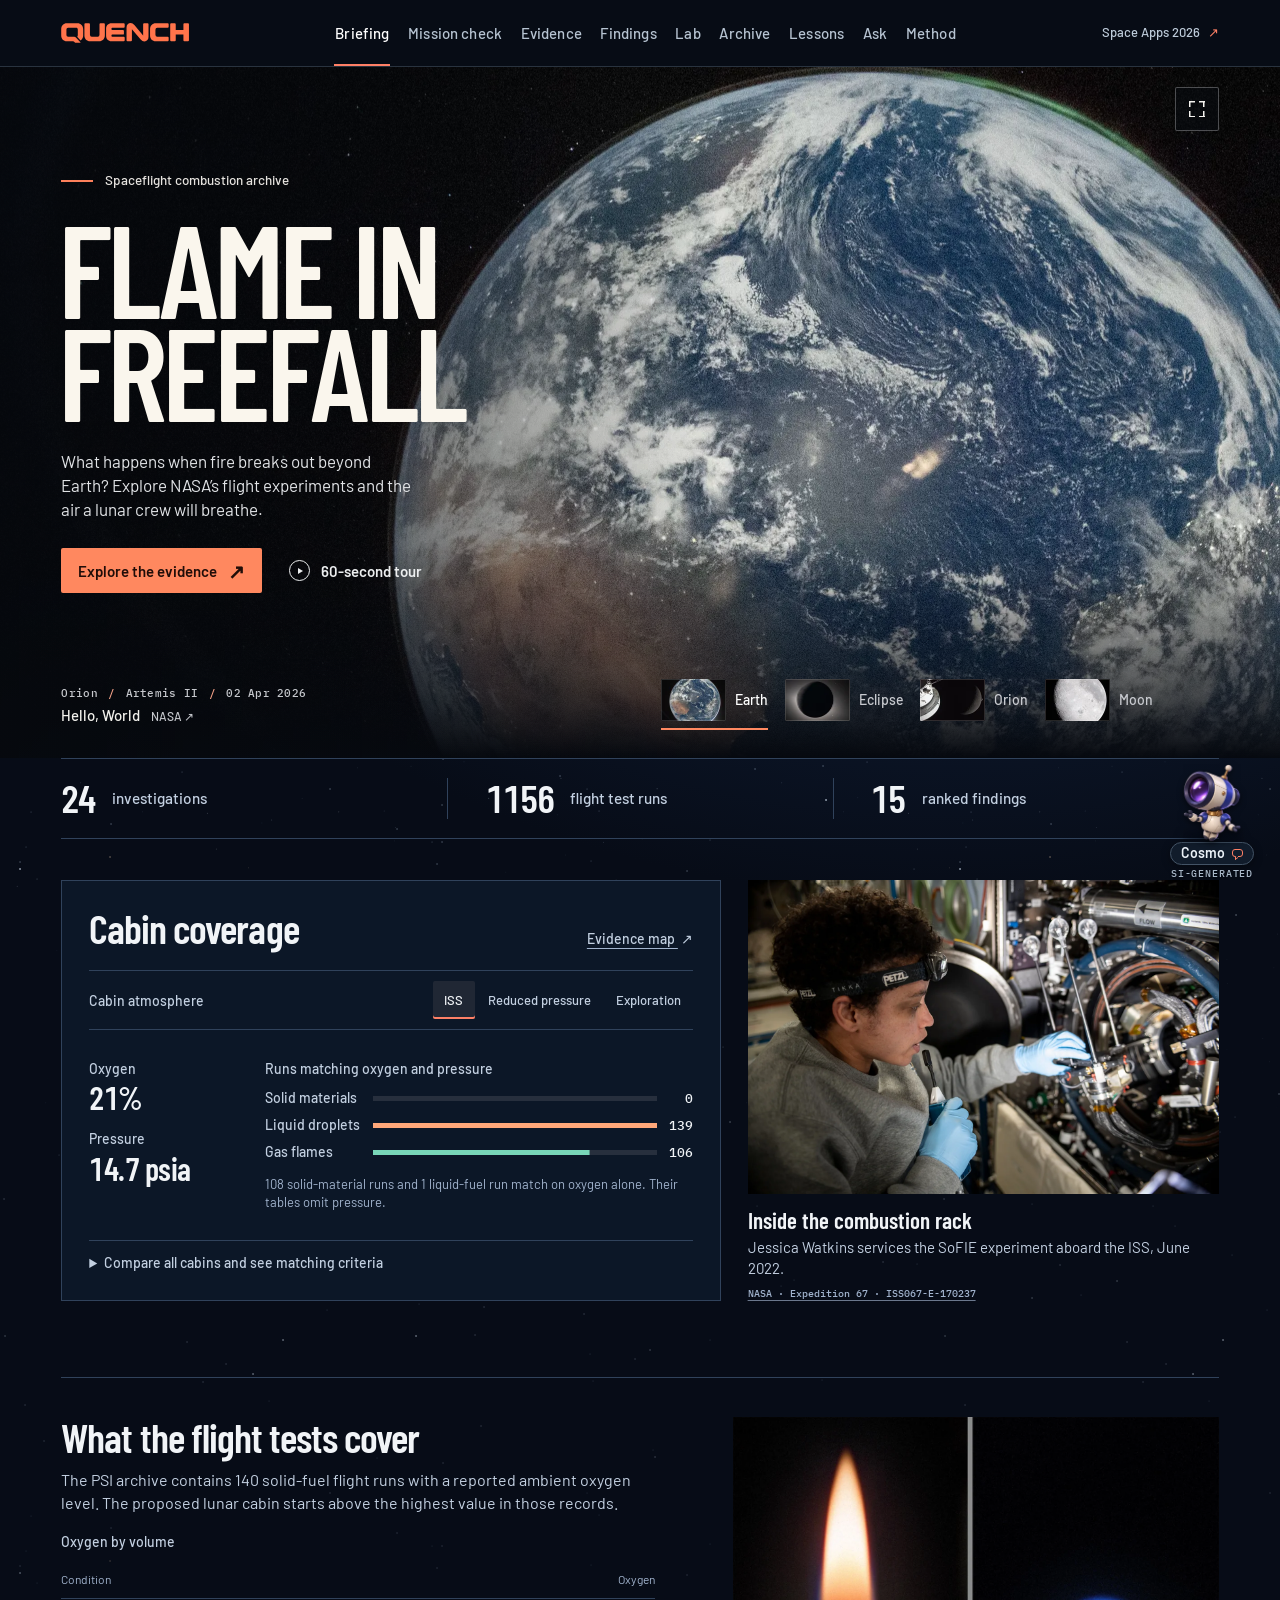
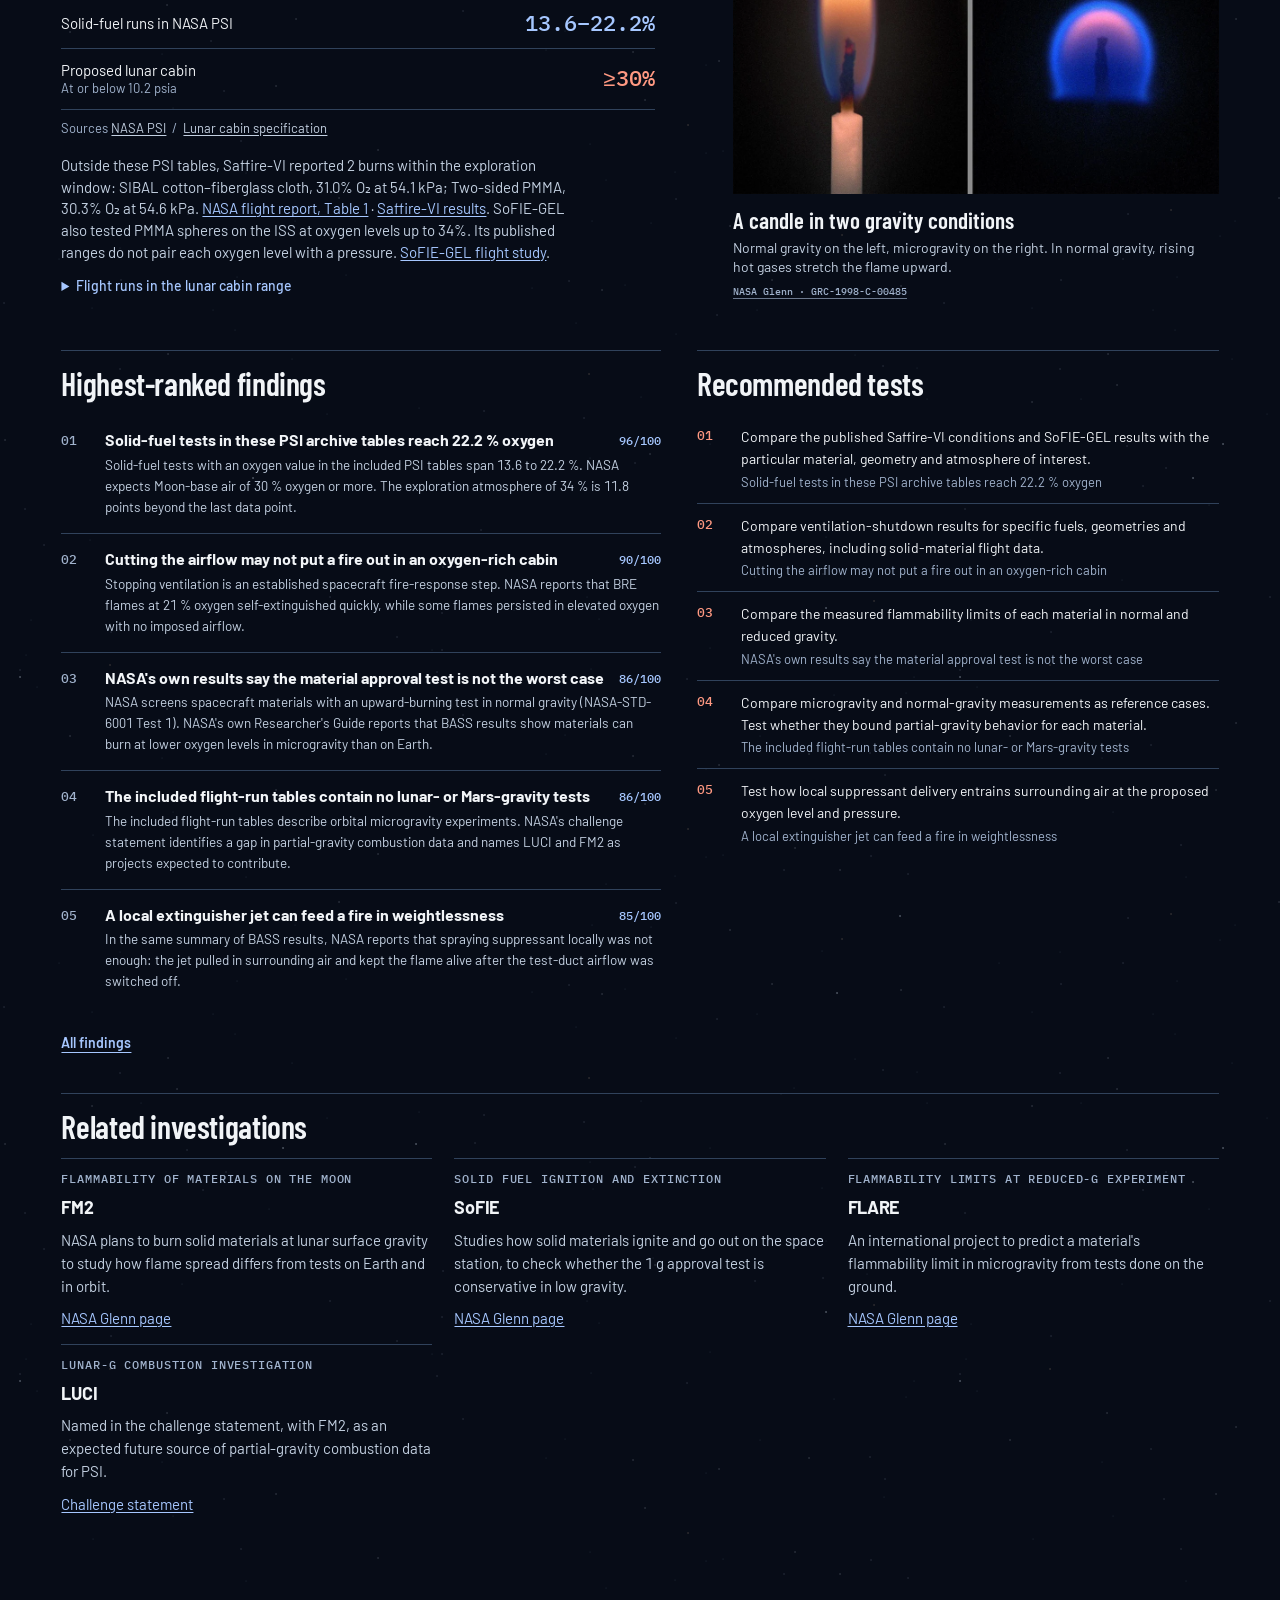
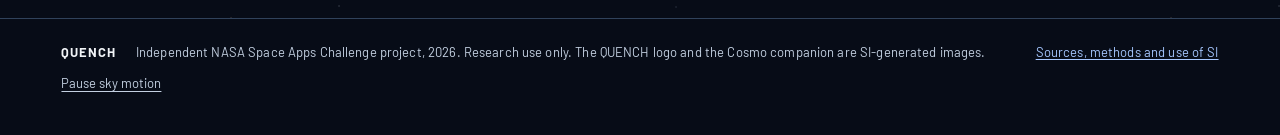
==== commit 83093828: "Build a photographic Artemis II cover and an animated Earthset horizon" ====
--- a/flame-in-freefall/web/index.html
+++ b/flame-in-freefall/web/index.html
@@ -285,9 +285,10 @@
 .todo li b { font-weight: 600; } .todo li .rel { font-size: 10.5px; }
 @media (max-width: 860px) { .o2ctx { grid-template-columns: 1fr; } .o2ctx blockquote { grid-column: 1; grid-row: auto; } }
 </style>
-<link rel="stylesheet" href="console.css?v=42615fd4cc">
+<link rel="stylesheet" href="console.css?v=5b1240f8df">
 <link rel="stylesheet" href="cosmo.css?v=8df6d73ce7">
-<link rel="stylesheet" href="flight.css?v=270c0e1022">
+<link rel="stylesheet" href="flight.css?v=3d474238d9">
+<link rel="stylesheet" href="flight-gallery.css?v=bbb13f238b">
 <link rel="stylesheet" href="briefing.css?v=82ea3259dd">
 <link rel="stylesheet" href="evidence-inspector.css?v=f99b492421">
 </head>
@@ -305,27 +306,69 @@
 <div class="star-field" aria-hidden="true"></div>
 <div class="page" id="v-brief">
   <section class="report-cover" aria-labelledby="hero-title">
-    <div class="wrap lunar-stage">
-      <div class="cover-copy">
-        <p class="collection-name">Spaceflight combustion archive</p>
-        <h1 id="hero-title">Flame in <span>freefall</span></h1>
-        <p class="cover-deck">Explore NASA’s fire experiments in orbit. Compare the flight data with conditions inside a future lunar cabin.</p>
-        <div class="cover-tour">
-          <a class="explore-map" href="#evidence" data-go="evidence">Explore the evidence <span aria-hidden="true">↗</span></a>
-          <button type="button" class="tour-link" data-tour-start><span class="play-tour" aria-hidden="true"></span>60-second tour</button>
-        </div>
-      </div>
-      <figure class="lunar-plate">
-        <div class="lunar-sight">
-          <span class="lunar-ring" aria-hidden="true"></span>
+    <div class="lunar-stage">
+      <div class="lunar-sight" aria-label="Artemis II flight photographs" role="group">
+        <figure data-frame="earthlight" data-title="Hello, World" data-date="2026-04-02" data-record="https://www.nasa.gov/image-article/hello-world/" aria-hidden="false">
+          <picture>
+            <source media="(max-width: 680px)" srcset="img/artemis-earthlight-mobile.webp">
+            <img src="img/artemis-earthlight.webp" width="1920" height="1144" fetchpriority="high" alt="The blue Earth seen from Orion, with spiralling white clouds, the African continent and a thin green aurora at the edge.">
+          </picture>
+        </figure>
+        <figure data-frame="eclipse" data-title="Artemis II in eclipse" data-date="2026-04-06" data-record="https://www.nasa.gov/image-detail/amf-art002e009301/" aria-hidden="true">
+          <picture>
+            <source media="(max-width: 680px)" srcset="img/artemis-eclipse-mobile.webp">
+            <img src="img/artemis-eclipse.webp" width="1920" height="1144" loading="lazy" alt="A halo of sunlight surrounds the dark lunar disk. Stars and faint details on the Moon are visible from Orion.">
+          </picture>
+        </figure>
+        <figure data-frame="orion" data-title="Orion, the Moon and Earth" data-date="2026-04-06" data-record="https://www.nasa.gov/image-detail/amf-art002e009567/" aria-hidden="true">
+          <picture>
+            <source media="(max-width: 680px)" srcset="img/artemis-orion-mobile.webp">
+            <img src="img/artemis-orion.webp" width="1920" height="1144" loading="lazy" alt="Orion’s sunlit hull faces the crescent Moon. A small blue crescent of Earth appears just past the lunar horizon.">
+          </picture>
+        </figure>
+        <figure data-frame="flyby" data-title="The Moon during the Artemis II flyby" data-date="2026-04-06" data-record="https://www.nasa.gov/image-detail/amf-art002e009582/" aria-hidden="true">
           <picture>
             <source media="(max-width: 680px)" srcset="img/lunar-cover-mobile.webp">
-            <img src="img/lunar-cover.webp" width="1440" height="1440" fetchpriority="high" alt="The Moon seen by the Artemis II crew, with craters along the left edge of the sunlit surface.">
+            <img src="img/lunar-cover.webp" width="1440" height="1440" loading="lazy" alt="Craters pick up sunlight along the shadowed edge of the Moon as the Artemis II crew flies past.">
           </picture>
+        </figure>
+      </div>
+      <div class="wrap cover-content">
+        <div class="cover-copy">
+          <p class="collection-name">Spaceflight combustion archive</p>
+          <h1 id="hero-title">Flame in <span>freefall</span></h1>
+          <p class="cover-deck">What happens when fire breaks out beyond Earth? Explore NASA’s flight experiments and the air a lunar crew will breathe.</p>
+          <div class="cover-tour">
+            <a class="explore-map" href="#evidence" data-go="evidence">Explore the evidence <span aria-hidden="true">↗</span></a>
+            <button type="button" class="tour-link" data-tour-start><span class="play-tour" aria-hidden="true"></span>60-second tour</button>
+          </div>
         </div>
-        <figcaption><a href="https://www.nasa.gov/image-detail/amf-art002e009582/" target="_blank" rel="noopener">Artemis II lunar flyby <span>NASA ↗</span></a></figcaption>
-      </figure>
-    </div>
+      </div>
+      <div class="wrap cover-rail">
+        <div class="photo-credit">
+          <p>Orion <span>/</span> Artemis II <span>/</span> <time datetime="2026-04-02">02 Apr 2026</time></p>
+          <a id="photo-source" href="https://www.nasa.gov/image-article/hello-world/" target="_blank" rel="noopener">Hello, World <span>NASA ↗</span></a>
+        </div>
+        <div class="photo-controls" role="group" aria-label="Choose a flight photograph">
+          <button type="button" data-photo="earthlight" aria-pressed="true"><span class="photo-thumb" aria-hidden="true"></span>Earth</button>
+          <button type="button" data-photo="eclipse" aria-pressed="false"><span class="photo-thumb" aria-hidden="true"></span>Eclipse</button>
+          <button type="button" data-photo="orion" aria-pressed="false"><span class="photo-thumb" aria-hidden="true"></span>Orion</button>
+          <button type="button" data-photo="flyby" aria-pressed="false"><span class="photo-thumb" aria-hidden="true"></span>Moon</button>
+        </div>
+        <button type="button" id="photo-open" aria-label="Enlarge selected photograph" title="Enlarge photograph" aria-haspopup="dialog" aria-controls="photo-viewer"><span class="zoom-glyph" aria-hidden="true"></span></button>
+      </div>
+    </div>
+    <dialog id="photo-viewer" aria-labelledby="viewer-title">
+      <div class="photo-viewer-bar">
+        <span>Artemis II <time class="viewer-date" datetime="2026-04-02">02 Apr 2026</time></span>
+        <button type="button" id="photo-close" autofocus>Close <span aria-hidden="true">×</span></button>
+      </div>
+      <div class="photo-viewer-image"></div>
+      <div class="photo-viewer-foot">
+        <div aria-live="polite"><h2 id="viewer-title">Hello, World</h2><a id="viewer-source" href="https://www.nasa.gov/image-article/hello-world/" target="_blank" rel="noopener">View original at NASA ↗</a></div>
+        <div class="viewer-arrows"><button type="button" data-step="-1" aria-label="Previous photograph">←</button><button type="button" data-step="1" aria-label="Next photograph">→</button></div>
+      </div>
+    </dialog>
     <div class="wrap"><nav class="collection-index" id="overview-metrics" aria-label="Explore the archive"></nav></div>
   </section>
   <div class="wrap cabin-workspace">
@@ -635,7 +678,8 @@
 <script src="evidence-chat.js?v=9ec8cf6e84"></script>
 <script src="evidence-inspector.js?v=3ac71db7c2"></script>
 <script src="archive.js?v=5e28c151e7"></script>
-<script src="tools.js?v=3919b52581"></script>
+<script src="tools.js?v=56cafcf6e3"></script>
+<script src="flight-gallery.js?v=591ee6f395"></script>
 <script src="tour.js?v=e2d58c53a7"></script>
 <script src="cosmo-reactions.js?v=21b0f28681"></script>
 <script src="ask.js?v=ba9b06d895"></script>
--- a/flame-in-freefall/web/console.css
+++ b/flame-in-freefall/web/console.css
@@ -26,53 +26,77 @@
 }
 .page.view .sec {
   --header-edge: max(var(--gutter), env(safe-area-inset-right, 0px));
+  --earth-photo: url("img/artemis-earth.webp");
+  --lunar-horizon: url("img/earthset-horizon.webp");
+  --earth-position: 50% 49%;
+  --earth-mask: linear-gradient(90deg, transparent, #000 30%);
+  --earth-settle: clamp(15px, 1.7vw, 25px);
   position: relative;
   isolation: isolate;
-  display: flex; flex-direction: column; justify-content: center;
+  overflow: clip;
+  display: flex; flex-direction: column; justify-content: flex-end;
   gap: 0;
-  min-height: clamp(185px, 16.5vw, 244px);
+  min-height: clamp(244px, 22.5vw, 348px);
   margin-inline: calc(-1 * max(var(--gutter), env(safe-area-inset-left, 0px))) calc(-1 * var(--header-edge));
-  padding: clamp(24px, 3vw, 45px) var(--header-edge) clamp(24px, 3vw, 45px) max(var(--gutter), env(safe-area-inset-left, 0px));
+  padding: clamp(32px, 3.6vw, 57px) var(--header-edge) clamp(28px, 3.25vw, 50px) max(var(--gutter), env(safe-area-inset-left, 0px));
   border: none; border-bottom: 1px solid #364560;
-  background: url("img/star-field.svg") repeat 25px -60px / 910px 681px,
-              linear-gradient(100deg, #060e20, #0d1b35 70%, #071327);
-}
-.page.view .sec::before {
+  background: linear-gradient(90deg, #05081077, #010205 78%),
+              url("img/star-field.svg") repeat 25px -60px / 910px 681px, #020408;
+}
+/* Both planes use the same NASA frame, with a transparent cutout of its terrain
+   in front. Their different displacements let Earth sink behind the actual rim. */
+.page.view .sec::before, .page.view .sec::after {
   content: "";
   position: absolute;
-  bottom: -1px; left: max(var(--gutter), env(safe-area-inset-left, 0px));
-  width: clamp(36px, 4vw, 63px); height: 2px;
-  background: #ff7858;
+  inset: -18px -8% -18px 17%;
+  pointer-events: none;
+  background-position: var(--earth-position);
+  background-size: cover;
+  background-repeat: no-repeat;
+  mask-image: var(--earth-mask);
+}
+.page.view .sec::before {
+  z-index: -2;
+  background-image: var(--earth-photo);
 }
 .page.view .sec::after {
-  content: "";
-  position: absolute; inset: 0 0 0 40%;
   z-index: -1;
-  pointer-events: none;
-  background: linear-gradient(to top, #050b19 0%, transparent 22%),
-              url("img/artemis-earth.webp") 50% 58% / cover no-repeat;
-  mask-image: linear-gradient(to right, transparent, #000 37%);
+  background-image: var(--lunar-horizon);
+}
+@media (prefers-reduced-motion: no-preference) {
+  :root:not([data-sky-paused]) .page.view .sec::before {
+    animation: earth-descends 2400ms cubic-bezier(.18,.66,.24,1) both;
+    animation-play-state: var(--sky-play, running);
+    transform: translateY(calc(3 * var(--earthset-depth, 0px)));
+  }
+  :root:not([data-sky-paused]) .page.view .sec::after {
+    transform: translateY(var(--earthset-depth, 0px));
+  }
+  @keyframes earth-descends {
+    from { translate: 0 0; }
+    to { translate: 0 var(--earth-settle); }
+  }
 }
 .view .sec h2 {
-  max-width: 54%;
-  color: #f1f3fa;
-  font: 600 clamp(44px, 4.55vw, 73px)/.98 var(--display);
-  letter-spacing: -.025em;
+  max-width: 52%;
+  color: #f4f6fa;
+  font: 600 clamp(51px, 6.3vw, 98px)/.91 var(--display);
+  letter-spacing: -.035em;
   text-wrap: balance;
 }
 .page.view .sec .sub {
-  max-width: min(62ch, 51%);
-  margin: 14px 0 0;
-  color: #c7d3e4;
+  max-width: min(59ch, 45%);
+  margin: clamp(13px, 1.25vw, 21px) 0 0;
+  color: #cbd5e2;
   font-size: clamp(15px, 1.1vw, 17px);
   line-height: 1.47;
 }
 .page.view .sec .sub a { color: #b9d6ff; }
 .artemis-credit {
-  position: absolute; right: var(--header-edge); bottom: 7px;
+  position: absolute; right: var(--header-edge); bottom: 13px;
   display: inline-flex; align-items: center;
   min-height: 28px;
-  color: #f0f4fc; text-shadow: 0 1px 3px #050a14;
+  color: #f0f4fc; text-shadow: 0 1px 4px #020409, 0 0 12px #020409;
   font: 500 12px/1.2 var(--sans);
   text-decoration: none; white-space: nowrap;
 }
@@ -497,25 +521,29 @@
 @media (max-width: 620px) {
   .view { --panel-pad: 15px; gap: 22px; }
   .page.view .sec {
+    --earth-photo: url("img/artemis-earth-mobile.webp");
+    --lunar-horizon: url("img/earthset-horizon-mobile.webp");
+    --earth-position: 50% 65%;
+    --earth-mask: linear-gradient(90deg, transparent 0%, #000 57%), linear-gradient(to bottom, #000 72%, transparent);
+    --earth-settle: 13px;
     display: grid;
-    grid-template-columns: minmax(0, 1.25fr) minmax(0, .95fr);
-    grid-template-rows: minmax(109px, auto) auto;
-    min-height: 0; gap: 0 8px; align-items: end;
-    padding-block: 12px 19px;
-  }
-  .page.view .sec::after {
-    inset: 0 0 auto 22%; height: 115px;
-    background: url("img/artemis-earth-mobile.webp") 56% 61% / cover no-repeat;
-    mask-image: linear-gradient(to right, transparent, #000 62%), linear-gradient(to bottom, #000 69%, transparent);
+    grid-template-columns: minmax(0, 1fr);
+    grid-template-rows: minmax(125px, auto) auto;
+    min-height: 0; gap: 0; align-items: end;
+    padding-block: 20px 23px;
+  }
+  .page.view .sec::before, .page.view .sec::after {
+    inset: -24px -14% auto 5%;
+    height: 207px;
     mask-composite: intersect;
   }
   .page.view .sec h2 {
-    grid-area: 1 / 1; align-self: center; max-width: none;
-    font-size: clamp(34px, 8.7vw, 49px);
-  }
-  .page.view .sec .sub { grid-area: 2 / 1 / 3 / -1; max-width: 65ch; margin-top: 8px; }
+    grid-area: 1 / 1; max-width: min(70%, 13ch);
+    font-size: clamp(44px, 11.5vw, 60px);
+  }
+  .page.view .sec .sub { grid-area: 2 / 1; max-width: 65ch; margin-top: 18px; }
   .artemis-credit {
-    grid-area: 1 / 2; position: relative; inset: auto; justify-self: end;
+    inset: 6px var(--header-edge) auto auto;
     font-size: 11.5px; min-height: 25px;
   }
   .view .controls { gap:12px; }
--- a/flame-in-freefall/web/flight.css
+++ b/flame-in-freefall/web/flight.css
@@ -62,43 +62,6 @@
 body:has(main :is(.frame, #cabin-chart):is(:hover, :focus-within)),
 body:has(#cosmo-panel:not([hidden])) { --sky-play: paused; }
 .report-cover { overflow:clip; margin-bottom:clamp(24px,2.7vw,48px); }
-.lunar-stage {
-  position:relative; display:grid; grid-template-columns:minmax(0,1fr) minmax(0,1.06fr);
-  align-items:center; min-height:clamp(490px,39vw,630px); padding-block:clamp(42px,4.3vw,74px);
-}
-.cover-copy { min-width:0; position:relative; z-index:1; }
-.collection-name { display:flex; align-items:center; gap:12px; color:var(--ink2); font:500 11px/1.5 var(--mono); letter-spacing:.115em; text-transform:uppercase; }
-.collection-name::before { content:""; width:29px; height:3px; background:linear-gradient(112deg,var(--accent) 0 57%,transparent 59% 68%,var(--orbit-blue) 70%); }
-.report-cover h1 { font:600 clamp(76px,7.6vw,124px)/.88 var(--sans); letter-spacing:-.065em; margin:18px 0 20px -.05em; color:var(--ink); }
-.report-cover h1 span { display:block; }
-.cover-deck { font:400 clamp(17px,1.3vw,21px)/1.48 var(--sans); color:var(--ink2); max-width:39ch; text-wrap:pretty; }
-.cover-tour { display:flex; align-items:center; flex-wrap:wrap; gap:12px clamp(18px,2vw,32px); margin:25px 0 0; }
-.explore-map, .cover-tour .tour-link { display:inline-flex; gap:11px; align-items:center; min-height:44px; font:600 15px/1.2 var(--sans); text-decoration:none; }
-.explore-map { color:#19120f; background:var(--accent); padding:12px 18px; border-radius:3px; }
-.explore-map span { font:500 20px/.8 var(--sans); }
-.explore-map:hover { background:#ff9e83; }
-.cover-tour .tour-link { background:transparent; color:var(--ink); border:0; padding:3px 0; }
-.cover-tour .tour-link:hover { color:var(--blue); }
-.play-tour { display:grid; place-content:center; width:21px; height:21px; border:1px solid currentColor; border-radius:50%; }
-.play-tour::after { content:""; margin-left:2px; border-block:3px solid transparent; border-left:5px solid currentColor; }
-.lunar-plate { position:absolute; z-index:0; inset:0 calc(var(--gutter) * .65) 0 44%; margin:0; display:grid; align-items:center; justify-items:center; pointer-events:none; }
-:root:not([data-theme="light"]) .lunar-plate { mix-blend-mode:screen; }
-.lunar-sight { position:relative; width:min(100%,clamp(450px,39vw,635px)); aspect-ratio:1; display:grid; place-items:center; }
-.lunar-ring { position:absolute; inset:12% -5%; pointer-events:none; border:1px solid rgb(137 177 245 / .49); border-radius:50%; transform:rotate(-28deg); }
-.lunar-ring::before { content:""; position:absolute; inset:-6% -3.5%; border:1px solid rgb(151 186 241 / .22); border-radius:inherit; }
-.lunar-ring::after { content:""; position:absolute; width:5px; height:5px; left:14.1%; top:14.1%; background:#ffad91; border-radius:50%; box-shadow:0 0 0 3px #1b2531; }
-.lunar-sight::after {
-  content:""; position:absolute; left:-17%; bottom:23%; width:128%; height:21%;
-  border-bottom:2px solid #f16c55; border-radius:0 0 54% 46%; transform:rotate(-24deg);
-  mask-image:linear-gradient(90deg, transparent 1%, black 15% 79%, transparent 98%); pointer-events:none;
-}
-.lunar-sight picture { display:block; position:relative; width:89%; aspect-ratio:1; border-radius:50%; overflow:hidden; }
-:root[data-theme="light"] .lunar-sight picture { clip-path:circle(45.5% at 49.5% 50%); }
-.lunar-sight img { width:100%; height:100%; display:block; object-fit:contain; }
-.lunar-plate figcaption { position:absolute; right:2.5%; bottom:18px; text-align:right; }
-.lunar-plate figcaption a { pointer-events:auto; display:inline-flex; align-items:center; gap:8px; min-height:32px; color:var(--ink2); font:500 12px/1.3 var(--sans); text-decoration:none; }
-.lunar-plate figcaption a span { color:var(--ink3); }
-.lunar-plate figcaption a:hover { text-decoration:underline; text-underline-offset:3px; }
 .collection-index { display:grid; grid-template-columns:repeat(3,minmax(0,1fr)); border-block:1px solid var(--rule); }
 .collection-index a { display:flex; align-items:center; gap:clamp(12px,1.3vw,24px); min-width:0; position:relative; padding:clamp(16px,1.65vw,24px) 12px; color:var(--ink2); font:500 clamp(13px,1.2vw,17px)/1.15 var(--sans); text-decoration:none; }
 .collection-index a:first-child { padding-left:0; }
@@ -182,7 +145,6 @@
   background: none; border: 0; padding: 4px 0; color: var(--ink2); font: inherit;
   cursor: pointer; text-decoration: underline; text-underline-offset: .2em;
 }
-:root[data-theme="light"] .sky-motion { display: none; }
 @media (prefers-reduced-motion: reduce) { .sky-motion { display: none; } }
 @media print { #main-content::before, .star-field, .sky-motion { display: none; } }
 @media (max-width:1130px) {
@@ -198,27 +160,12 @@
   .tabs { grid-column:1/-1; gap:23px; margin-inline:calc(-1 * var(--gutter)); padding-inline:var(--gutter); }
   .tabs a { min-height:40px; }
   html { scroll-padding-top:96px; }
-  .lunar-plate { inset-inline:44% 0; }
-  .lunar-stage { min-height:474px; }
   .cabin-header, .cabin-body { gap:20px; grid-template-columns:minmax(0,1fr) minmax(0,1fr); }
   .oxygen-story { gap:26px; }
 }
 @media (max-width:680px) {
   #main-content::before { height:730px; }
   .oxygen-story, .cabin-body { grid-template-columns:minmax(0,1fr); }
-  .lunar-stage { grid-template-columns:1fr; min-height:0; padding-block:26px 38px; }
-  .collection-name { font-size:9px; gap:8px; letter-spacing:.09em; }
-  .collection-name::before { width:18px; }
-  .report-cover h1 { font-size:clamp(54px,15.2vw,94px); margin:clamp(30px,7vw,48px) 0 clamp(26px,7vw,48px) -.05em; }
-  .cover-deck { font-size:16px; max-width:40ch; }
-  .cover-tour { gap:clamp(9px,3vw,18px); margin-top:19px; }
-  .cover-tour .tour-link, .explore-map { font-size:14px; gap:8px; }
-  .explore-map { padding-inline:13px; }
-  .lunar-plate { inset:0; display:block; }
-  .lunar-sight { position:absolute; right:-2%; top:32px; width:47%; }
-  .lunar-sight::after { left:-7%; bottom:25%; width:118%; border-width:1px; }
-  .lunar-plate figcaption { bottom:2px; right:var(--gutter); }
-  .lunar-plate figcaption a { font-size:11px; min-height:27px; }
   .collection-index a { align-items:flex-start; flex-direction:column; gap:5px; font-size:12px; padding:13px 6px 14px; }
   .collection-index a + a { padding-left:12px; }
   .collection-index b { font-size:32px; }
@@ -232,8 +179,6 @@
 }
 @media (prefers-reduced-motion:no-preference) {
   .star-field::after { animation: star-drift 38s ease-in-out -13s infinite alternate; animation-play-state: var(--sky-play, running); }
-  :root:not([data-theme="light"]) .lunar-ring { animation: lunar-arc 44s ease-in-out infinite alternate; animation-play-state: var(--sky-play, running); }
-  @keyframes lunar-arc { from { transform:rotate(-28deg); } to { transform:rotate(-25deg); } }
   @keyframes star-drift {
     from { transform: translate(-12px, -4px); }
     to { transform: translate(12px, 4px); }
--- a/flame-in-freefall/web/flight-gallery.css
+++ b/flame-in-freefall/web/flight-gallery.css
@@ -0,0 +1,195 @@
+/* The flight photographs fill the opening spread. The instruments use their own surfaces below. */
+.lunar-stage {
+  position: relative;
+  display: grid;
+  grid-template-rows: 1fr auto;
+  isolation: isolate;
+  overflow: clip;
+  background: #05070b;
+  color: #f5f4f0;
+  min-height: clamp(560px, min(54vw, 85svh), 850px);
+  cursor: zoom-in;
+}
+.cover-copy, .cover-rail { cursor: auto; }
+.lunar-sight, .lunar-sight figure, .lunar-sight picture, .lunar-sight img {
+  position: absolute;
+  inset: 0;
+  display: block;
+  width: 100%;
+  height: 100%;
+  margin: 0;
+}
+.lunar-sight { z-index: -2; pointer-events: none; }
+.lunar-sight figure { overflow: hidden; opacity: 0; }
+.lunar-sight figure[aria-hidden="false"] { opacity: 1; z-index: 1; }
+.lunar-sight picture { inset: -18px 0; height: calc(100% + 36px); }
+.lunar-sight img { object-fit: cover; object-position: 50% 48%; }
+.lunar-sight [data-frame="orion"] { background: #050609; }
+.lunar-sight [data-frame="orion"] img {
+  inset-inline: auto 0;
+  width: 74%;
+  object-position: right center;
+  mask-image: linear-gradient(90deg, transparent, #000 28%);
+}
+.lunar-sight [data-frame="flyby"] { background: #020407; }
+.lunar-sight [data-frame="flyby"] img {
+  width: clamp(620px, 79vw, 1540px);
+  height: auto;
+  inset: 45% -6% auto auto;
+  transform: translateY(-50%);
+  mix-blend-mode: screen;
+}
+.lunar-stage::before {
+  content: "";
+  position: absolute;
+  inset: 0;
+  z-index: -1;
+  pointer-events: none;
+  background: linear-gradient(90deg, #06090ed9, #06090e8a 26%, transparent 56%),
+              linear-gradient(0deg, #06090f 0%, #06090fa6 9%, transparent 31%);
+}
+.cover-content, .cover-rail { width: 100%; }
+.cover-content { align-self: center; padding-block: clamp(38px, 4.7vw, 88px) 22px; }
+.cover-copy { width: min(55%, 780px); }
+.collection-name {
+  display: flex;
+  align-items: center;
+  gap: 12px;
+  font: 500 clamp(13px, 1.05vw, 18px)/1.3 var(--sans);
+  color: #e6e3df;
+}
+.collection-name::before { content: ""; width: 32px; height: 2px; background: #fd805b; }
+.report-cover h1 {
+  margin: clamp(19px, 2vw, 37px) 0 clamp(20px, 2.15vw, 36px) -.025em;
+  font: 600 clamp(86px, 10.2vw, 182px)/.79 var(--display);
+  letter-spacing: -.038em;
+  text-transform: uppercase;
+  color: #faf6ed;
+}
+.report-cover h1 span { display: block; }
+.cover-deck { max-width: 36ch; font: 400 clamp(17px, 1.33vw, 22px)/1.42 var(--sans); color: #e1e3e6; text-wrap: pretty; }
+.cover-tour { display: flex; align-items: center; flex-wrap: wrap; gap: 7px clamp(14px, 2.1vw, 34px); margin-top: clamp(18px, 2.1vw, 32px); }
+.explore-map, .cover-tour .tour-link { display: inline-flex; align-items: center; gap: 11px; min-height: 45px; font: 600 15px/1.2 var(--sans); text-decoration: none; }
+.explore-map { padding: 11px 17px; background: #ff885f; color: #200d08; border-radius: 2px; }
+.explore-map:hover { background: #ffa381; }
+.explore-map span { font-size: 20px; line-height: .8; }
+.cover-tour .tour-link { background: none; border: none; padding: 0; color: #eceeef; }
+.cover-tour .tour-link:hover { color: #ffbda5; }
+.play-tour { display: grid; place-content: center; width: 21px; height: 21px; border: 1px solid currentColor; border-radius: 50%; }
+.play-tour::after { content: ""; margin-left: 2px; border-block: 3px solid transparent; border-left: 5px solid currentColor; }
+.cover-rail {
+  display: flex;
+  justify-content: space-between;
+  gap: 12px 25px;
+  align-items: end;
+  padding-block: 14px clamp(18px, 2.2vw, 33px);
+}
+.photo-credit p, .viewer-date { color: #c6c8cd; font: 500 11px/1.4 var(--mono); letter-spacing: .025em; }
+.photo-credit p span { padding-inline: 3px; color: #f9a58b; }
+.photo-credit a, .photo-viewer-foot a { color: #f2f1ec; font: 500 15px/1.4 var(--sans); text-decoration: none; }
+.photo-credit a { display: inline-block; padding-block: 4px; }
+.photo-credit a span { margin-left: 8px; font-size: 12px; color: #c6c8cd; }
+.photo-credit a:hover, .photo-viewer-foot a:hover { text-decoration: underline; text-underline-offset: 4px; }
+.photo-controls { display: flex; align-items: stretch; gap: clamp(7px, 1.3vw, 20px); margin-right: max(0px, calc(127px - var(--gutter))); }
+.photo-controls button { background: transparent; color: #c9cbd0; border: 0; }
+.photo-controls [data-photo] {
+  display: grid;
+  grid-template-columns: auto 1fr;
+  align-items: center;
+  gap: 9px;
+  padding: 5px 0 7px;
+  border-bottom: 2px solid transparent;
+  font: 500 14px/1.15 var(--sans);
+  text-align: left;
+}
+.photo-controls [aria-pressed="true"] { color: #fff; border-bottom-color: #ff8961; }
+.photo-controls [data-photo]:hover { color: white; border-bottom-color: #a89f96; }
+.photo-thumb {
+  width: 65px;
+  height: 42px;
+  border-radius: 1px;
+  background: #18202a url("img/artemis-frames.webp") 0 50% / auto 100% no-repeat;
+  box-shadow: inset 0 0 0 1px #ffffff24;
+}
+[data-photo="flyby"] .photo-thumb { background-position-x: 100%; }
+[data-photo="eclipse"] .photo-thumb { background-position-x: 33.3333%; }
+[data-photo="orion"] .photo-thumb { background-position-x: 66.6667%; }
+#photo-open, .viewer-arrows button, #photo-close {
+  display: inline-grid; place-items: center; min-width: 44px; min-height: 44px;
+  color: #f4f2ee; background: #090d137d; border: 1px solid #ffffff47; border-radius: 2px;
+}
+#photo-open:hover, .viewer-arrows button:hover, #photo-close:hover { background: #2d323b; }
+#photo-open { position: absolute; right: max(var(--gutter), env(safe-area-inset-right)); top: clamp(14px, 1.6vw, 27px); }
+.zoom-glyph {
+  display: block; width: 16px; height: 16px;
+  background: linear-gradient(to right, currentColor 6px, transparent 6px calc(100% - 6px), currentColor 0) top / 100% 1.5px,
+              linear-gradient(to right, currentColor 6px, transparent 6px calc(100% - 6px), currentColor 0) bottom / 100% 1.5px,
+              linear-gradient(to bottom, currentColor 6px, transparent 6px calc(100% - 6px), currentColor 0) left / 1.5px 100%,
+              linear-gradient(to bottom, currentColor 6px, transparent 6px calc(100% - 6px), currentColor 0) right / 1.5px 100%;
+  background-repeat: no-repeat;
+}
+#photo-viewer {
+  position: fixed; inset: 0; width: 100%; max-width: none; height: 100%; height: 100dvh; max-height: none;
+  margin: 0; border: 0; color: #f2f2f0; background: #040609;
+  padding: max(14px, env(safe-area-inset-top)) max(18px, var(--gutter)) max(14px, env(safe-area-inset-bottom));
+}
+#photo-viewer[open] { display: grid; grid-template-rows: auto minmax(0, 1fr) auto; gap: 9px; }
+#photo-viewer::backdrop { background: #040609; }
+html:has(#photo-viewer[open]) { overflow: hidden; }
+.photo-viewer-bar, .photo-viewer-foot { display: flex; justify-content: space-between; align-items: center; gap: 12px; }
+.photo-viewer-bar { font: 600 17px/1 var(--sans); }
+.viewer-date { margin-left: 6px; }
+#photo-close { display: flex; gap: 12px; padding: 0 14px; font: 500 15px/1 var(--sans); }
+#photo-close span { font-size: 24px; font-weight: 400; }
+.photo-viewer-image { display: grid; min-height: 0; }
+.photo-viewer-image img { width: 100%; height: 100%; min-height: 0; object-fit: contain; }
+.photo-viewer-foot h2 { font: 600 clamp(21px, 2.6vw, 42px)/1.1 var(--display); }
+.photo-viewer-foot a { display: inline-block; padding-block: 4px; color: #c1cee0; }
+.viewer-arrows { display: flex; gap: 6px; }
+.viewer-arrows button { font: 500 22px/1 var(--sans); }
+.report-cover :focus-visible { outline: 2px solid #b9d4ff; outline-offset: 3px; }
+@media (min-width: 681px) and (max-width: 975px) {
+  .photo-controls [data-photo] { grid-template-columns: 1fr; gap: 4px; font-size: 12px; }
+  .photo-controls { align-items: center; }
+}
+@media (max-width: 680px) {
+  .lunar-stage { min-height: 0; }
+  .lunar-sight { height: clamp(300px, 80vw, 445px); overflow: clip; }
+  .lunar-sight img { object-position: 50% 45%; }
+  .lunar-sight [data-frame="orion"] img { width: 100%; mask-image: none; }
+  .lunar-sight [data-frame="flyby"] img { width: 99%; inset: 38% -12% auto auto; }
+  .lunar-stage::before {
+    height: clamp(300px, 80vw, 445px);
+    background: linear-gradient(0deg, #05070b, #05070baa 10%, transparent 45%);
+  }
+  .cover-content { padding-top: clamp(195px, 49vw, 291px); padding-bottom: 0; }
+  .cover-copy { width: auto; }
+  .collection-name { gap: 8px; font-size: 13px; text-shadow: 0 1px 4px #05070b; }
+  .collection-name::before { width: 20px; }
+  .report-cover h1 { font-size: clamp(69px, 17vw, 108px); margin: 15px 0 18px -.025em; line-height: .81; }
+  .cover-deck { max-width: 39ch; font-size: 16px; }
+  .cover-tour { margin-top: 14px; gap: 5px 15px; }
+  .cover-tour .tour-link, .explore-map { font-size: 14px; gap: 7px; }
+  .explore-map { padding-inline: 12px; }
+  .cover-rail { display: grid; align-items: center; gap: 6px; padding-block: 19px 13px; }
+  .photo-controls { order: -1; width: min(100%, 350px); max-width: calc(100% - 62px); margin: 0; display: grid; grid-template-columns: repeat(4, minmax(0, 1fr)); gap: 6px; align-items: stretch; }
+  .photo-controls [data-photo] { display: flex; flex-direction: column; align-items: flex-start; gap: 4px; font-size: 12px; }
+  .photo-thumb { width: min(100%, 65px); height: auto; aspect-ratio: 65 / 42; }
+  .photo-credit { display: flex; flex-wrap: wrap; align-items: baseline; column-gap: 9px; }
+  .photo-credit p, .photo-credit a span { font-size: 10px; }
+  .photo-credit a { font-size: 12px; }
+  .photo-credit a span { margin-left: 2px; }
+}
+@media (prefers-reduced-motion: no-preference) {
+  :root:not([data-sky-paused]) .lunar-sight figure { transition: opacity .48s ease-in-out; }
+  :root:not([data-sky-paused]) .lunar-sight figure[aria-hidden="false"] picture {
+    animation: approach-limb 2.3s cubic-bezier(.16,.7,.21,1) both;
+    animation-play-state: var(--sky-play, running);
+    translate: 0 var(--lunar-depth, 0px);
+    transform-origin: 69% 48%;
+  }
+  @keyframes approach-limb { from { transform: scale(1.16); } to { transform: scale(1); } }
+}
+@media (max-width: 350px) {
+  .photo-controls { max-width: calc(100% - 76px); gap: 4px; }
+}
